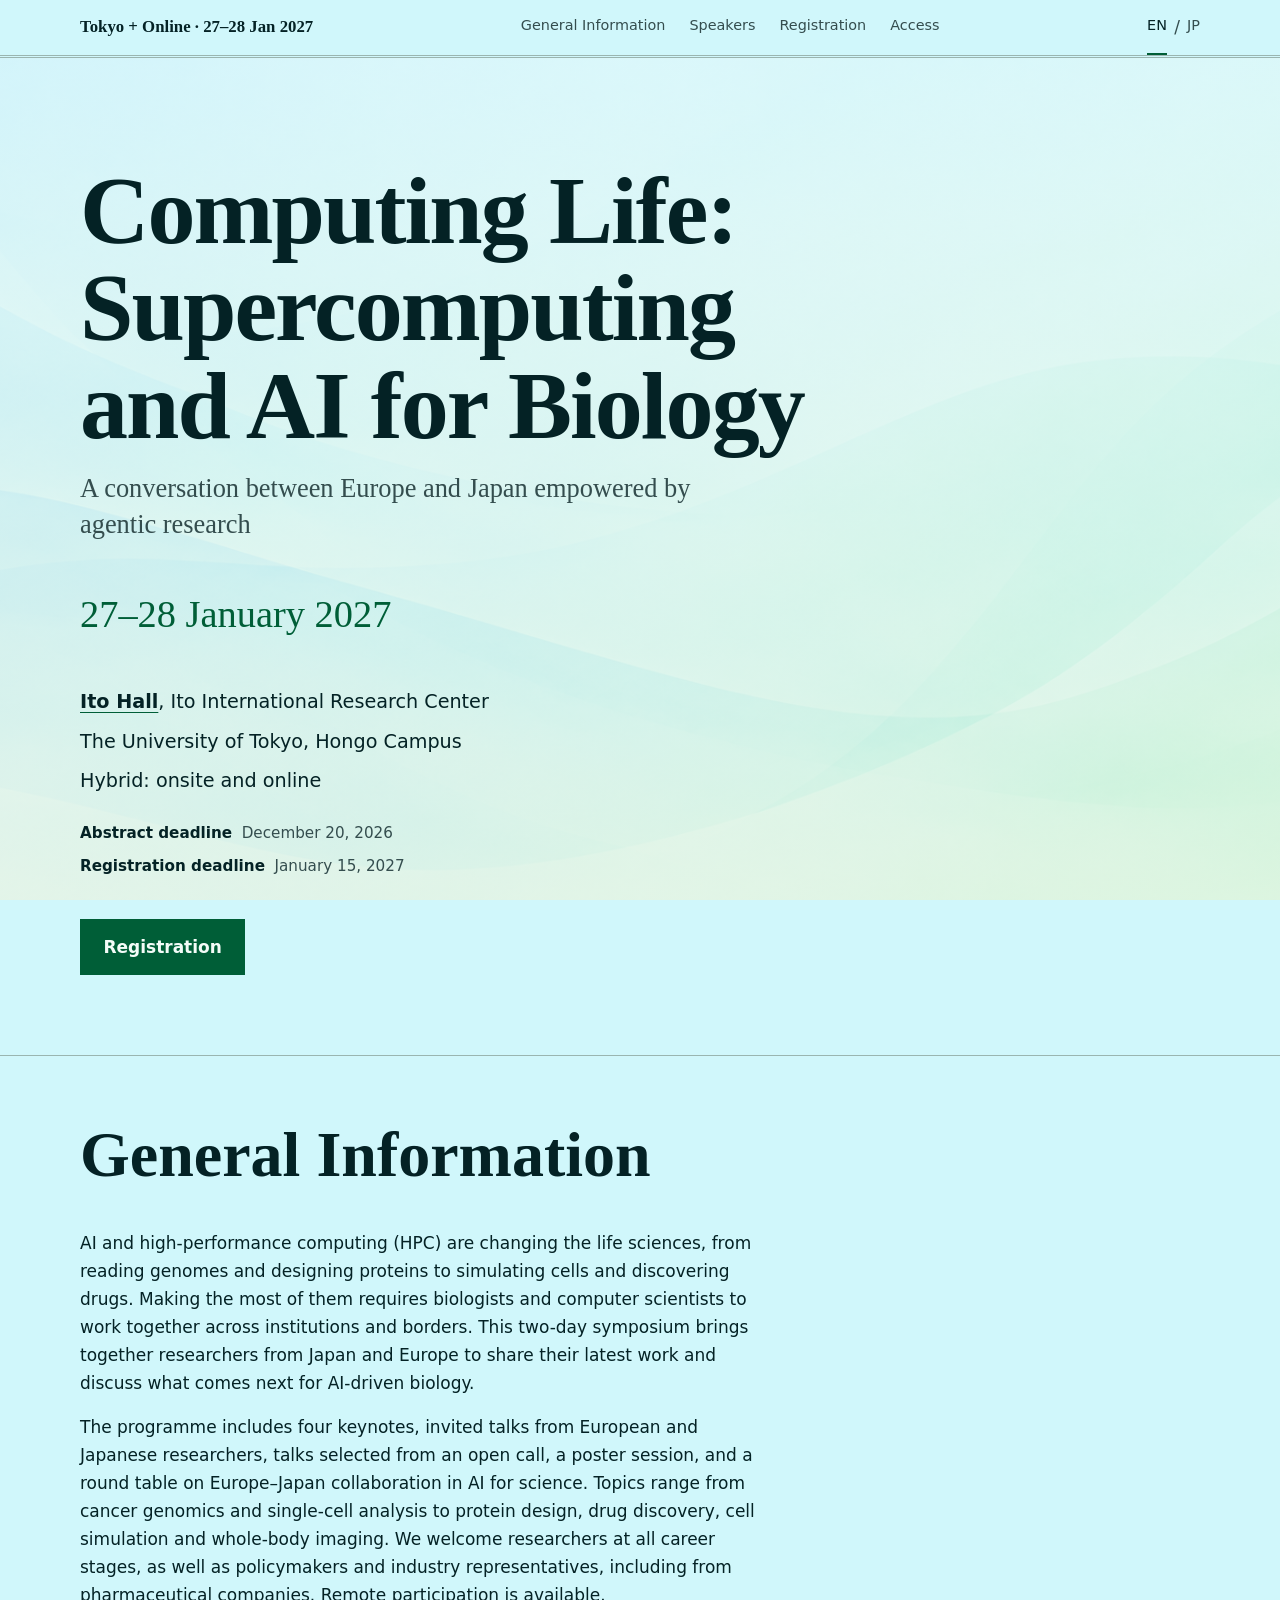
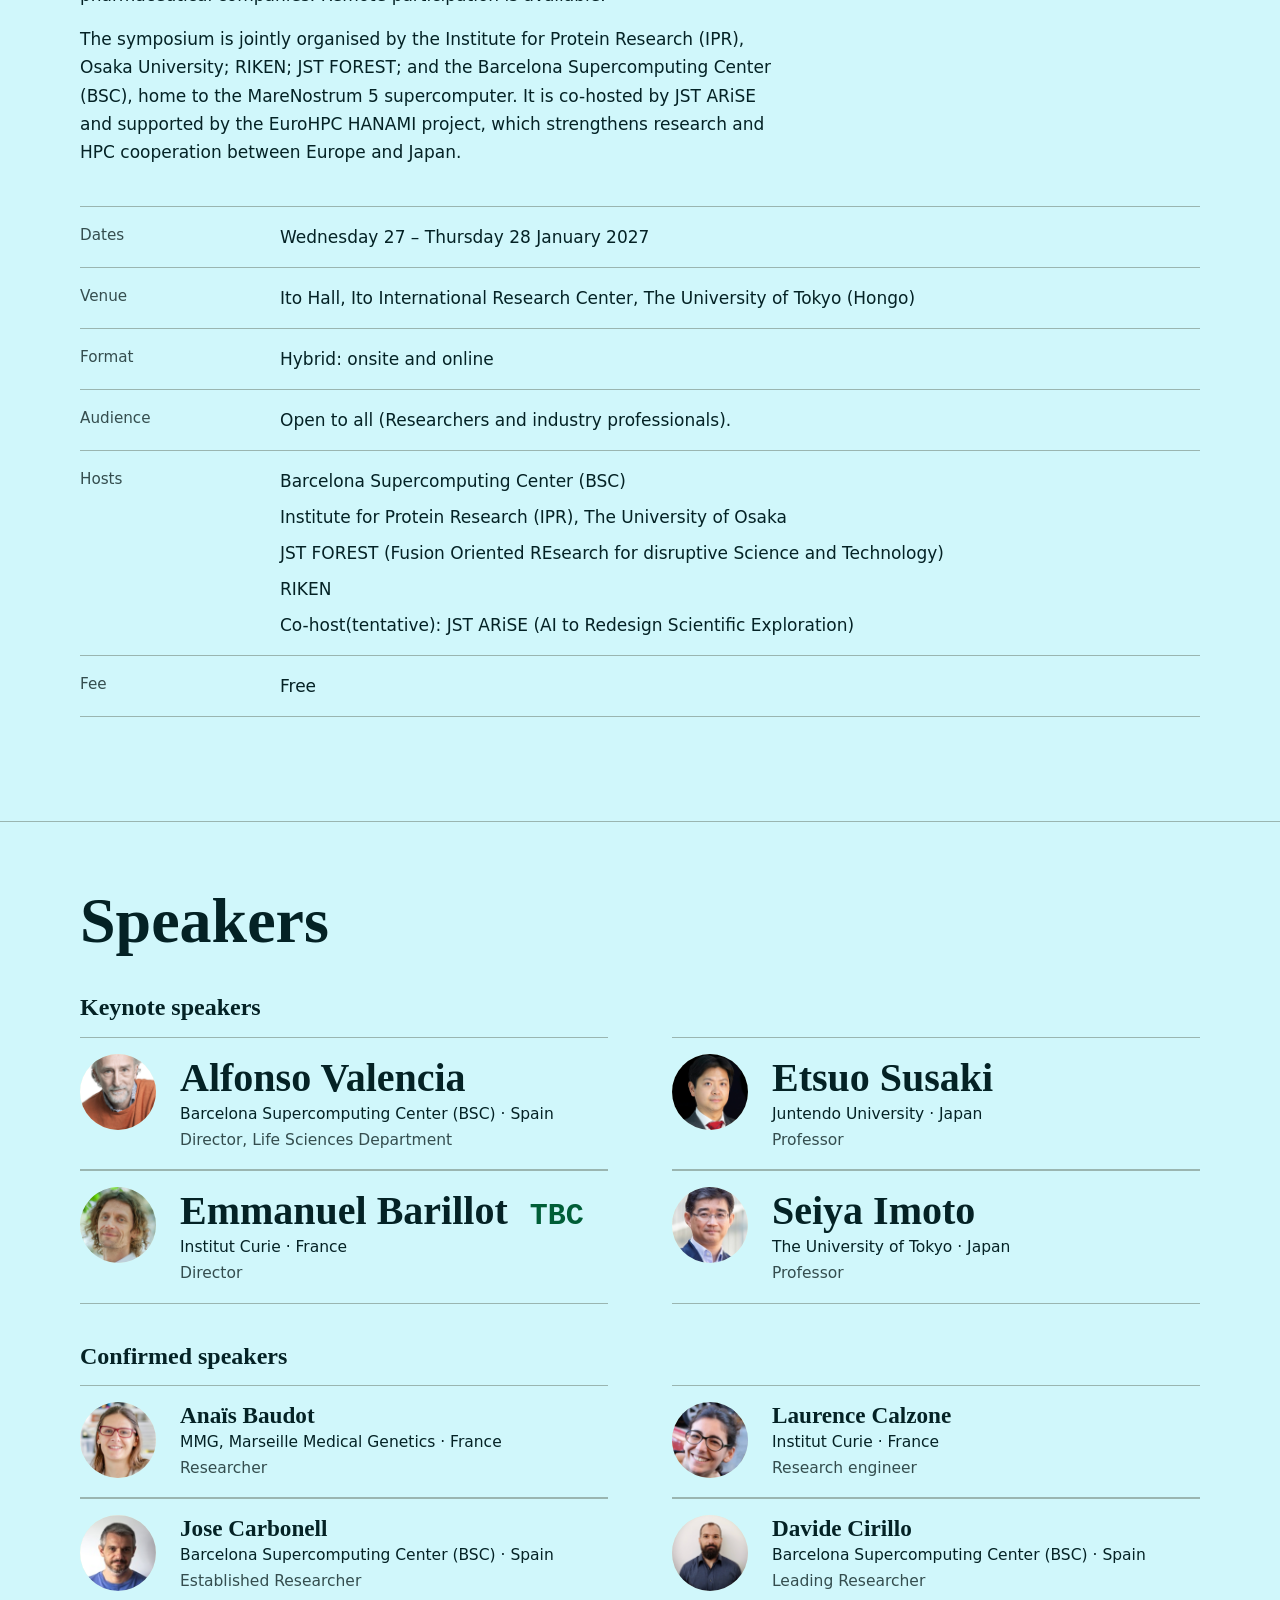
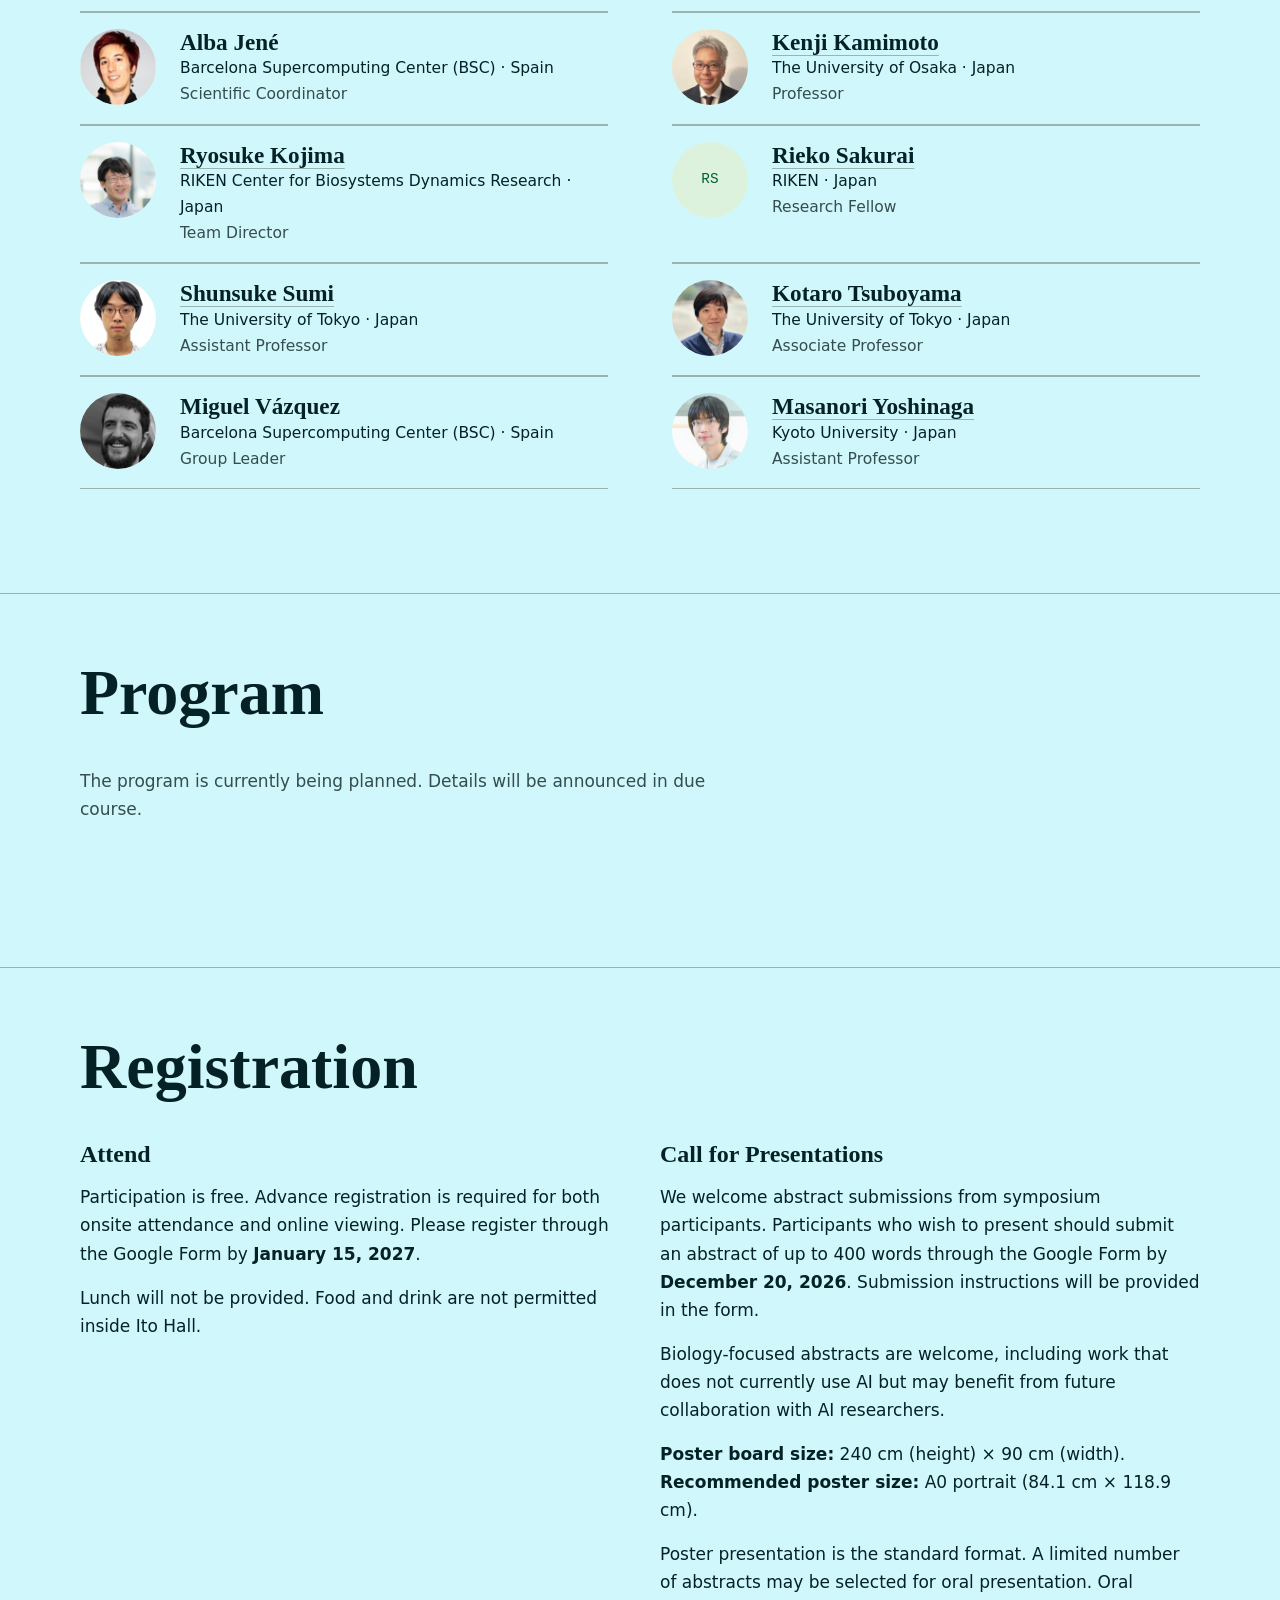
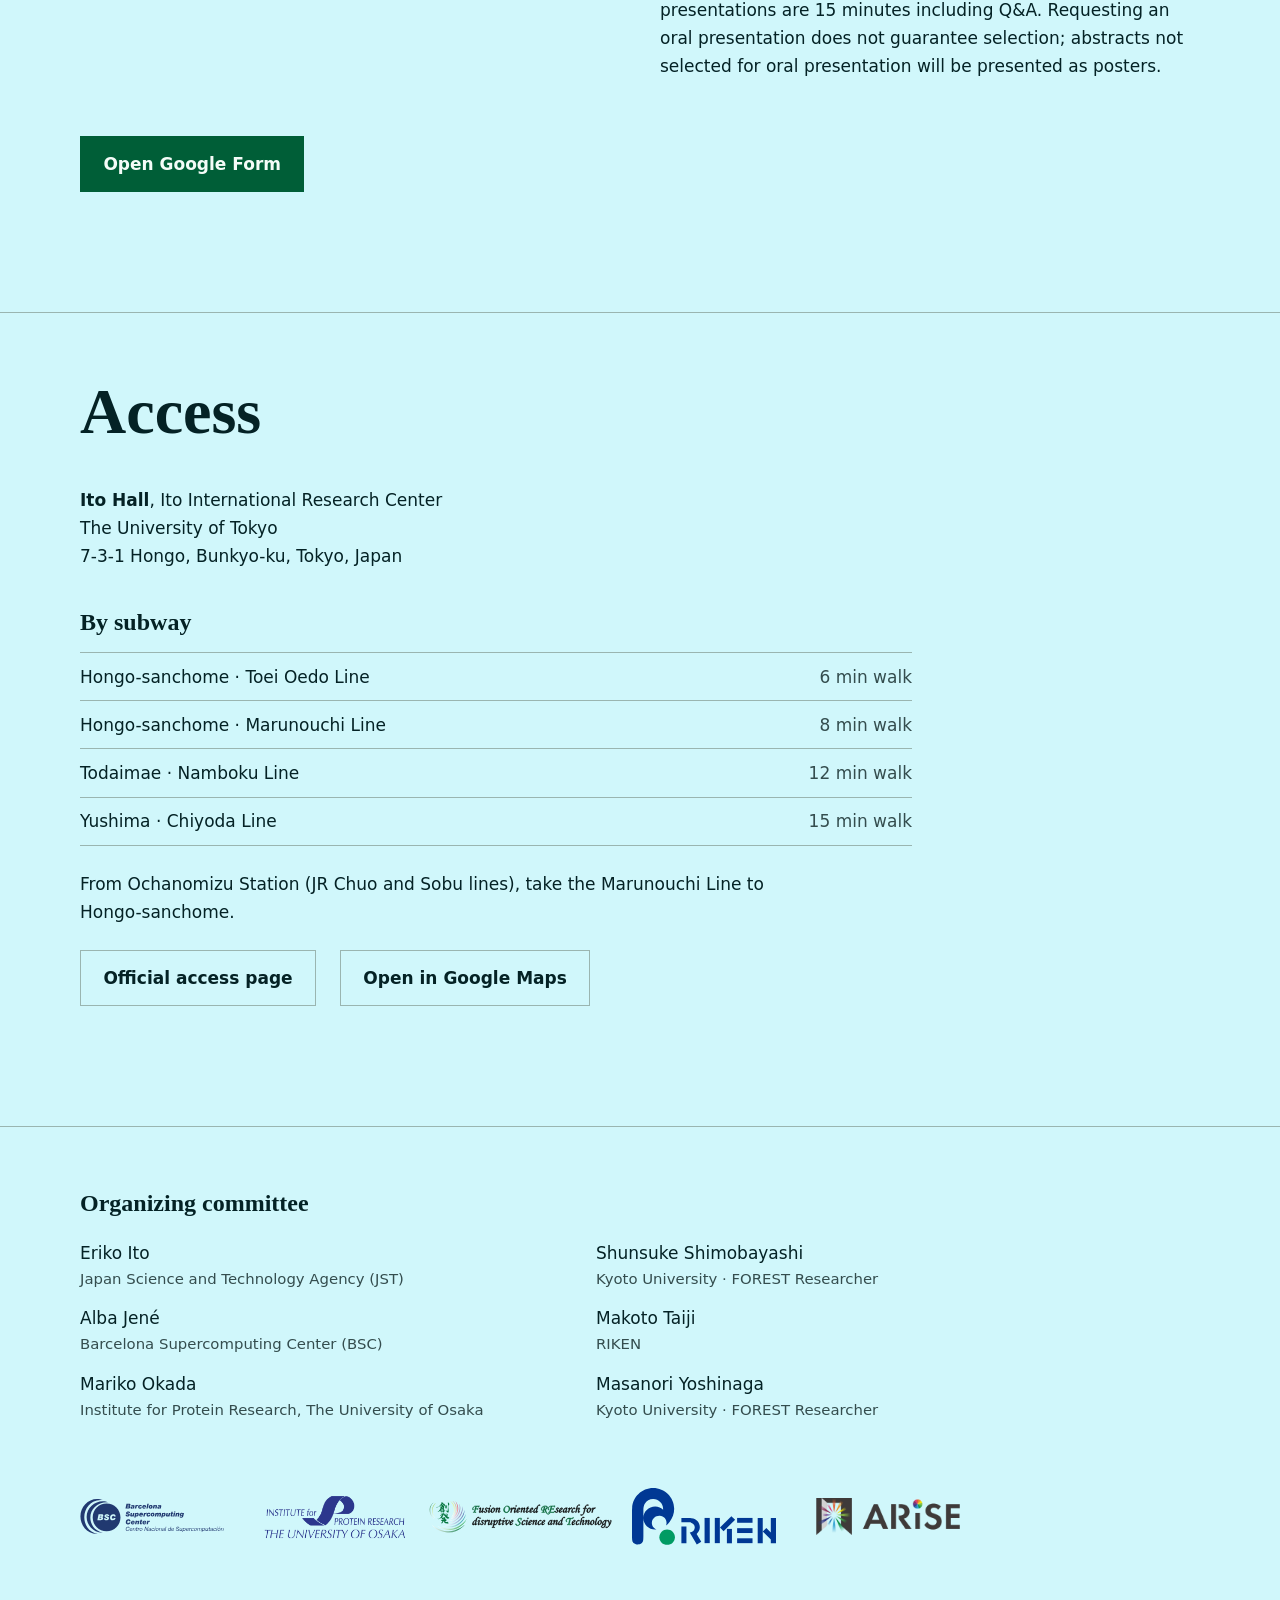
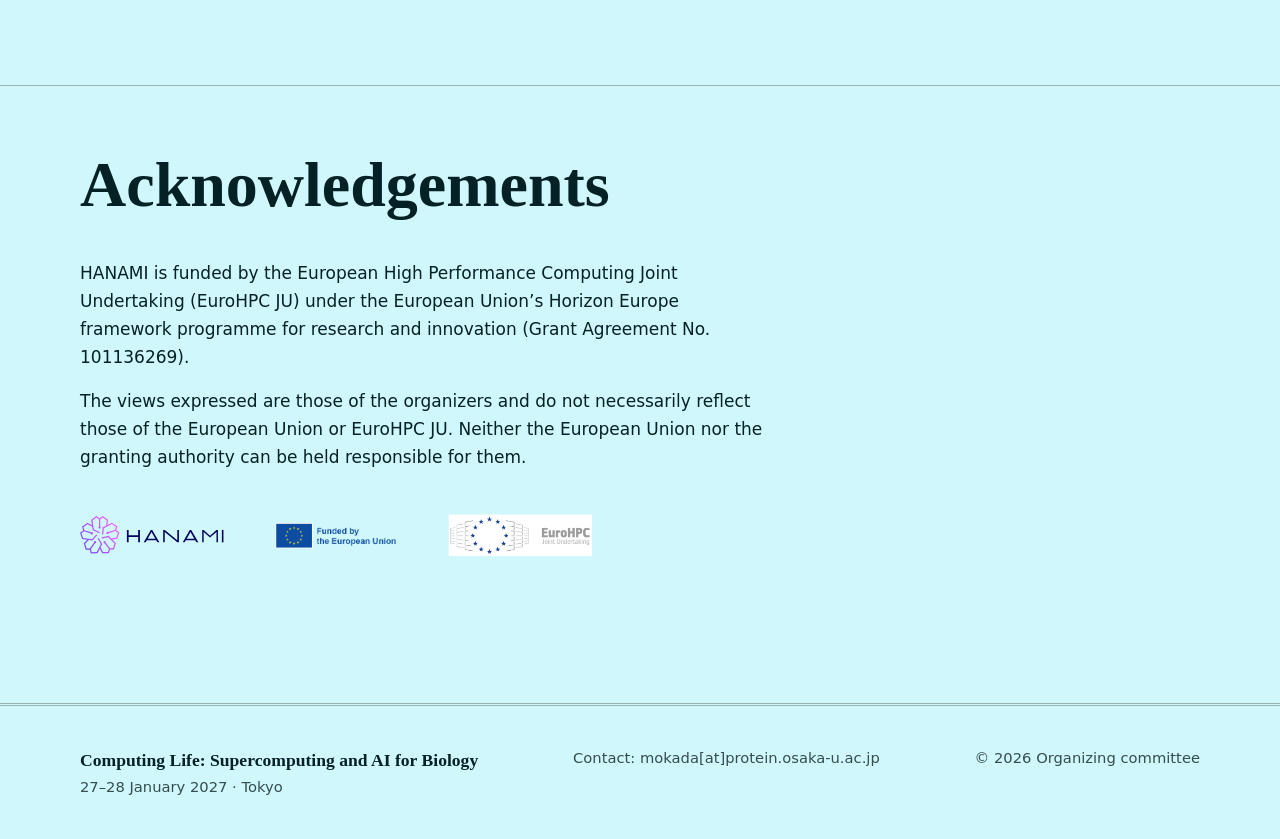
==== index.html @ 5da3d1f0 "Add website files" ====
<!DOCTYPE html>
<html lang="en">
<head>
  <meta charset="utf-8">
  <meta name="viewport" content="width=device-width, initial-scale=1">
  <meta http-equiv="Content-Security-Policy" content="default-src 'none'; style-src 'self'; script-src 'self'; img-src 'self' data:; base-uri 'none'; form-action 'none'">
  <title>Computing Life: Supercomputing and AI for Biology — 27–28 January 2027, Tokyo</title>
  <meta name="description" content="A conversation between Europe and Japan empowered by agentic research. 27–28 January 2027 at Ito Hall, The University of Tokyo.">
  <meta name="theme-color" content="#e8f4f1">
  <link rel="stylesheet" href="assets/css/style.css">
  <script src="assets/js/main.js" defer></script>
</head>
<body>
  <a class="skip" href="#general">Skip to content</a>

  <header class="masthead">
    <div class="wrap">
      <a class="masthead__mark" href="#top">Tokyo + Online · 27–28 Jan 2027</a>
      <nav aria-label="Sections and language">
        <ul>
          <li><a href="#general">General Information</a></li>
          <li><a href="#speakers">Speakers</a></li>
          <li><a href="#registration">Registration</a></li>
          <li><a href="#access">Access</a></li>
        </ul>
      </nav>
      <div class="language-switch" role="group" aria-label="Language">
        <a href="index.html" lang="en" aria-current="page">EN</a><span aria-hidden="true">/</span><a href="index-ja.html" lang="ja">JP</a>
      </div>
    </div>
  </header>

  <main id="top">
    <section class="hero" aria-labelledby="hero-title">
      <div class="wrap">
        <h1 class="hero__title" id="hero-title">Computing Life: Supercomputing and AI for Biology</h1>
        <p class="hero__subtitle">A conversation between Europe and Japan empowered by agentic research</p>
        <p class="hero__date">27–28 January 2027</p>
        <p class="hero__meta">
          <span><a href="#access"><strong>Ito Hall</strong></a>, Ito International Research Center</span>
          <span>The University of Tokyo, Hongo Campus</span>
          <span>Hybrid: onsite and online</span>
        </p>
        <p class="hero__deadlines">
          <span><strong>Abstract deadline</strong> December 20, 2026</span>
          <span><strong>Registration deadline</strong> January 15, 2027</span>
        </p>
        <p class="hero__cta">
          <a class="btn" href="#registration">Registration</a>
        </p>
      </div>
    </section>

    <section class="section" id="general" aria-labelledby="general-h">
      <div class="wrap">
        <h2 id="general-h">General Information</h2>
        <p>AI and high-performance computing (HPC) are changing the life sciences, from reading genomes and designing proteins to simulating cells and discovering drugs. Making the most of them requires biologists and computer scientists to work together across institutions and borders.
        This two-day symposium brings together researchers from Japan and Europe to share their latest work and discuss what comes next for AI-driven biology.</p>

        <p>The programme includes four keynotes, invited talks from European and Japanese researchers, talks selected from an open call, a poster session, and a round table on Europe–Japan collaboration in AI for science. Topics range from cancer genomics and single-cell analysis to protein design, drug discovery, cell simulation and whole-body imaging.
        We welcome researchers at all career stages, as well as policymakers and industry representatives, including from pharmaceutical companies. Remote participation is available.</p>

        <p>The symposium is jointly organised by the Institute for Protein Research (IPR), Osaka University; RIKEN; JST FOREST; and the Barcelona Supercomputing Center (BSC), home to the MareNostrum 5 supercomputer. It is co-hosted by JST ARiSE and supported by the EuroHPC HANAMI project, which strengthens research and HPC cooperation between Europe and Japan.</p>

        <dl class="facts">
          <div>
            <dt>Dates</dt>
            <dd>Wednesday 27 – Thursday 28 January 2027</dd>
          </div>
          <div>
            <dt>Venue</dt>
            <dd>Ito Hall, Ito International Research Center, The University of Tokyo (Hongo)</dd>
          </div>
          <div>
            <dt>Format</dt>
            <dd>Hybrid: onsite and online</dd>
          </div>
          <div>
            <dt>Audience</dt>
            <dd>Open to all (Researchers and industry professionals).</dd>
          </div>
          <div>
            <dt>Hosts</dt>
            <dd>
              <ul class="org-names">
                <li>Barcelona Supercomputing Center (BSC)</li>
                <li>Institute for Protein Research (IPR), The University of Osaka</li>
                <li>JST FOREST (Fusion Oriented REsearch for disruptive Science and Technology)</li>
                <li>RIKEN</li>
                <li>Co-host(tentative): JST ARiSE (AI to Redesign Scientific Exploration)</li>
              </ul>
            </dd>
          </div>
          <div>
            <dt>Fee</dt>
            <dd>Free</dd>
          </div>
        </dl>
      </div>
    </section>

    <section class="section" id="speakers" aria-labelledby="speakers-h">
      <div class="wrap">
        <h2 id="speakers-h">Speakers</h2>

        <h3>Keynote speakers</h3>
        <ul class="people people--key">
          <li class="person">
            <img class="person__photo" src="assets/images/speakers/portraits-final/alfonso-valencia.png" alt="Alfonso Valencia" width="320" height="320" loading="lazy" decoding="async">
            <div class="person__details"><span class="person__name">Alfonso Valencia</span><span class="person__role"><b>Barcelona Supercomputing Center (BSC) · Spain</b><br>Director, Life Sciences Department</span></div>
          </li>
          <li class="person">
            <img class="person__photo" src="assets/images/speakers/portraits-final/etsuo-susaki.png" alt="Etsuo Susaki" width="320" height="320" loading="lazy" decoding="async">
            <div class="person__details"><span class="person__name">Etsuo Susaki</span><span class="person__role"><b>Juntendo University · Japan</b><br>Professor</span></div>
          </li>
          <li class="person">
            <img class="person__photo" src="assets/images/speakers/portraits-final/emmanuel-barillot.png" alt="Emmanuel Barillot" width="320" height="320" loading="lazy" decoding="async">
            <div class="person__details"><span class="person__name">Emmanuel Barillot <span class="tbc">TBC</span></span><span class="person__role"><b>Institut Curie · France</b><br>Director</span></div>
          </li>
          <li class="person">
            <img class="person__photo" src="assets/images/speakers/portraits-final/seiya-imoto.png" alt="Seiya Imoto" width="320" height="320" loading="lazy" decoding="async">
            <div class="person__details"><span class="person__name">Seiya Imoto</span><span class="person__role"><b>The University of Tokyo · Japan</b><br>Professor</span></div>
          </li>
        </ul>

        <h3>Confirmed speakers</h3>
        <ul class="people">
          <li class="person">
            <img class="person__photo" src="assets/images/speakers/portraits-final/anais-baudot.png" alt="Anaïs Baudot" width="320" height="320" loading="lazy" decoding="async">
            <div class="person__details"><span class="person__name">Anaïs Baudot</span><span class="person__role"><b>MMG, Marseille Medical Genetics · France</b><br>Researcher</span></div>
          </li>
          <li class="person">
            <img class="person__photo" src="assets/images/speakers/portraits-final/laurence-calzone.png" alt="Laurence Calzone" width="320" height="320" loading="lazy" decoding="async">
            <div class="person__details"><span class="person__name">Laurence Calzone</span><span class="person__role"><b>Institut Curie · France</b><br>Research engineer</span></div>
          </li>
          <li class="person">
            <img class="person__photo" src="assets/images/speakers/portraits-final/jose-carbonell.png" alt="Jose Carbonell" width="320" height="320" loading="lazy" decoding="async">
            <div class="person__details"><span class="person__name">Jose Carbonell</span><span class="person__role"><b>Barcelona Supercomputing Center (BSC) · Spain</b><br>Established Researcher</span></div>
          </li>
          <li class="person">
            <img class="person__photo" src="assets/images/speakers/portraits-final/davide-cirillo.png" alt="Davide Cirillo" width="320" height="320" loading="lazy" decoding="async">
            <div class="person__details"><span class="person__name">Davide Cirillo</span><span class="person__role"><b>Barcelona Supercomputing Center (BSC) · Spain</b><br>Leading Researcher</span></div>
          </li>
          <li class="person">
            <img class="person__photo" src="assets/images/speakers/portraits-final/alba-jene.png" alt="Alba Jené" width="320" height="320" loading="lazy" decoding="async">
            <div class="person__details"><span class="person__name">Alba Jené</span><span class="person__role"><b>Barcelona Supercomputing Center (BSC) · Spain</b><br>Scientific Coordinator</span></div>
          </li>
           <li class="person">
            <img class="person__photo" src="assets/images/speakers/portraits-final/kenji-kamimoto.png" alt="Kenji Kamimoto" width="320" height="320" loading="lazy" decoding="async">
            <div class="person__details"><span class="person__name"><a href="https://kamimoto.digital" rel="noopener noreferrer">Kenji Kamimoto</a></span><span class="person__role"><b>The University of Osaka · Japan</b><br>Professor</span></div>
          </li>
          <li class="person">
            <img class="person__photo" src="assets/images/speakers/portraits-final/ryosuke-kojima.png" alt="Ryosuke Kojima" width="320" height="320" loading="lazy" decoding="async">
            <div class="person__details"><span class="person__name"><a href="https://www.bdr.riken.jp/en/research/labs/kojima-r/index.html" rel="noopener noreferrer">Ryosuke Kojima</a></span><span class="person__role"><b>RIKEN Center for Biosystems Dynamics Research · Japan</b><br>Team Director</span></div>
          </li>
           <li class="person">
            <span class="person__photo person__photo--fallback" aria-hidden="true">RS</span>
            <div class="person__details"><span class="person__name"><a href="https://researchmap.jp/re9h5tgus" rel="noopener noreferrer">Rieko Sakurai</a></span><span class="person__role"><b>RIKEN · Japan</b><br>Research Fellow</span></div>
          </li>
           <li class="person">
            <img class="person__photo" src="assets/images/speakers/portraits-final/shunsuke-sumi.png" alt="Shunsuke Sumi" width="320" height="320" loading="lazy" decoding="async">
            <div class="person__details"><span class="person__name"><a href="https://researchmap.jp/shunsukesumi" rel="noopener noreferrer">Shunsuke Sumi</a></span><span class="person__role"><b>The University of Tokyo · Japan</b><br>Assistant Professor</span></div>
          </li>
          <li class="person">
            <img class="person__photo" src="assets/images/speakers/portraits-final/kotaro-tsuboyama.png" alt="Kotaro Tsuboyama" width="320" height="320" loading="lazy" decoding="async">
            <div class="person__details"><span class="person__name"><a href="https://www.tsubolab.org" rel="noopener noreferrer">Kotaro Tsuboyama</a></span><span class="person__role"><b>The University of Tokyo · Japan</b><br>Associate Professor</span></div>
          </li>
          <li class="person">
            <img class="person__photo" src="assets/images/speakers/portraits-final/miguel-vazquez.png" alt="Miguel Vázquez" width="320" height="320" loading="lazy" decoding="async">
            <div class="person__details"><span class="person__name">Miguel Vázquez</span><span class="person__role"><b>Barcelona Supercomputing Center (BSC) · Spain</b><br>Group Leader</span></div>
          </li>
          <li class="person">
            <img class="person__photo" src="assets/images/speakers/portraits-final/masanori-yoshinaga.png" alt="Masanori Yoshinaga" width="320" height="320" loading="lazy" decoding="async">
            <div class="person__details"><span class="person__name"><a href="https://researchmap.jp/m_yoshi" rel="noopener noreferrer">Masanori Yoshinaga</a></span><span class="person__role"><b>Kyoto University · Japan</b><br>Assistant Professor</span></div>
          </li>
        </ul>
      </div>
    </section>

    <section class="section section--soft" id="program" aria-labelledby="program-h">
      <div class="wrap">
        <h2 id="program-h">Program</h2>
        <p class="notice">The program is currently being planned. Details will be announced in due course.</p>
      </div>
    </section>

    <section class="section section--soft" id="registration" aria-labelledby="registration-h">
      <div class="wrap">
        <h2 id="registration-h">Registration</h2>
        <div class="reg">
          <div>
            <h3>Attend</h3>
            <p>Participation is free. Advance registration is required for both onsite attendance and online viewing. Please register through the Google Form by <strong>January 15, 2027</strong>.</p>
            <p>Lunch will not be provided. Food and drink are not permitted inside Ito Hall.</p>
          </div>
          <div>
            <h3>Call for Presentations</h3>
            <p>We welcome abstract submissions from symposium participants. Participants who wish to present should submit an abstract of up to 400 words through the Google Form by <strong>December 20, 2026</strong>. Submission instructions will be provided in the form.</p>
            <p>Biology-focused abstracts are welcome, including work that does not currently use AI but may benefit from future collaboration with AI researchers.</p>
            <p><strong>Poster board size:</strong> 240 cm (height) × 90 cm (width).<br><strong>Recommended poster size:</strong> A0 portrait (84.1 cm × 118.9 cm).</p>
            <p>Poster presentation is the standard format. A limited number of abstracts may be selected for oral presentation. Oral presentations are 15 minutes including Q&amp;A. Requesting an oral presentation does not guarantee selection; abstracts not selected for oral presentation will be presented as posters.</p>
          </div>
          <div>
            <p><a class="btn" href="https://forms.gle/ckXwF1gBt7Aojx8a7" target="_blank" rel="noopener noreferrer">Open Google Form</a></p>
          </div>
        </div>
      </div>
    </section>

    <section class="section" id="access" aria-labelledby="access-h">
      <div class="wrap">
        <h2 id="access-h">Access</h2>
        <p><strong>Ito Hall</strong>, Ito International Research Center<br>The University of Tokyo<br>7-3-1 Hongo, Bunkyo-ku, Tokyo, Japan</p>

        <h3>By subway</h3>
        <ul class="stations">
          <li><span>Hongo-sanchome · Toei Oedo Line</span><span>6 min walk</span></li>
          <li><span>Hongo-sanchome · Marunouchi Line</span><span>8 min walk</span></li>
          <li><span>Todaimae · Namboku Line</span><span>12 min walk</span></li>
          <li><span>Yushima · Chiyoda Line</span><span>15 min walk</span></li>
        </ul>
        <p>From Ochanomizu Station (JR Chuo and Sobu lines), take the Marunouchi Line to Hongo-sanchome.</p>

        <p class="access-links">
          <a class="btn btn--quiet" href="https://www.u-tokyo.ac.jp/adm/iirc/en/access.html" rel="noopener noreferrer">Official access page</a>
          <a class="btn btn--quiet" href="https://www.google.com/maps/search/?api=1&amp;query=Ito+Hall+The+University+of+Tokyo" rel="noopener noreferrer">Open in Google Maps</a>
        </p>
      </div>
    </section>

    <section class="section section--soft" id="organizers" aria-labelledby="organizers-h">
      <div class="wrap">
        <h3 id="organizers-h">Organizing committee</h3>
        <ul class="committee">
          <li>Eriko Ito<span>Japan Science and Technology Agency (JST)</span></li>
          <li>Alba Jené<span>Barcelona Supercomputing Center (BSC)</span></li>
          <li>Mariko Okada<span>Institute for Protein Research, The University of Osaka</span></li>
          <li>Shunsuke Shimobayashi<span>Kyoto University · FOREST Researcher</span></li>
          <li>Makoto Taiji<span>RIKEN</span></li>
          <li>Masanori Yoshinaga<span>Kyoto University · FOREST Researcher</span></li>
        </ul>
        <ul class="org-logos" aria-label="Host and co-host organization logos">
          <li><a class="org-logo" href="https://www.bsc.es/" aria-label="Barcelona Supercomputing Center (BSC), host" rel="noopener noreferrer"><span class="org-logo__image"><img src="assets/images/logos/BSC-blue.svg" alt="Barcelona Supercomputing Center (BSC)"></span></a></li>
          <li><a class="org-logo" href="https://www.protein.osaka-u.ac.jp/en/" aria-label="Institute for Protein Research, The University of Osaka, host" rel="noopener noreferrer"><span class="org-logo__image"><img src="assets/images/logos/ipr-osaka-logo.png" alt="Institute for Protein Research, The University of Osaka"></span></a></li>
          <li><a class="org-logo" href="https://www.jst.go.jp/souhatsu/en/" aria-label="JST FOREST, host" rel="noopener noreferrer"><span class="org-logo__image org-logo__image--large"><img src="assets/images/logos/jst-forest-logo.svg" alt="JST FOREST"></span></a></li>
          <li><a class="org-logo" href="https://www.riken.jp/en/" aria-label="RIKEN, host" rel="noopener noreferrer"><span class="org-logo__image"><img src="assets/images/logos/riken-logo.svg" alt="RIKEN"></span></a></li>
          <li><a class="org-logo" href="https://www.jst.go.jp/program/arise/en/index.html" aria-label="JST ARiSE, co-host" rel="noopener noreferrer"><span class="org-logo__image"><img src="assets/images/logos/jst-arise-logo.png" alt="JST ARiSE"></span></a></li>
        </ul>
      </div>
    </section>

    <section class="section section--soft" id="acknowledgements" aria-labelledby="acknowledgements-h">
      <div class="wrap">
        <h2 id="acknowledgements-h">Acknowledgements</h2>
        <p>HANAMI is funded by the European High Performance Computing Joint Undertaking (EuroHPC JU) under the European Union’s Horizon Europe framework programme for research and innovation (Grant Agreement No. 101136269).</p>
        <p>The views expressed are those of the organizers and do not necessarily reflect those of the European Union or EuroHPC JU. Neither the European Union nor the granting authority can be held responsible for them.</p>
        <ul class="org-logos org-logos--acknowledgements" aria-label="Acknowledgement logos">
          <li><a class="org-logo" href="https://hanami-project.com/" aria-label="HANAMI project" rel="noopener noreferrer"><span class="org-logo__image"><img src="assets/images/logos/hanami-logo.svg" alt="HANAMI"></span></a></li>
          <li><span class="org-logo"><span class="org-logo__image"><img src="assets/images/logos/eu-funded-by-european-union.png" alt="Funded by the European Union"></span></span></li>
          <li><span class="org-logo"><span class="org-logo__image"><img src="assets/images/logos/eurohpc-joint-undertaking.png" alt="EuroHPC Joint Undertaking"></span></span></li>
        </ul>
      </div>
    </section>
  </main>

  <footer class="footer">
    <div class="wrap">
      <p><strong>Computing Life: Supercomputing and AI for Biology</strong><br>27–28 January 2027 · Tokyo</p>
      <p>Contact: mokada[at]protein.osaka-u.ac.jp</p>
      <p>&copy; <span id="year">2026</span> Organizing committee</p>
    </div>
  </footer>
</body>
</html>
---- assets/css/style.css ----
/* Hallmark · genre: editorial · macrostructure: Marquee Hero → Index-First lists · theme: custom (Meeting Currents, pale aqua + leaf green) · enrichment: none · nav: N6 masthead (sticky) · footer: Ft1 mast-headed
 * Hallmark · pre-emit critique: P4 H4 E4 S5 R4 V4 */

:root {
  --color-paper: oklch(0.95 0.04 205);
  --color-paper-2: oklch(0.94 0.035 145);
  --color-ink: oklch(0.23 0.035 205);
  --color-ink-muted: oklch(0.4 0.03 200);
  --color-rule: oklch(0.75 0.03 185);
  --color-accent: oklch(0.42 0.11 160);
  --color-accent-ink: oklch(0.985 0.01 165);
  --color-focus: oklch(0.4 0.1 215);
  --color-logo-ink: oklch(0.23 0.035 205);

  --font-display: "Iowan Old Style", "Palatino Linotype", Palatino, "Hiragino Mincho ProN", "Yu Mincho", "Noto Serif JP", Georgia, serif;
  --font-body: system-ui, -apple-system, "Segoe UI", "Hiragino Sans", "Yu Gothic UI", "Noto Sans JP", sans-serif;
  --font-mono: ui-monospace, "SF Mono", "Cascadia Mono", Consolas, monospace;

  --space-xs: 0.5rem;
  --space-s: 1rem;
  --space-m: 1.5rem;
  --space-l: 2.5rem;
  --space-xl: 4rem;
  --space-2xl: 6.5rem;

  --measure: 64ch;
  --page-pad: clamp(1.25rem, 5vw, 4rem);
  --ease-out: cubic-bezier(0.16, 1, 0.3, 1);
  --nav-h: 3.25rem;
}

*, *::before, *::after { box-sizing: border-box; }

html {
  overflow-x: clip;
  scroll-padding-top: calc(var(--nav-h) + 1rem);
  -webkit-text-size-adjust: 100%;
}

body {
  margin: 0;
  overflow-x: clip;
  background-color: var(--color-paper);
  background-image: linear-gradient(
    color-mix(in oklch, var(--color-paper) 65%, transparent),
    color-mix(in oklch, var(--color-paper-2) 65%, transparent)
  ), url("../images/background.png");
  background-position: center;
  background-size: cover;
  background-repeat: no-repeat;
  background-attachment: fixed;
  color: var(--color-ink);
  font-family: var(--font-body);
  font-size: 1.0625rem;
  line-height: 1.65;
}

h1, h2, h3, h4 {
  font-family: var(--font-display);
  font-style: normal;
  font-weight: 600;
  line-height: 1.08;
  margin: 0;
  overflow-wrap: anywhere;
  min-width: 0;
  text-wrap: balance;
}

p { margin: 0 0 var(--space-s); max-width: var(--measure); }
a { color: inherit; text-decoration-color: var(--color-accent); text-underline-offset: 0.2em; text-decoration-thickness: 1px; }
a:hover { color: var(--color-accent); }
:focus-visible { outline: 2px solid var(--color-focus); outline-offset: 3px; }

.skip { position: absolute; left: var(--space-s); top: -4rem; background: var(--color-accent); color: var(--color-accent-ink); padding: var(--space-xs) var(--space-s); z-index: 20; }
.skip:focus { top: var(--space-s); }

.wrap { padding-inline: var(--page-pad); max-width: 78rem; margin-inline: auto; }

.tbd { color: var(--color-ink-muted); border-bottom: 1px dashed var(--color-rule); }

/* Masthead */
.masthead {
  position: sticky; top: 0; z-index: 10;
  background: var(--color-paper);
  border-bottom: 3px double var(--color-rule);
}
.masthead .wrap { display: flex; align-items: center; justify-content: space-between; gap: var(--space-m); min-height: var(--nav-h); }
.masthead__mark { font-family: var(--font-display); font-weight: 600; font-size: 1.05rem; text-decoration: none; white-space: nowrap; }
.masthead__mark:hover { color: var(--color-ink); }
.masthead nav { position: relative; min-width: 0; overflow-x: auto; scrollbar-width: none; }
.masthead nav::-webkit-scrollbar { display: none; }
.masthead ul { display: flex; gap: var(--space-m); list-style: none; margin: 0; padding: 0; }
.masthead .language-switch { display: flex; flex: 0 0 auto; align-items: center; gap: 0.45rem; white-space: nowrap; }
.masthead .language-switch > span { color: var(--color-ink-muted); }
.masthead .language-switch a { display: block; padding-block: 0.9rem; border-bottom: 2px solid transparent; color: var(--color-ink-muted); font-size: 0.9rem; text-decoration: none; }
.masthead .language-switch a:hover { color: var(--color-ink); }
.masthead .language-switch a[aria-current="page"] { border-bottom-color: var(--color-accent); color: var(--color-ink); }
.masthead nav a {
  display: block; white-space: nowrap; text-decoration: none;
  font-size: 0.9rem; color: var(--color-ink-muted);
  padding-block: 0.9rem; border-bottom: 2px solid transparent;
}
.masthead nav a:hover { color: var(--color-ink); }
.masthead nav a[aria-current="true"] { color: var(--color-ink); border-bottom-color: var(--color-accent); }

/* Hero */
.hero { padding-block: var(--space-2xl) var(--space-xl); }
.hero__title { font-size: clamp(2.7rem, 7.5vw, 6.5rem); letter-spacing: -0.02em; line-height: 1.02; margin-bottom: var(--space-s); }
.hero__subtitle { max-width: 52ch; margin: 0 0 var(--space-l); color: var(--color-ink-muted); font-family: var(--font-display); font-size: clamp(1.2rem, 2.4vw, 1.65rem); line-height: 1.35; }
.hero__date {
  font-family: var(--font-display);
  font-size: clamp(1.5rem, 3.5vw, 2.4rem);
  font-weight: 500;
  color: var(--color-accent);
  font-variant-numeric: lining-nums;
  margin: 0;
}
.hero__meta { display: grid; grid-template-columns: minmax(0, 1fr); gap: var(--space-xs); margin-top: var(--space-l); font-size: 1.2rem; }
.hero__meta strong { font-weight: 600; }
.hero__deadlines { display: flex; flex-wrap: wrap; gap: var(--space-xs) var(--space-l); margin-top: var(--space-m); color: var(--color-ink-muted); font-size: 0.95rem; }
.hero__deadlines strong { margin-right: 0.3rem; color: var(--color-ink); font-weight: 600; }
.hero__cta { margin-top: var(--space-l); display: flex; flex-wrap: wrap; gap: var(--space-m); align-items: baseline; }

.hero > .wrap > * { animation: rise 0.7s var(--ease-out) both; }
.hero > .wrap > :nth-child(2) { animation-delay: 0.08s; }
.hero > .wrap > :nth-child(3) { animation-delay: 0.16s; }
.hero > .wrap > :nth-child(4) { animation-delay: 0.24s; }
@keyframes rise { from { opacity: 0; transform: translateY(12px); } }

/* Buttons / links */
.btn {
  display: inline-block; white-space: nowrap; text-decoration: none;
  font-weight: 600; padding: 0.8rem 1.4rem;
  background: var(--color-accent); color: var(--color-accent-ink);
  border: 1px solid var(--color-accent);
  transition: background 0.18s var(--ease-out), color 0.18s var(--ease-out);
}
.btn:hover { background: var(--color-ink); border-color: var(--color-ink); color: var(--color-accent-ink); }
.btn:active { transform: translateY(1px); }
.btn[aria-disabled="true"] {
  background: transparent; color: var(--color-ink-muted);
  border: 1px dashed var(--color-rule); cursor: not-allowed;
}
.btn--quiet { background: transparent; color: var(--color-ink); border-color: var(--color-rule); }
.btn--quiet:hover { background: transparent; border-color: var(--color-accent); color: var(--color-accent); }

/* Sections */
.section { border-top: 1px solid var(--color-rule); padding-block: var(--space-xl) var(--space-2xl); }
.section > .wrap > h2 { font-size: clamp(2.2rem, 5.5vw, 4rem); margin-bottom: var(--space-l); }
.section--soft { background: transparent; }
h3 { font-size: 1.5rem; margin: var(--space-l) 0 var(--space-s); }

/* Facts list */
.facts { display: grid; grid-template-columns: minmax(0, 1fr); margin: var(--space-l) 0 0; max-width: none; }
.facts > div { display: grid; grid-template-columns: minmax(0, 11rem) minmax(0, 1fr); gap: var(--space-m); padding-block: var(--space-s); border-top: 1px solid var(--color-rule); }
.facts > div:last-child { border-bottom: 1px solid var(--color-rule); }
.facts dt { color: var(--color-ink-muted); font-size: 0.95rem; }
.facts dd { margin: 0; }
.facts ul { list-style: none; margin: 0; padding: 0; }
.facts li + li { margin-top: 0.25rem; }
.facts small { color: var(--color-ink-muted); }
.org-names { display: grid; gap: 0.25rem; margin: 0; padding-left: 1.2rem; }
.org-logos { display: flex; flex-wrap: wrap; align-items: center; gap: var(--space-l); max-width: none; margin: var(--space-s) 0; padding: 0; list-style: none; }
.org-logos li { flex: 0 0 9rem; width: 9rem; min-width: 0; }
.org-logo { display: grid; width: 9rem; height: 6rem; place-items: center; padding: 0; color: var(--color-logo-ink); text-align: center; text-decoration: none; }
.org-logo:hover { color: var(--color-logo-ink); }
.org-logo__image { display: grid; width: 100%; height: 100%; place-items: center; }
.org-logo__image--large { transform: scale(1.3); }
.org-logo img { display: block; width: 100%; height: 100%; object-fit: contain; }

/* Program */
.program-page-title { font-size: clamp(2.2rem, 5.5vw, 4rem); margin-bottom: var(--space-l); }
.notice { color: var(--color-ink-muted); margin-bottom: var(--space-l); }
.day { margin-bottom: var(--space-xl); }
.day > h3 { margin-top: 0; font-size: clamp(1.5rem, 3vw, 2rem); }
.slots { list-style: none; margin: 0; padding: 0; }
.slot { display: grid; grid-template-columns: minmax(0, 14rem) minmax(0, 1fr); gap: var(--space-m); padding-block: 0.95rem; border-top: 1px solid var(--color-rule); }
.slot:last-child { border-bottom: 1px solid var(--color-rule); }
.slot time { display: block; font-family: var(--font-mono); font-size: 1rem; font-variant-numeric: tabular-nums; color: var(--color-ink); padding-top: 0.2rem; }
.slot__title { font-weight: 600; }
.slot__who { color: var(--color-ink-muted); }
.slot__who .tbc { color: var(--color-accent); }
.slot--key .slot__title { font-family: var(--font-display); font-size: 1.4rem; font-weight: 600; }
.slot--key { background: transparent; padding-inline: var(--space-s); margin-inline: calc(-1 * var(--space-s)); border-top-color: var(--color-accent); }
.slot--break .slot__title { font-weight: 400; color: var(--color-ink-muted); }

/* Speakers */
.people { display: grid; grid-template-columns: minmax(0, 1fr); column-gap: var(--space-xl); list-style: none; margin: 0; padding: 0; max-width: none; }
.person { display: grid; grid-template-columns: minmax(3.75rem, 4.75rem) minmax(0, 1fr); gap: var(--space-m); padding-block: var(--space-s); border-top: 1px solid var(--color-rule); border-bottom: 1px solid var(--color-rule); align-items: start; }
.person__photo { display: block; width: 100%; height: auto; aspect-ratio: 1 / 1; object-fit: cover; object-position: center; border-radius: 50%; background: var(--color-paper-2); }
.person__photo--fallback { display: grid; place-items: center; color: var(--color-accent); font-family: var(--font-mono); font-size: 0.9rem; }
.person__details { min-width: 0; text-align: left; }
.person__name { font-family: var(--font-display); font-size: 1.45rem; font-weight: 600; line-height: 1.2; }
.person__details > .person__name { display: block; text-align: left; }
.person__name a { text-decoration-color: var(--color-rule); }
.person__name a:hover { text-decoration-color: var(--color-accent); }
.person__role { color: var(--color-ink-muted); font-size: 0.97rem; }
.person__details > .person__role { display: block; }
.person__role b { color: var(--color-ink); font-weight: 500; }
.person__talk-title { margin: var(--space-xs) 0 0; color: var(--color-ink); font-size: 0.98rem; font-weight: 600; }
.person__talk-title:empty { display: none; }
.people--key .person__name { font-size: clamp(1.8rem, 3.4vw, 2.5rem); }
.tbc { color: var(--color-accent); font-family: var(--font-mono); font-size: 0.75em; margin-left: 0.4em; white-space: nowrap; }

@media (min-width: 1000px) {
  .people { grid-template-columns: repeat(2, minmax(0, 1fr)); }
}

/* Registration */
.reg { display: grid; grid-template-columns: repeat(2, minmax(0, 1fr)); gap: var(--space-l); max-width: none; }
.reg > div:last-child { grid-column: 1 / -1; }
.reg h3 { margin-top: 0; }

/* Access */
.stations { list-style: none; padding: 0; margin: 0 0 var(--space-m); max-width: 52rem; }
.stations li { display: flex; justify-content: space-between; gap: var(--space-m); padding-block: 0.6rem; border-top: 1px solid var(--color-rule); }
.stations li:last-child { border-bottom: 1px solid var(--color-rule); }
.stations span:last-child { color: var(--color-ink-muted); font-variant-numeric: tabular-nums; white-space: nowrap; }
.access-links { display: flex; flex-wrap: wrap; gap: var(--space-m); margin-top: var(--space-m); }

/* Committee */
.committee { columns: 2 16rem; column-gap: var(--space-l); list-style: none; padding: 0; margin: 0 0 var(--space-l); max-width: 62rem; }
.committee li { break-inside: avoid; padding-block: 0.4rem; }
.committee span { display: block; color: var(--color-ink-muted); font-size: 0.93rem; }

#organizers h3 { margin-top: 0; }

/* Footer */
.footer { border-top: 3px double var(--color-rule); padding-block: var(--space-l); color: var(--color-ink-muted); font-size: 0.92rem; }
.footer .wrap { display: flex; flex-wrap: wrap; gap: var(--space-s) var(--space-l); justify-content: space-between; }
.footer strong { font-family: var(--font-display); color: var(--color-ink); font-size: 1.1rem; font-weight: 600; }
.footer p { margin: 0; }

@media (max-width: 640px) {
  body { font-size: 1rem; }
  .slot { grid-template-columns: minmax(0, 1fr); gap: 0.15rem; }
  .person { grid-template-columns: minmax(3.5rem, 3.75rem) minmax(0, 1fr); gap: var(--space-s); }
  .facts > div { grid-template-columns: minmax(0, 1fr); gap: 0.1rem; }
  .hero { padding-block: var(--space-xl) var(--space-l); }
  .section { padding-block: var(--space-l) var(--space-xl); }
  .masthead__mark { display: none; }
  .masthead nav { flex: 1 1 auto; overflow: visible; }
  .masthead ul { flex-wrap: wrap; gap: 0 0.75rem; }
  .masthead nav a { padding-block: 0.55rem; }
  .masthead .wrap { gap: var(--space-s); }
}

@media (max-width: 400px) {
  .hero__title { font-size: clamp(1.8rem, 9.5vw, 2.7rem); letter-spacing: 0; overflow-wrap: normal; }
}

@media (max-width: 850px) {
  .reg { grid-template-columns: minmax(0, 1fr); }
  .reg > div:last-child { grid-column: auto; }
}

@media (prefers-reduced-motion: reduce) {
  .hero > .wrap > * { animation: none; }
  .btn { transition: none; }
}
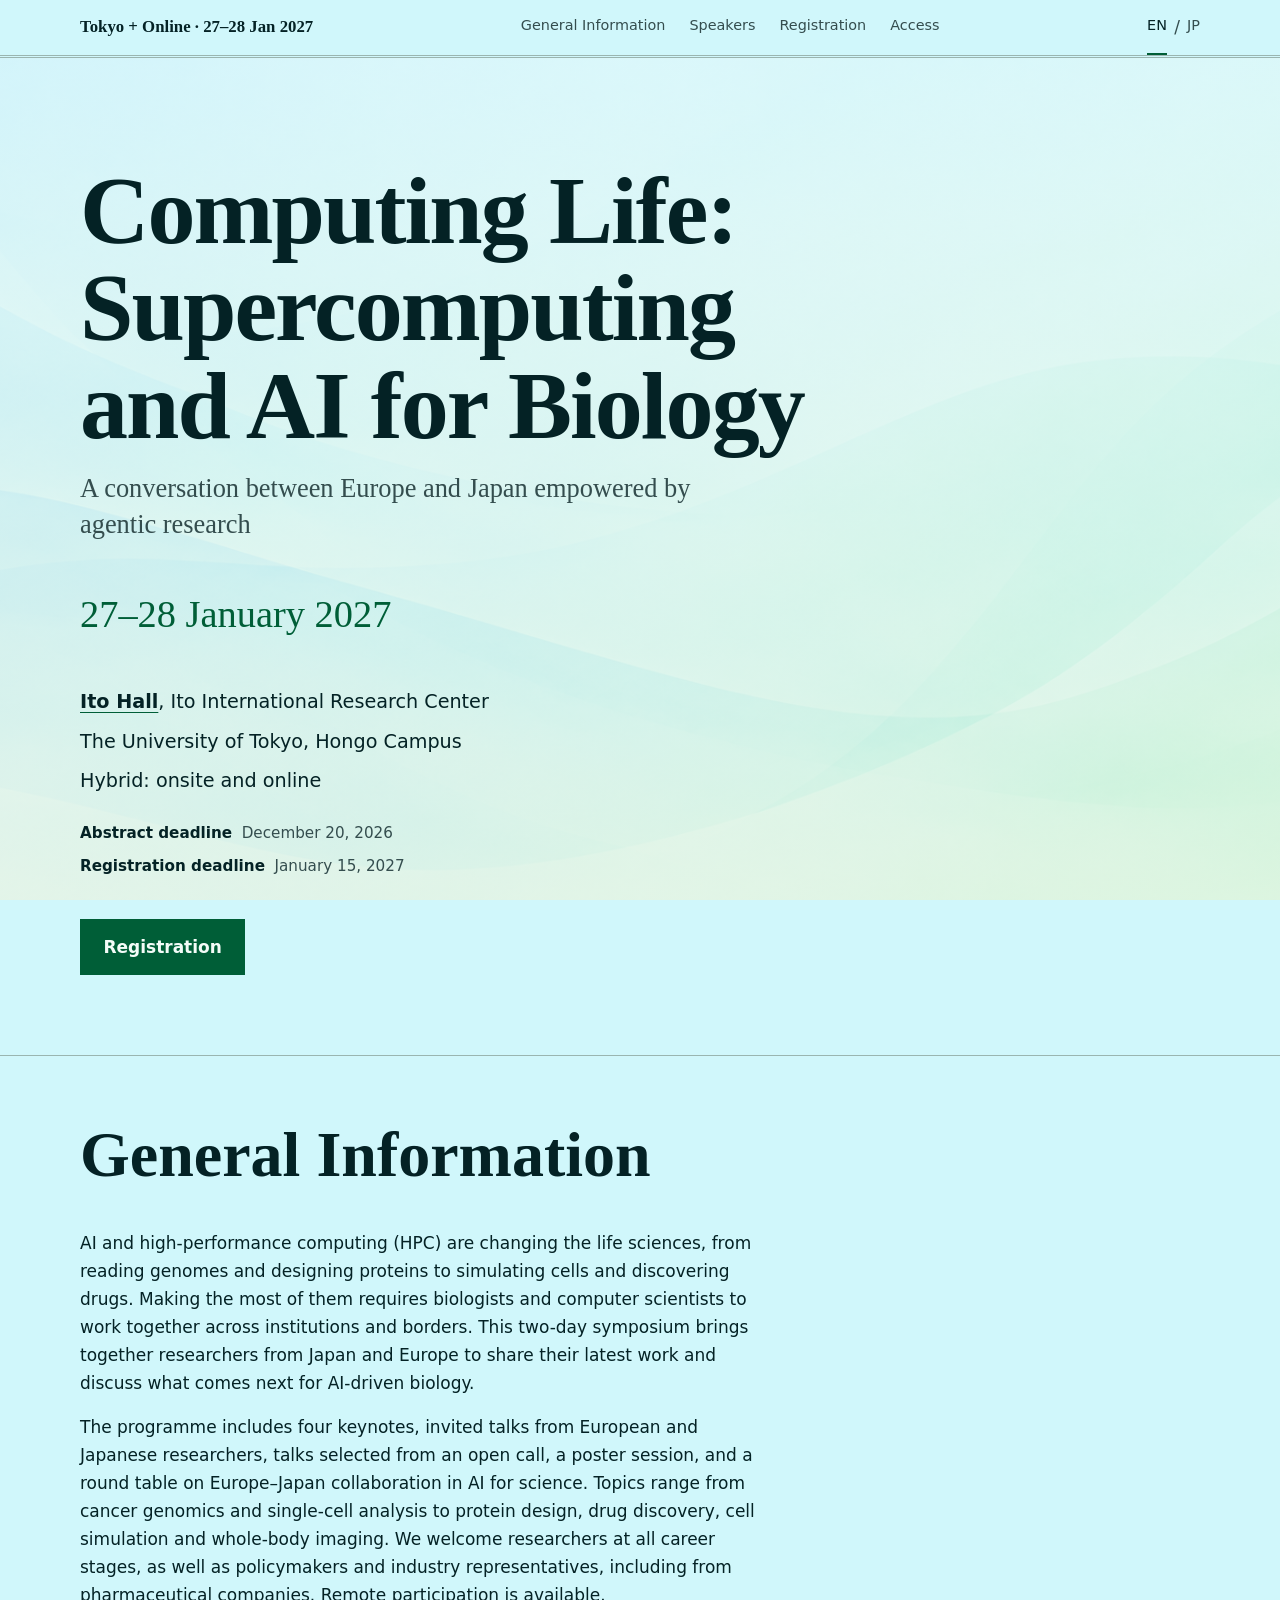
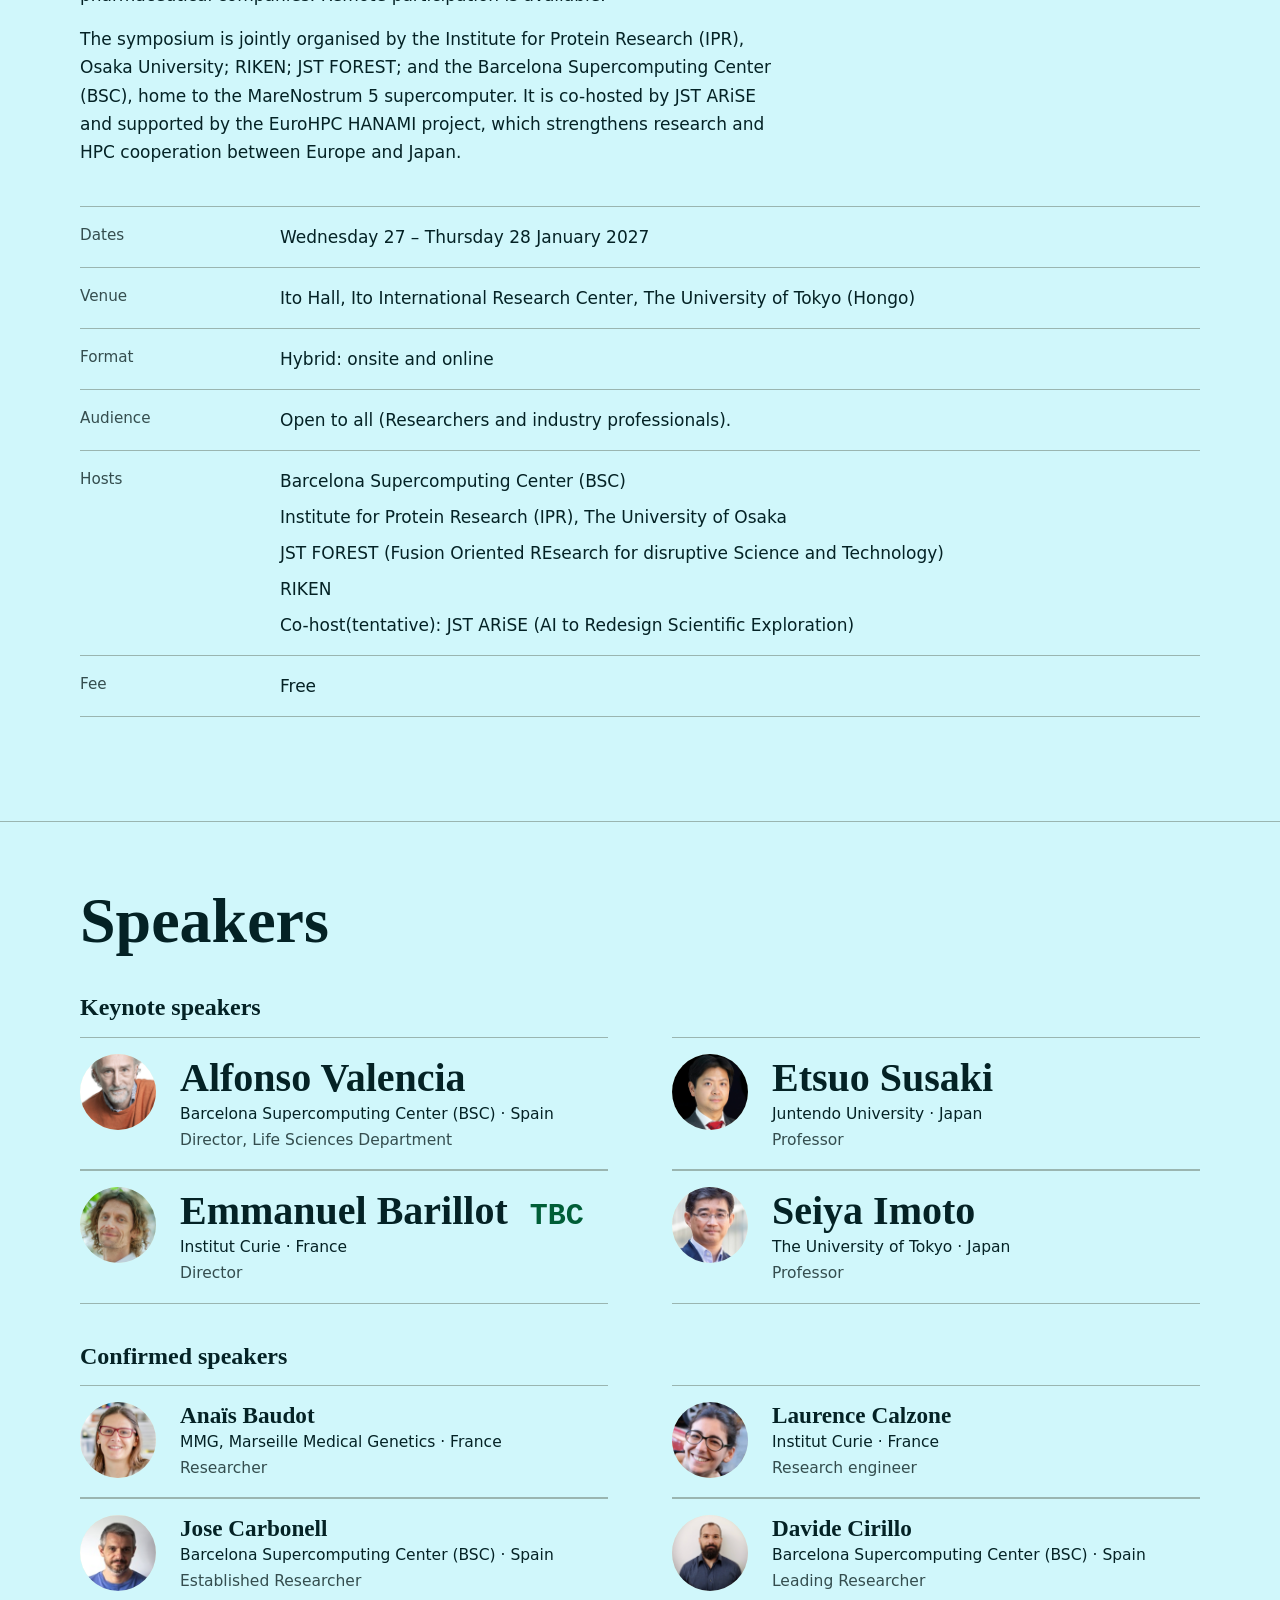
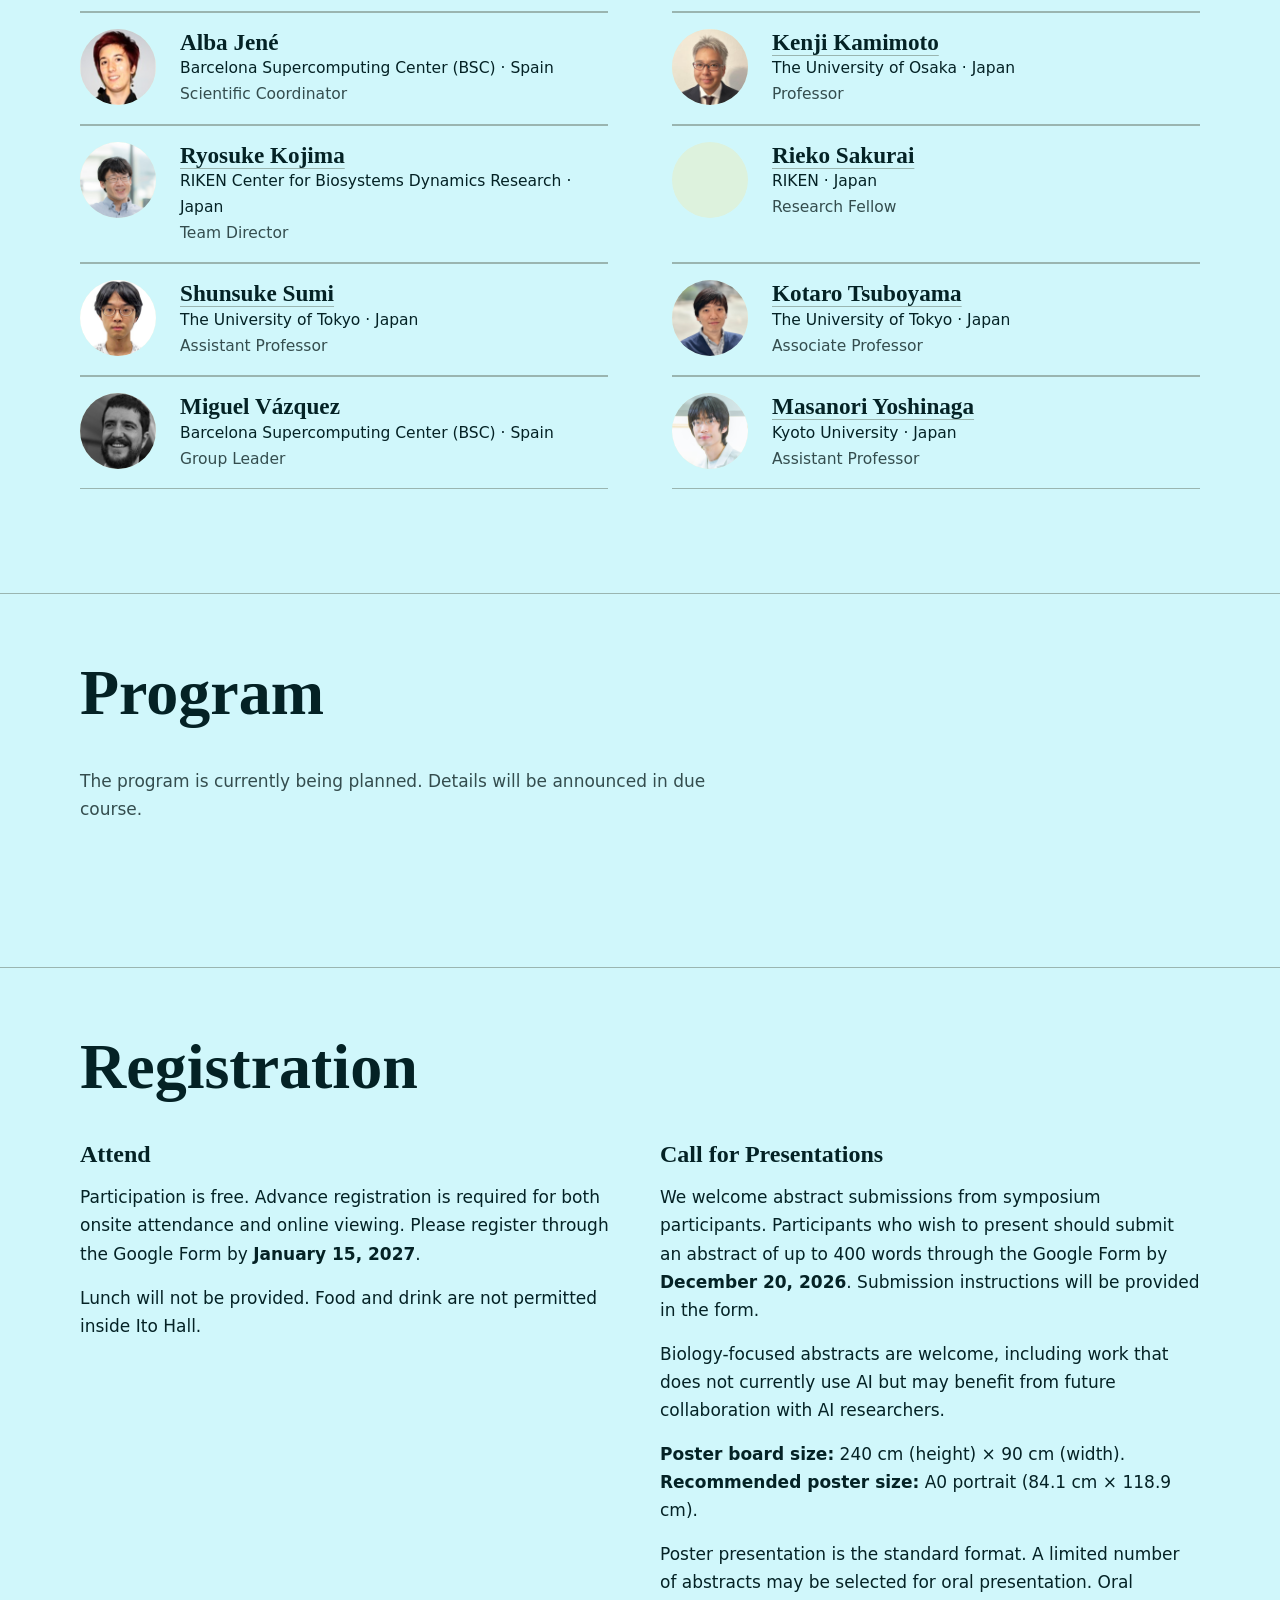
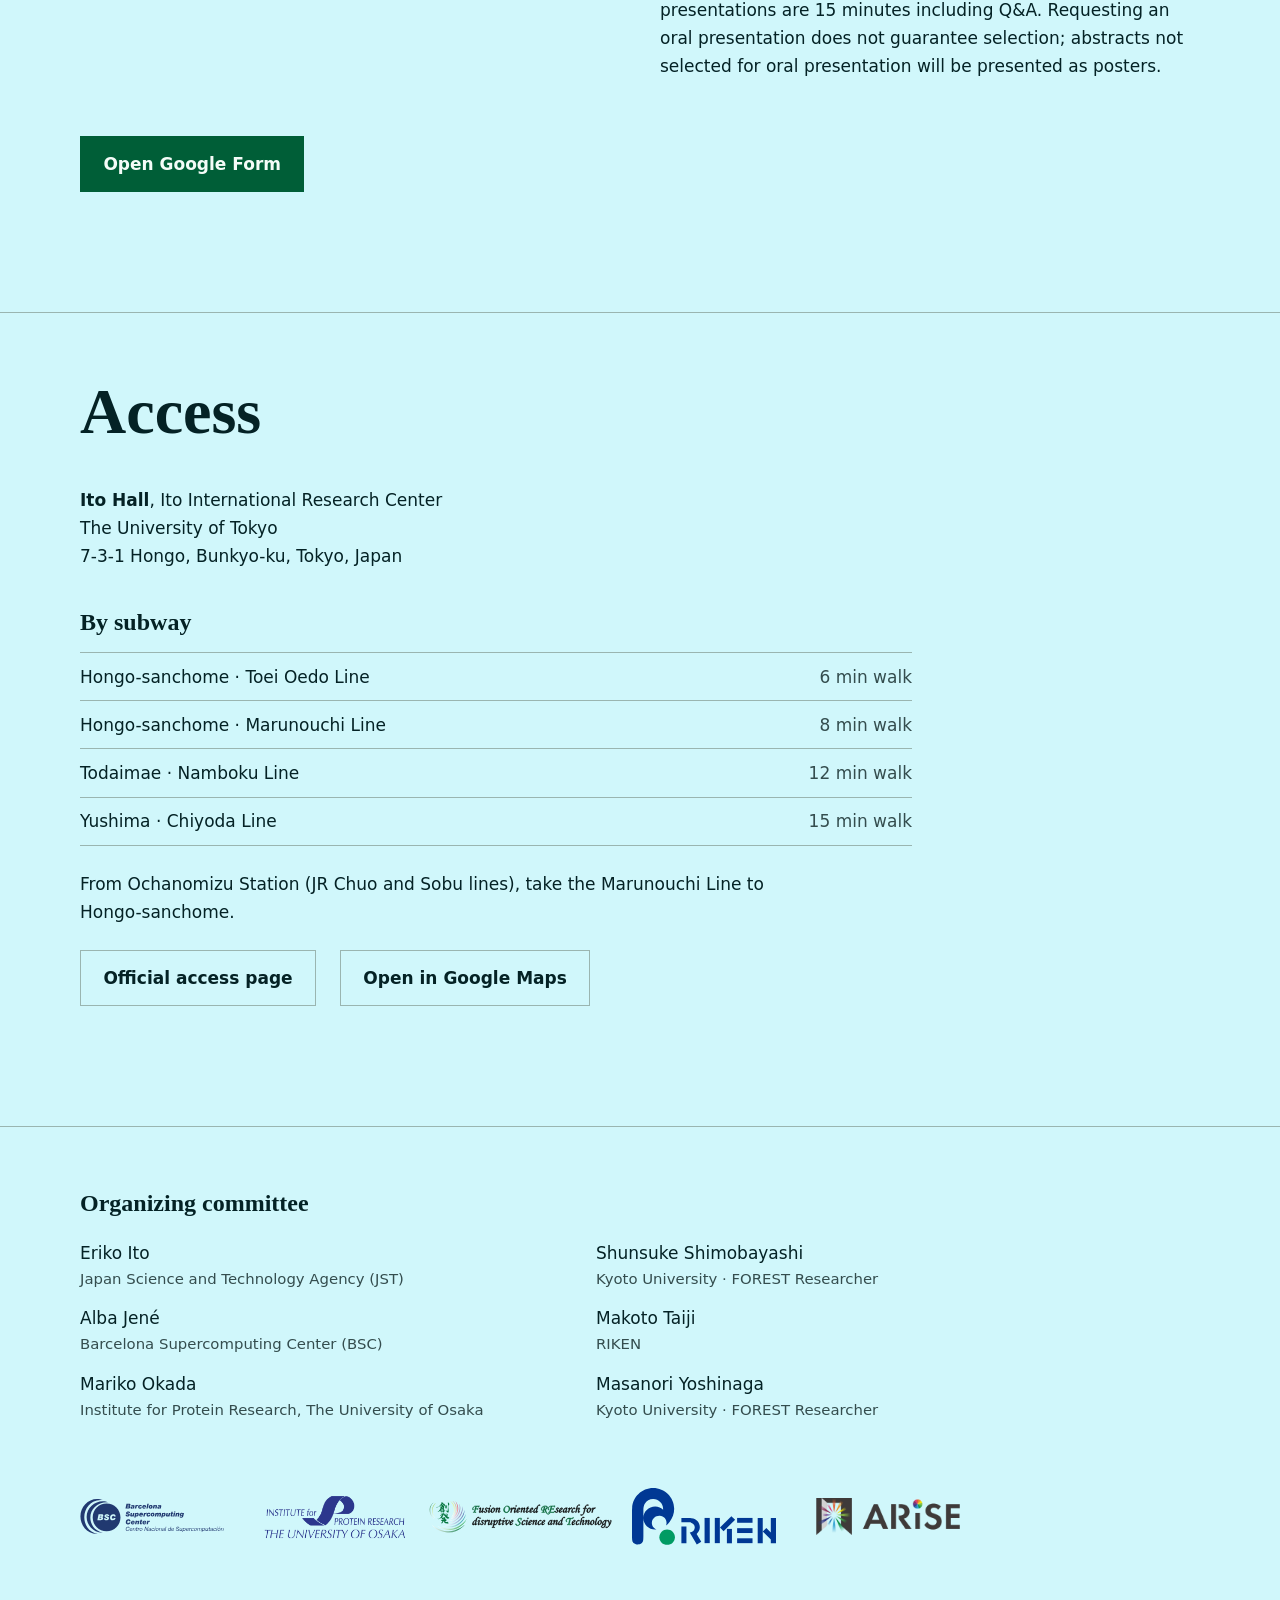
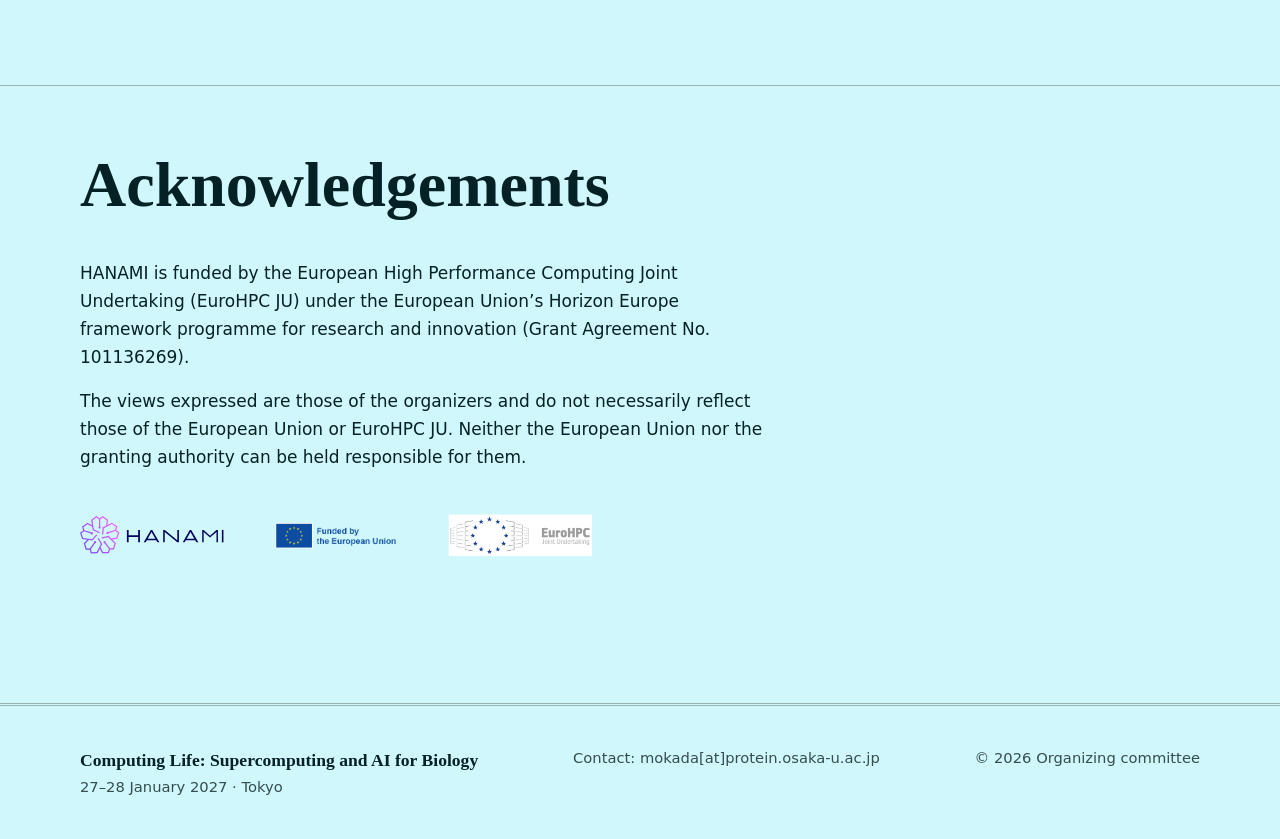
==== commit edddc35e: "Update Rieko Sakurai's profile" ====
--- a/index.html
+++ b/index.html
@@ -154,7 +154,7 @@
             <div class="person__details"><span class="person__name"><a href="https://www.bdr.riken.jp/en/research/labs/kojima-r/index.html" rel="noopener noreferrer">Ryosuke Kojima</a></span><span class="person__role"><b>RIKEN Center for Biosystems Dynamics Research · Japan</b><br>Team Director</span></div>
           </li>
            <li class="person">
-            <span class="person__photo person__photo--fallback" aria-hidden="true">RS</span>
+            <img class="person__photo" src="assets/images/speakers/portraits-final/rieko-sakurai.png" alt="Rieko Sakurai" width="320" height="320" loading="lazy" decoding="async">
             <div class="person__details"><span class="person__name"><a href="https://researchmap.jp/re9h5tgus" rel="noopener noreferrer">Rieko Sakurai</a></span><span class="person__role"><b>RIKEN · Japan</b><br>Research Fellow</span></div>
           </li>
            <li class="person">
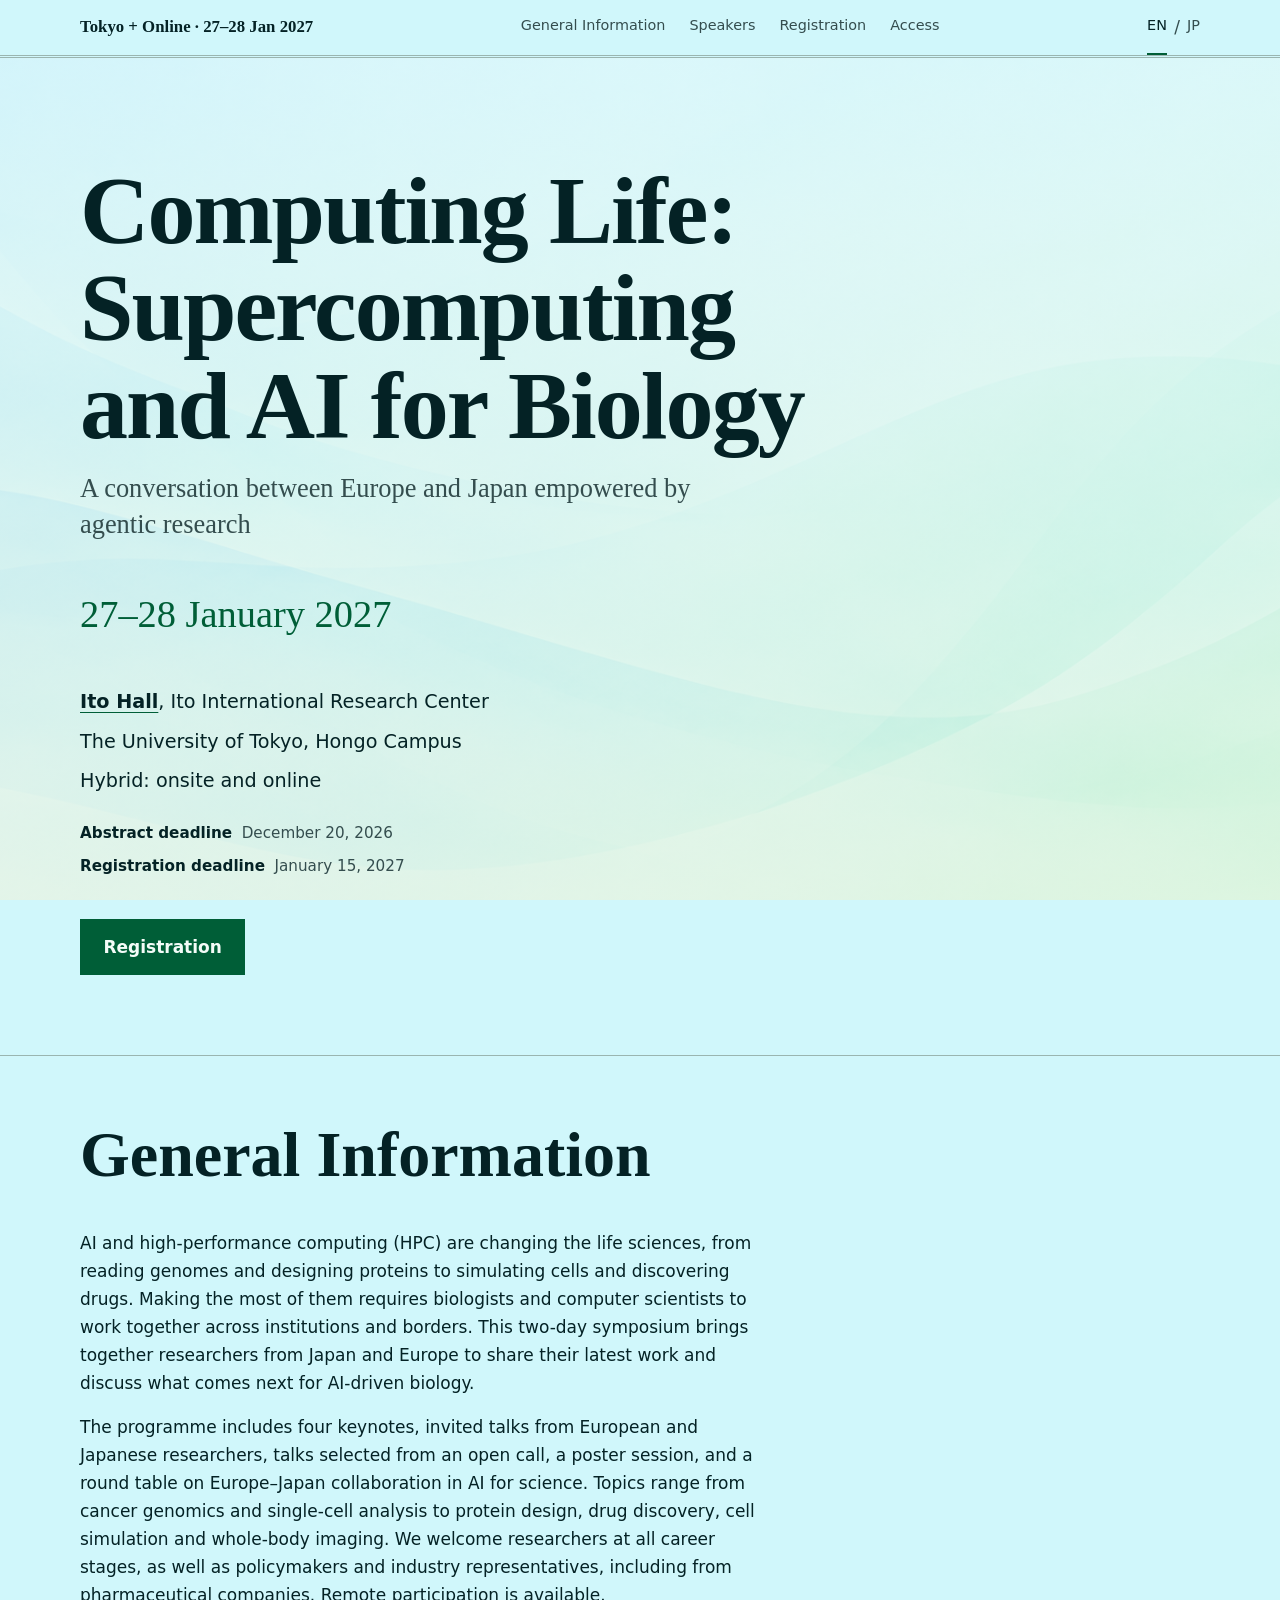
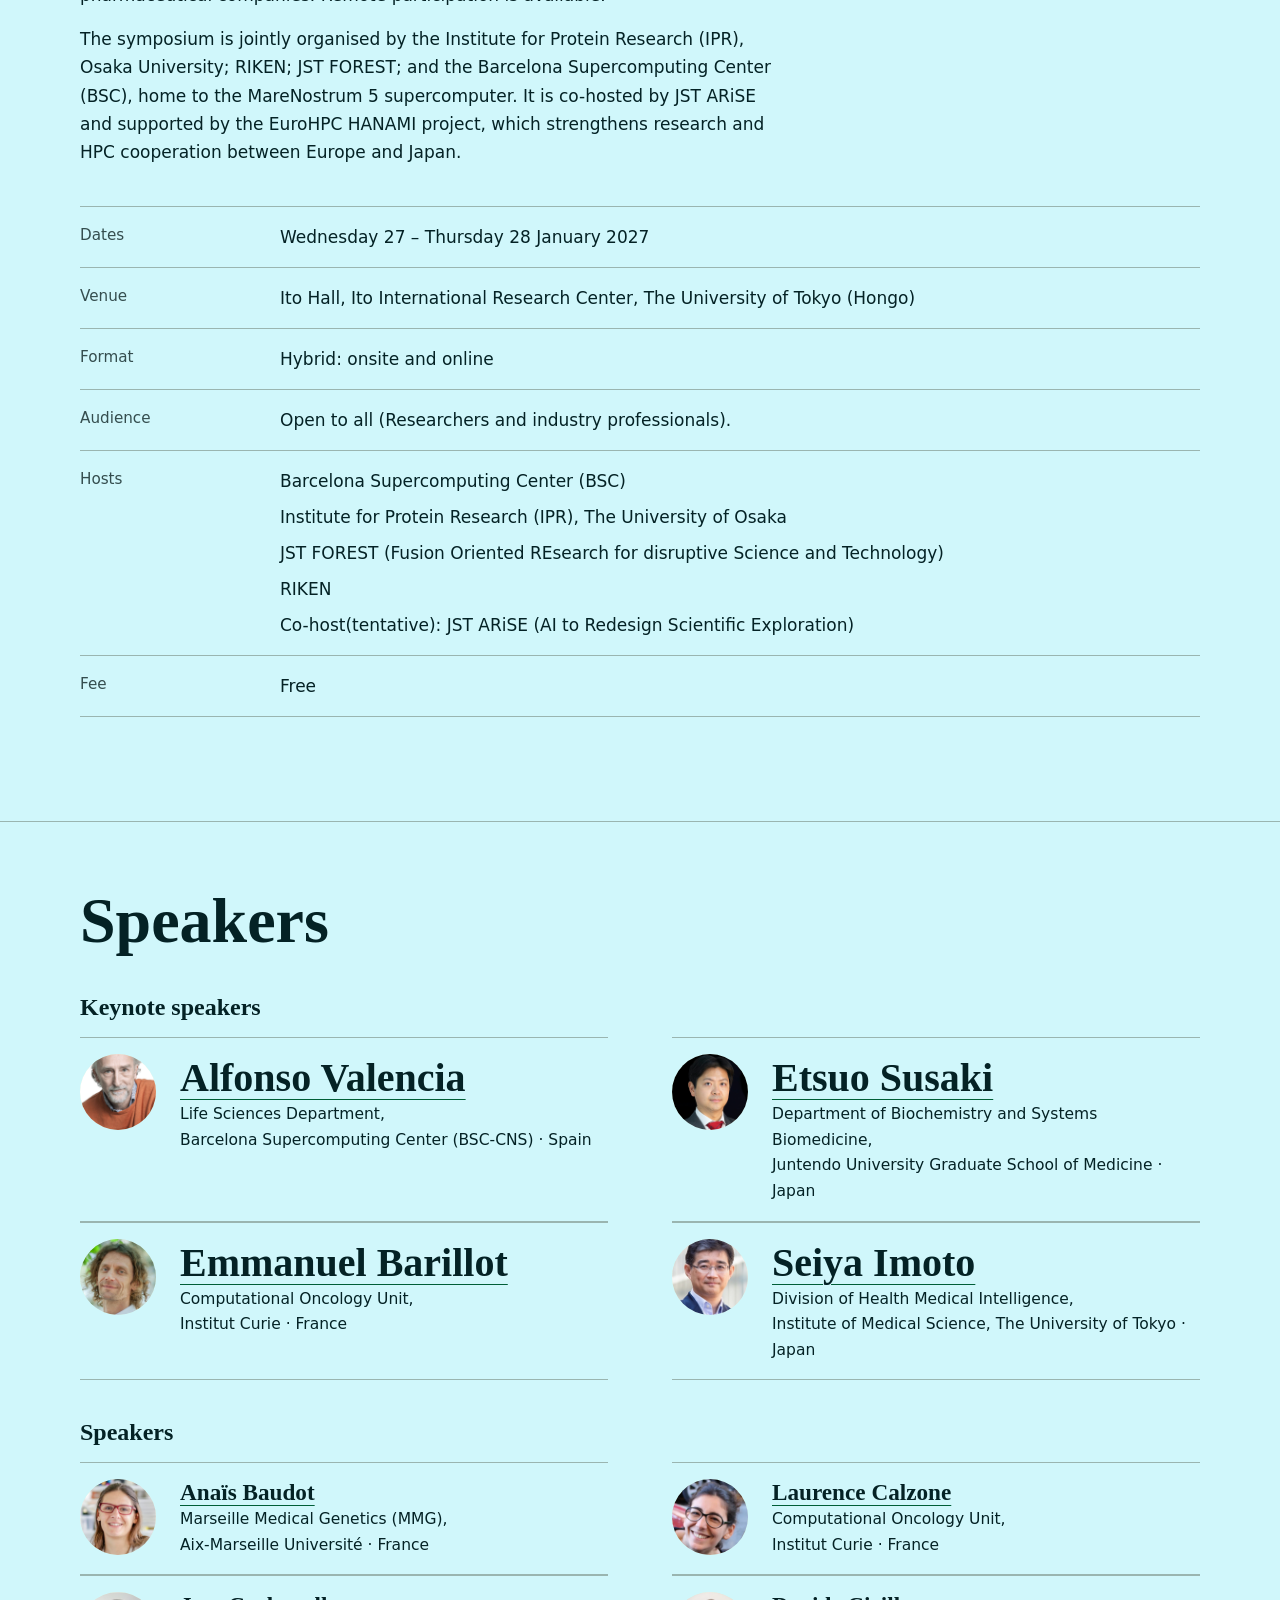
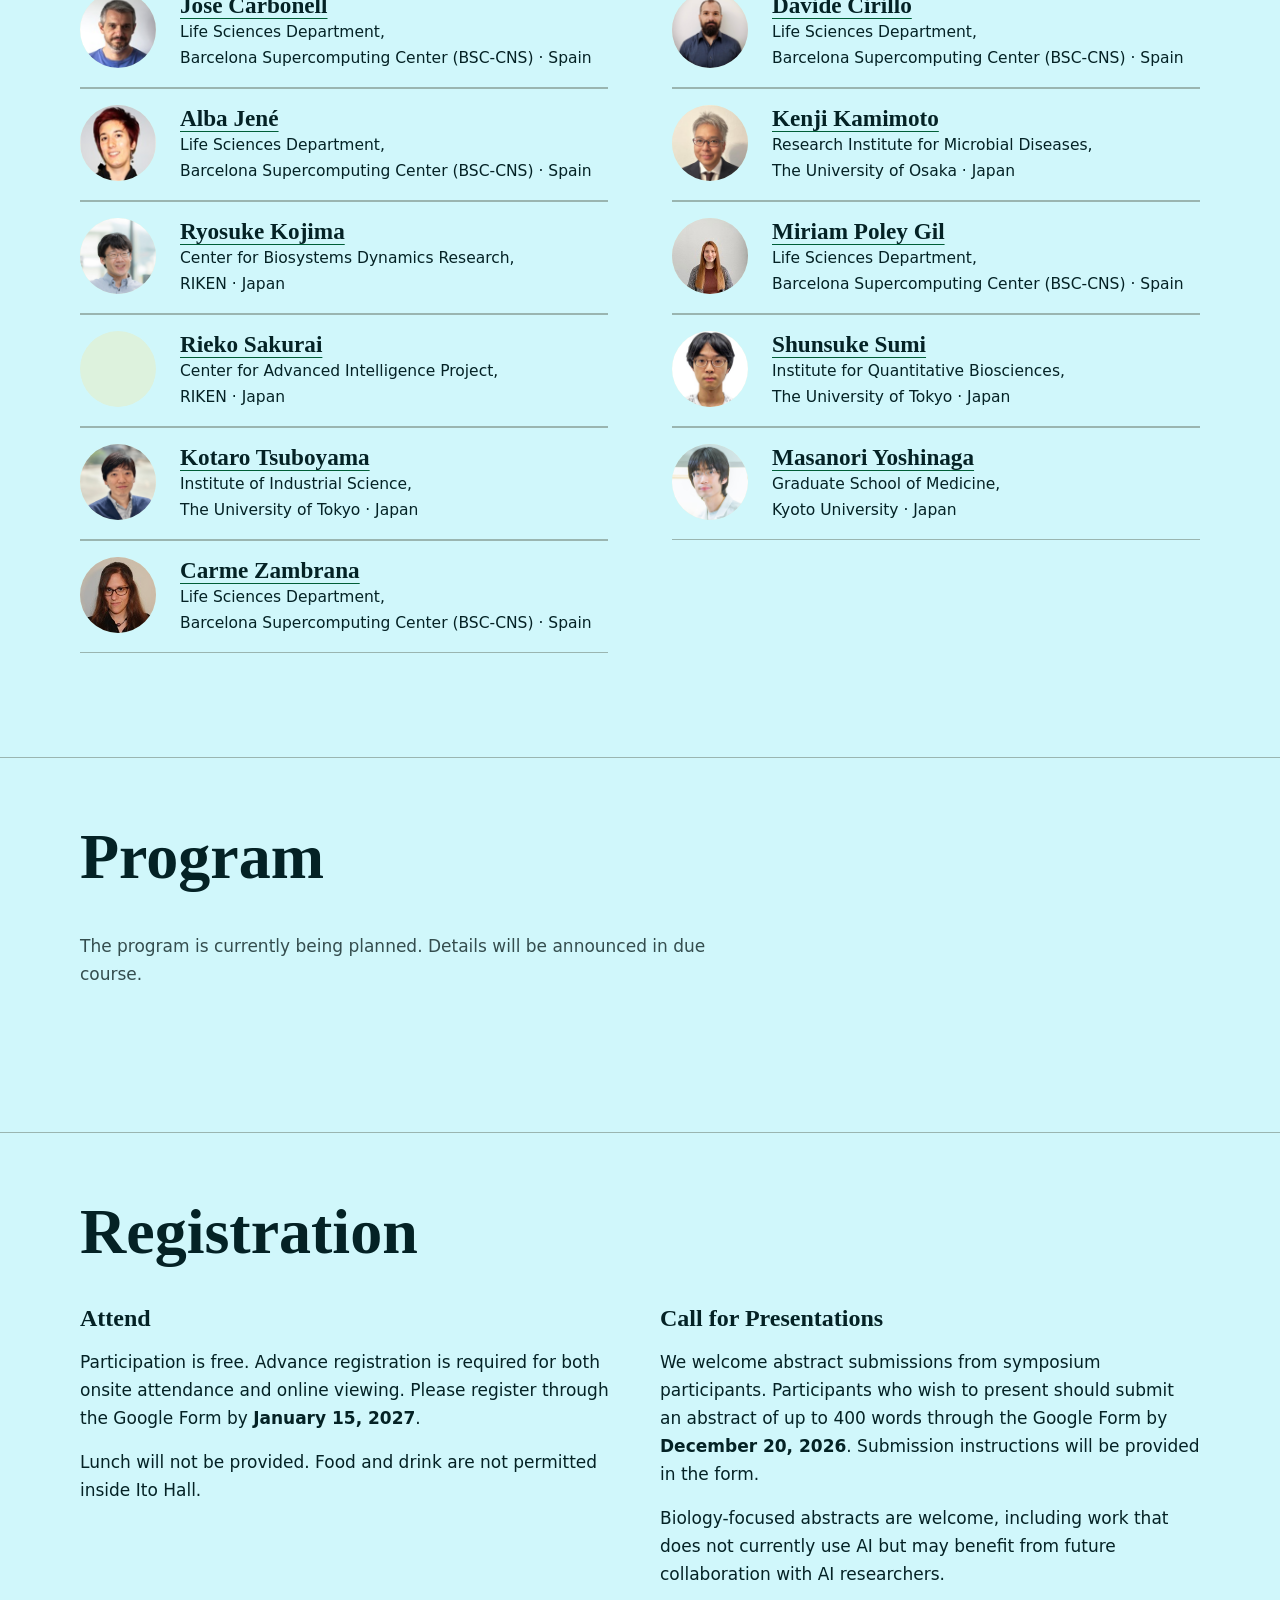
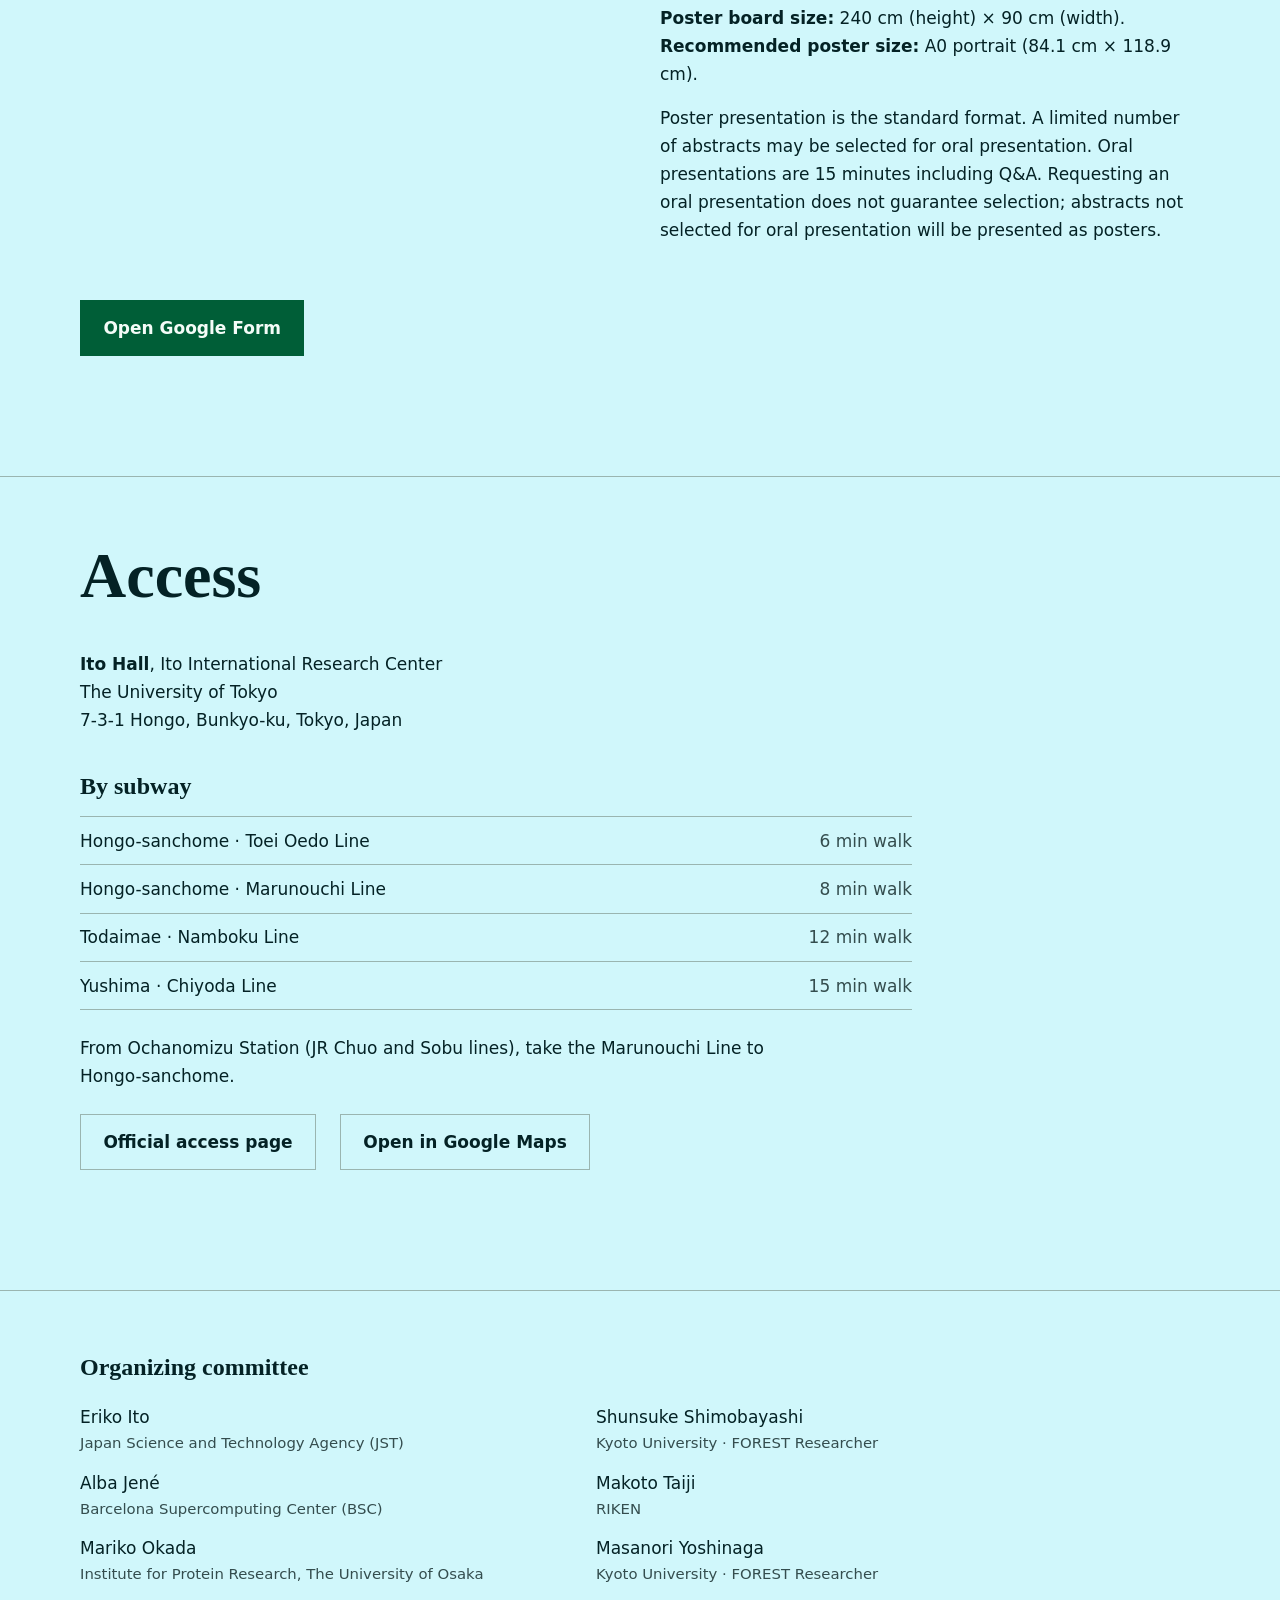
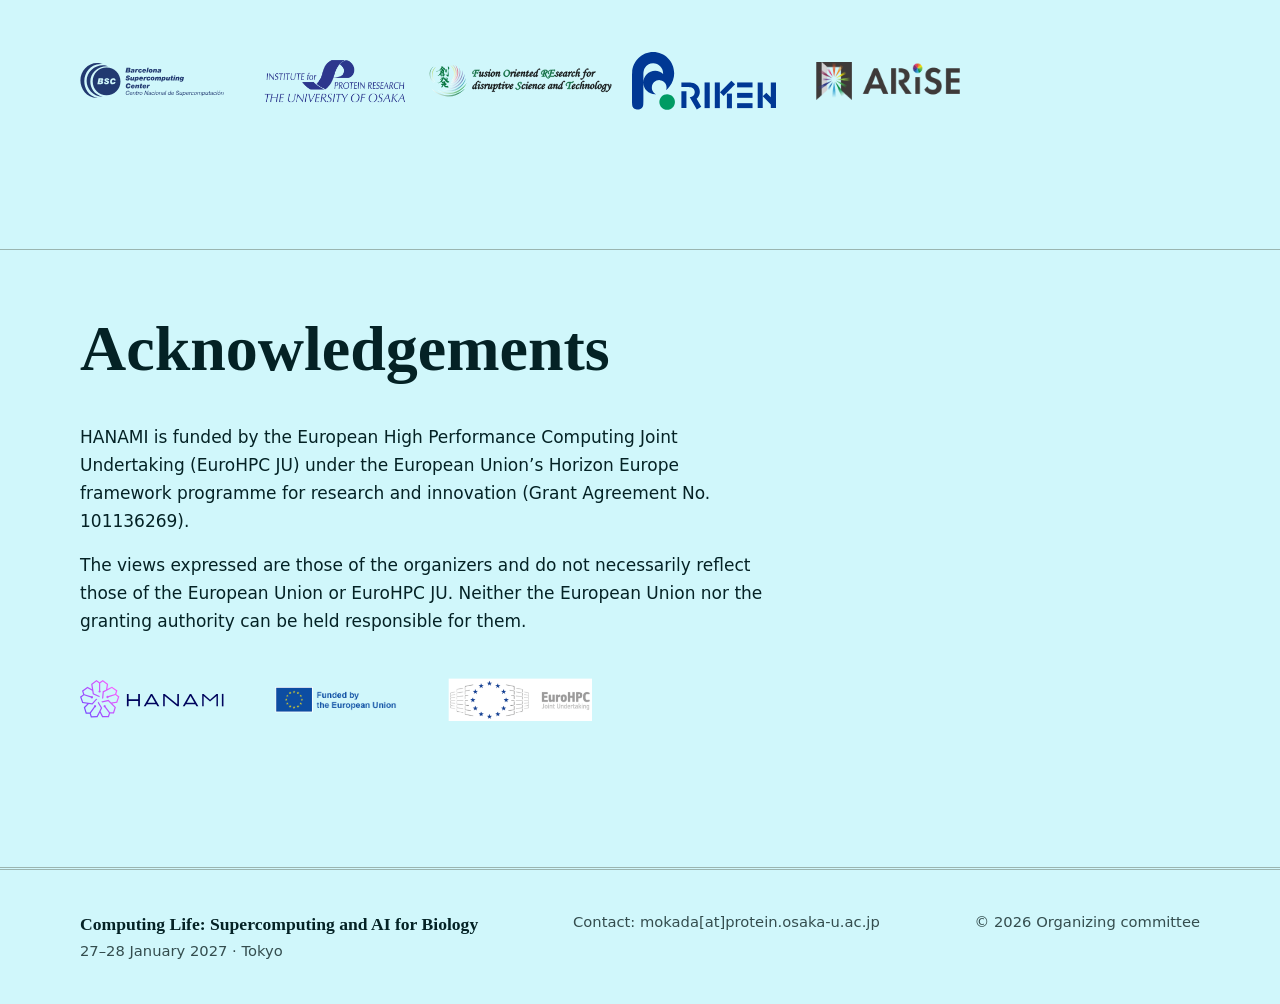
==== commit e8459f8c: "Update statements" ====
--- a/index.html
+++ b/index.html
@@ -107,75 +107,80 @@
         <ul class="people people--key">
           <li class="person">
             <img class="person__photo" src="assets/images/speakers/portraits-final/alfonso-valencia.png" alt="Alfonso Valencia" width="320" height="320" loading="lazy" decoding="async">
-            <div class="person__details"><span class="person__name">Alfonso Valencia</span><span class="person__role"><b>Barcelona Supercomputing Center (BSC) · Spain</b><br>Director, Life Sciences Department</span></div>
+            <div class="person__details"><a class="person__name" href="https://www.bsc.es/valencia-alfonso" target="_blank" rel="noopener">Alfonso Valencia</a><span class="person__role"><b>Life Sciences Department,<br>Barcelona Supercomputing Center (BSC-CNS) · Spain</b></span></div>
           </li>
           <li class="person">
             <img class="person__photo" src="assets/images/speakers/portraits-final/etsuo-susaki.png" alt="Etsuo Susaki" width="320" height="320" loading="lazy" decoding="async">
-            <div class="person__details"><span class="person__name">Etsuo Susaki</span><span class="person__role"><b>Juntendo University · Japan</b><br>Professor</span></div>
+            <div class="person__details"><a class="person__name" href="https://www.dbsb.science" target="_blank" rel="noopener">Etsuo Susaki</a><span class="person__role"><b>Department of Biochemistry and Systems Biomedicine,<br>Juntendo University Graduate School of Medicine · Japan</b></span></div>
           </li>
           <li class="person">
             <img class="person__photo" src="assets/images/speakers/portraits-final/emmanuel-barillot.png" alt="Emmanuel Barillot" width="320" height="320" loading="lazy" decoding="async">
-            <div class="person__details"><span class="person__name">Emmanuel Barillot <span class="tbc">TBC</span></span><span class="person__role"><b>Institut Curie · France</b><br>Director</span></div>
+            <div class="person__details"><a class="person__name" href="https://institut-curie.org/person/emmanuel-barillot" target="_blank" rel="noopener">Emmanuel Barillot</a><span class="person__role"><b>Computational Oncology Unit,<br>Institut Curie · France</b></span></div>
           </li>
           <li class="person">
             <img class="person__photo" src="assets/images/speakers/portraits-final/seiya-imoto.png" alt="Seiya Imoto" width="320" height="320" loading="lazy" decoding="async">
-            <div class="person__details"><span class="person__name">Seiya Imoto</span><span class="person__role"><b>The University of Tokyo · Japan</b><br>Professor</span></div>
-          </li>
-        </ul>
-
-        <h3>Confirmed speakers</h3>
+            <div class="person__details"><a class="person__name" href="https://hmi-genome-seq.com" target="_blank" rel="noopener">Seiya Imoto</a><span class="person__role"><b>Division of Health Medical Intelligence,<br>Institute of Medical Science, The University of Tokyo · Japan</b></span></div>
+          </li>
+        </ul>
+
+        <h3>Speakers</h3>
         <ul class="people">
           <li class="person">
             <img class="person__photo" src="assets/images/speakers/portraits-final/anais-baudot.png" alt="Anaïs Baudot" width="320" height="320" loading="lazy" decoding="async">
-            <div class="person__details"><span class="person__name">Anaïs Baudot</span><span class="person__role"><b>MMG, Marseille Medical Genetics · France</b><br>Researcher</span></div>
+            <div class="person__details"><a class="person__name" href="https://mmg.univ-amu.fr/en/teams/baudot-anais" target="_blank" rel="noopener">Anaïs Baudot</a><span class="person__role"><b>Marseille Medical Genetics (MMG),<br>Aix-Marseille Université · France</b></span></div>
           </li>
           <li class="person">
             <img class="person__photo" src="assets/images/speakers/portraits-final/laurence-calzone.png" alt="Laurence Calzone" width="320" height="320" loading="lazy" decoding="async">
-            <div class="person__details"><span class="person__name">Laurence Calzone</span><span class="person__role"><b>Institut Curie · France</b><br>Research engineer</span></div>
+            <div class="person__details"><a class="person__name" href="https://institut-curie.org/person/laurence-calzone" target="_blank" rel="noopener">Laurence Calzone</a><span class="person__role"><b>Computational Oncology Unit,<br>Institut Curie · France</b></span></div>
           </li>
           <li class="person">
             <img class="person__photo" src="assets/images/speakers/portraits-final/jose-carbonell.png" alt="Jose Carbonell" width="320" height="320" loading="lazy" decoding="async">
-            <div class="person__details"><span class="person__name">Jose Carbonell</span><span class="person__role"><b>Barcelona Supercomputing Center (BSC) · Spain</b><br>Established Researcher</span></div>
+            <div class="person__details"><a class="person__name" href="https://www.bsc.es/carbonell-caballero-jose" target="_blank" rel="noopener">Jose Carbonell</a><span class="person__role"><b>Life Sciences Department,<br>Barcelona Supercomputing Center (BSC-CNS) · Spain</b></span></div>
           </li>
           <li class="person">
             <img class="person__photo" src="assets/images/speakers/portraits-final/davide-cirillo.png" alt="Davide Cirillo" width="320" height="320" loading="lazy" decoding="async">
-            <div class="person__details"><span class="person__name">Davide Cirillo</span><span class="person__role"><b>Barcelona Supercomputing Center (BSC) · Spain</b><br>Leading Researcher</span></div>
+            <div class="person__details"><a class="person__name" href="https://www.bsc.es/cirillo-davide" target="_blank" rel="noopener">Davide Cirillo</a><span class="person__role"><b>Life Sciences Department,<br>Barcelona Supercomputing Center (BSC-CNS) · Spain</b></span></div>
           </li>
           <li class="person">
             <img class="person__photo" src="assets/images/speakers/portraits-final/alba-jene.png" alt="Alba Jené" width="320" height="320" loading="lazy" decoding="async">
-            <div class="person__details"><span class="person__name">Alba Jené</span><span class="person__role"><b>Barcelona Supercomputing Center (BSC) · Spain</b><br>Scientific Coordinator</span></div>
-          </li>
-           <li class="person">
+            <div class="person__details"><a class="person__name" href="https://www.bsc.es/jene-alba" target="_blank" rel="noopener">Alba Jené</a><span class="person__role"><b>Life Sciences Department,<br>Barcelona Supercomputing Center (BSC-CNS) · Spain</b></span></div>
+          </li>
+          <li class="person">
             <img class="person__photo" src="assets/images/speakers/portraits-final/kenji-kamimoto.png" alt="Kenji Kamimoto" width="320" height="320" loading="lazy" decoding="async">
-            <div class="person__details"><span class="person__name"><a href="https://kamimoto.digital" rel="noopener noreferrer">Kenji Kamimoto</a></span><span class="person__role"><b>The University of Osaka · Japan</b><br>Professor</span></div>
+            <div class="person__details"><a class="person__name" href="https://kamimoto.digital" target="_blank" rel="noopener">Kenji Kamimoto</a><span class="person__role"><b>Research Institute for Microbial Diseases,<br>The University of Osaka · Japan</b></span></div>
           </li>
           <li class="person">
             <img class="person__photo" src="assets/images/speakers/portraits-final/ryosuke-kojima.png" alt="Ryosuke Kojima" width="320" height="320" loading="lazy" decoding="async">
-            <div class="person__details"><span class="person__name"><a href="https://www.bdr.riken.jp/en/research/labs/kojima-r/index.html" rel="noopener noreferrer">Ryosuke Kojima</a></span><span class="person__role"><b>RIKEN Center for Biosystems Dynamics Research · Japan</b><br>Team Director</span></div>
-          </li>
-           <li class="person">
+            <div class="person__details"><a class="person__name" href="https://www.bdr.riken.jp/en/research/labs/kojima-r/index.html" target="_blank" rel="noopener">Ryosuke Kojima</a><span class="person__role"><b>Center for Biosystems Dynamics Research,<br>RIKEN · Japan</b></span></div>
+          </li>
+          <li class="person">
+            <img class="person__photo" src="assets/images/speakers/portraits-final/mpoley.jpeg" alt="Miriam Poley Gil" width="320" height="320" loading="lazy" decoding="async">
+            <div class="person__details"><a class="person__name" href="https://www.bsc.es/poley-gil-miriam" target="_blank" rel="noopener">Miriam Poley Gil</a><span class="person__role"><b>Life Sciences Department,<br>Barcelona Supercomputing Center (BSC-CNS) · Spain</b></span></div>
+          </li>
+          <li class="person">
             <img class="person__photo" src="assets/images/speakers/portraits-final/rieko-sakurai.png" alt="Rieko Sakurai" width="320" height="320" loading="lazy" decoding="async">
-            <div class="person__details"><span class="person__name"><a href="https://researchmap.jp/re9h5tgus" rel="noopener noreferrer">Rieko Sakurai</a></span><span class="person__role"><b>RIKEN · Japan</b><br>Research Fellow</span></div>
-          </li>
-           <li class="person">
+            <div class="person__details"><a class="person__name" href="https://researchmap.jp/re9h5tgus" target="_blank" rel="noopener">Rieko Sakurai</a><span class="person__role"><b>Center for Advanced Intelligence Project,<br>RIKEN · Japan</b></span></div>
+          </li>
+          <li class="person">
             <img class="person__photo" src="assets/images/speakers/portraits-final/shunsuke-sumi.png" alt="Shunsuke Sumi" width="320" height="320" loading="lazy" decoding="async">
-            <div class="person__details"><span class="person__name"><a href="https://researchmap.jp/shunsukesumi" rel="noopener noreferrer">Shunsuke Sumi</a></span><span class="person__role"><b>The University of Tokyo · Japan</b><br>Assistant Professor</span></div>
+            <div class="person__details"><a class="person__name" href="https://researchmap.jp/shunsukesumi" target="_blank" rel="noopener">Shunsuke Sumi</a><span class="person__role"><b>Institute for Quantitative Biosciences,<br>The University of Tokyo · Japan</b></span></div>
           </li>
           <li class="person">
             <img class="person__photo" src="assets/images/speakers/portraits-final/kotaro-tsuboyama.png" alt="Kotaro Tsuboyama" width="320" height="320" loading="lazy" decoding="async">
-            <div class="person__details"><span class="person__name"><a href="https://www.tsubolab.org" rel="noopener noreferrer">Kotaro Tsuboyama</a></span><span class="person__role"><b>The University of Tokyo · Japan</b><br>Associate Professor</span></div>
-          </li>
-          <li class="person">
-            <img class="person__photo" src="assets/images/speakers/portraits-final/miguel-vazquez.png" alt="Miguel Vázquez" width="320" height="320" loading="lazy" decoding="async">
-            <div class="person__details"><span class="person__name">Miguel Vázquez</span><span class="person__role"><b>Barcelona Supercomputing Center (BSC) · Spain</b><br>Group Leader</span></div>
+            <div class="person__details"><a class="person__name" href="https://www.tsubolab.org" target="_blank" rel="noopener">Kotaro Tsuboyama</a><span class="person__role"><b>Institute of Industrial Science,<br>The University of Tokyo · Japan</b></span></div>
           </li>
           <li class="person">
             <img class="person__photo" src="assets/images/speakers/portraits-final/masanori-yoshinaga.png" alt="Masanori Yoshinaga" width="320" height="320" loading="lazy" decoding="async">
-            <div class="person__details"><span class="person__name"><a href="https://researchmap.jp/m_yoshi" rel="noopener noreferrer">Masanori Yoshinaga</a></span><span class="person__role"><b>Kyoto University · Japan</b><br>Assistant Professor</span></div>
-          </li>
-        </ul>
-      </div>
-    </section>
+            <div class="person__details"><a class="person__name" href="https://researchmap.jp/m_yoshi" target="_blank" rel="noopener">Masanori Yoshinaga</a><span class="person__role"><b>Graduate School of Medicine,<br>Kyoto University · Japan</b></span></div>
+          </li>
+          <li class="person">
+            <img class="person__photo" src="assets/images/speakers/portraits-final/carme-zambrana.jpeg" alt="Carme Zambrana" width="320" height="320" loading="lazy" decoding="async">
+            <div class="person__details"><a class="person__name" href="https://www.bsc.es/zambrana-carme" target="_blank" rel="noopener">Carme Zambrana</a><span class="person__role"><b>Life Sciences Department,<br>Barcelona Supercomputing Center (BSC-CNS) · Spain</b></span></div>
+          </li>
+        </ul>
+      </div>
+    </section>
+
 
     <section class="section section--soft" id="program" aria-labelledby="program-h">
       <div class="wrap">
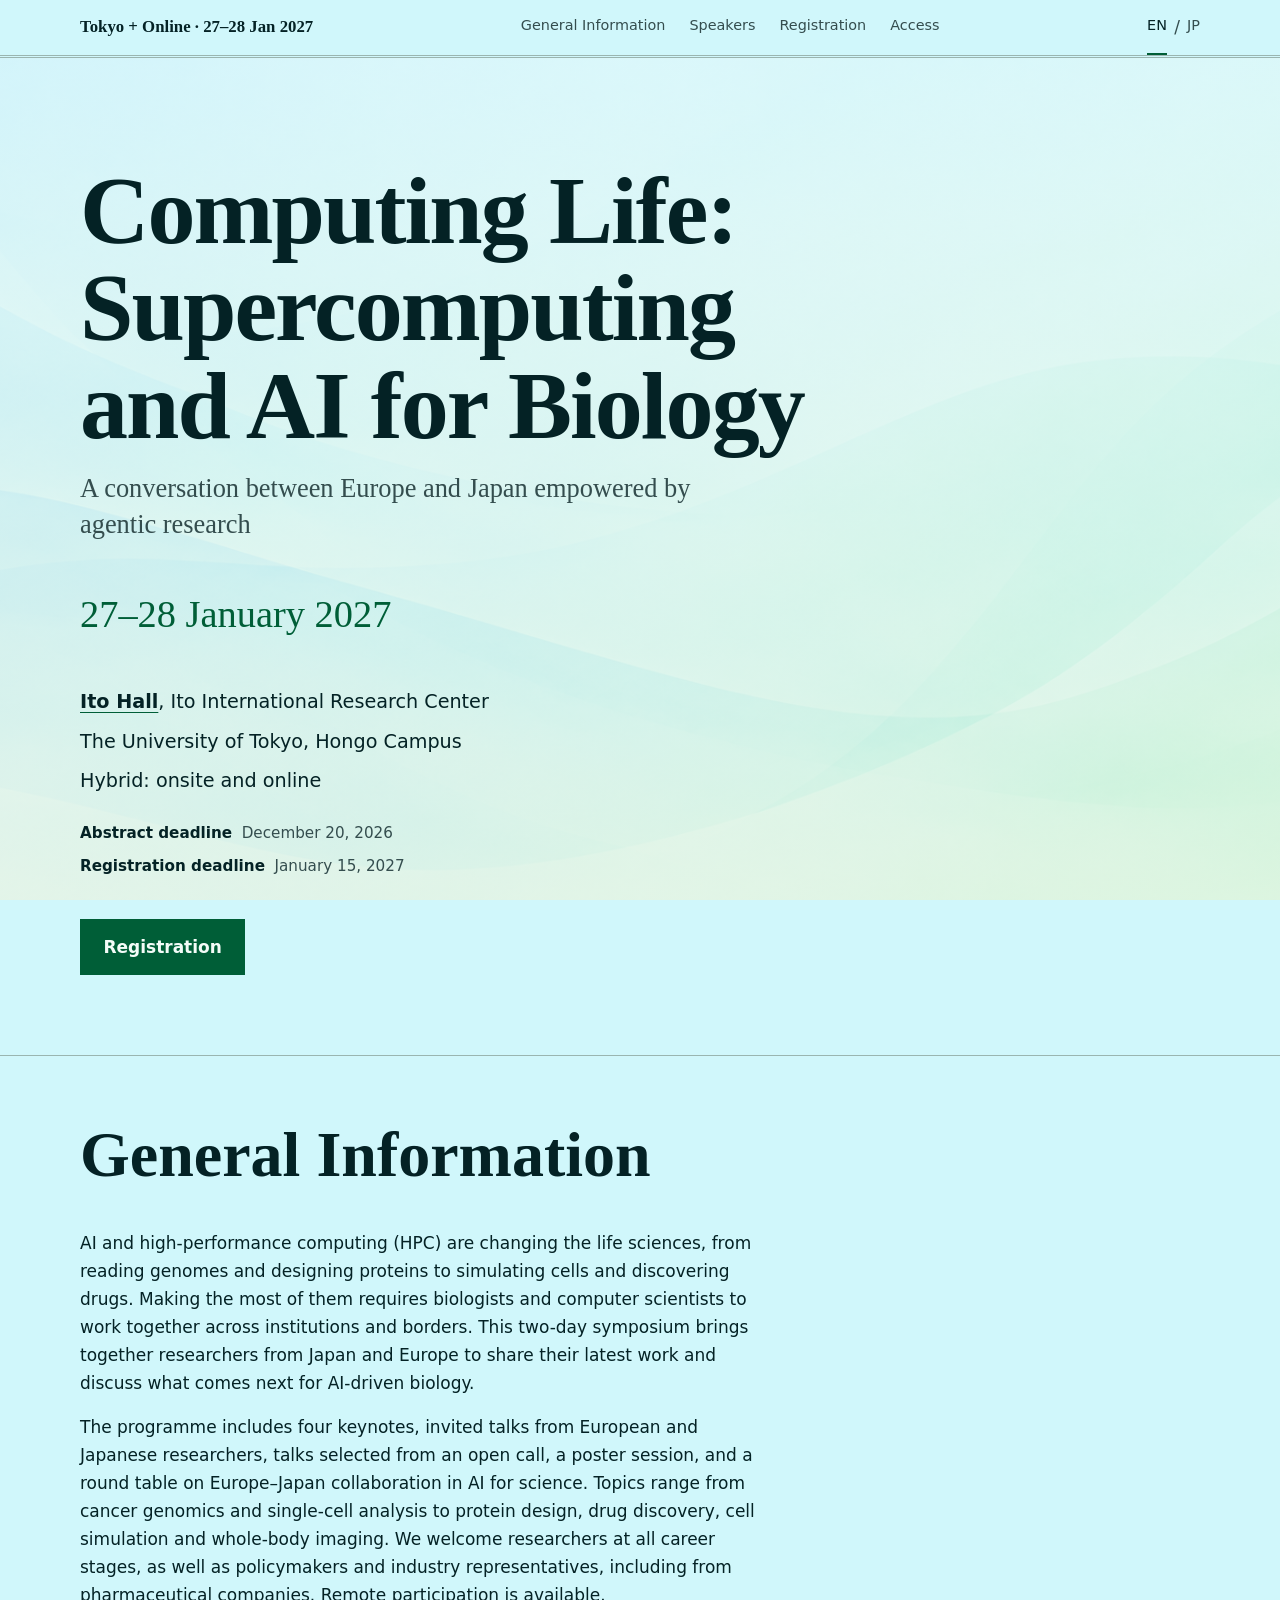
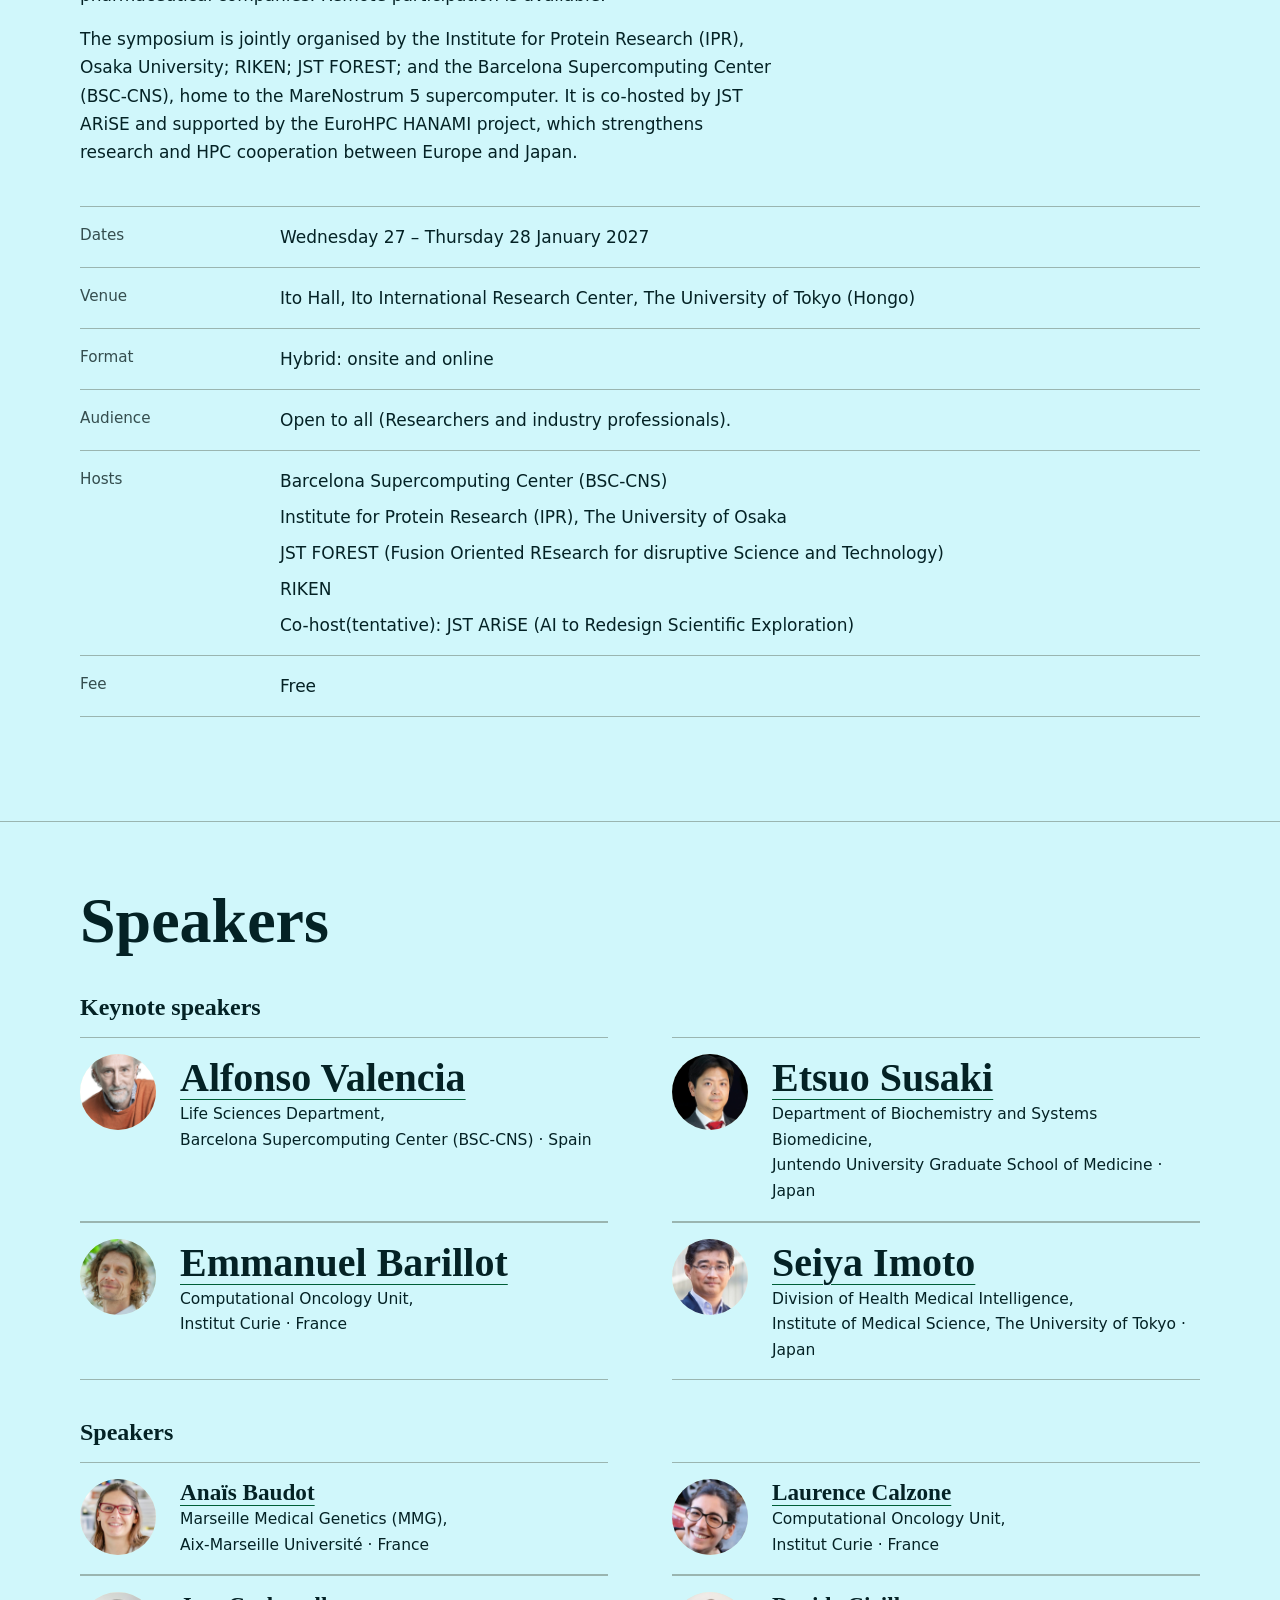
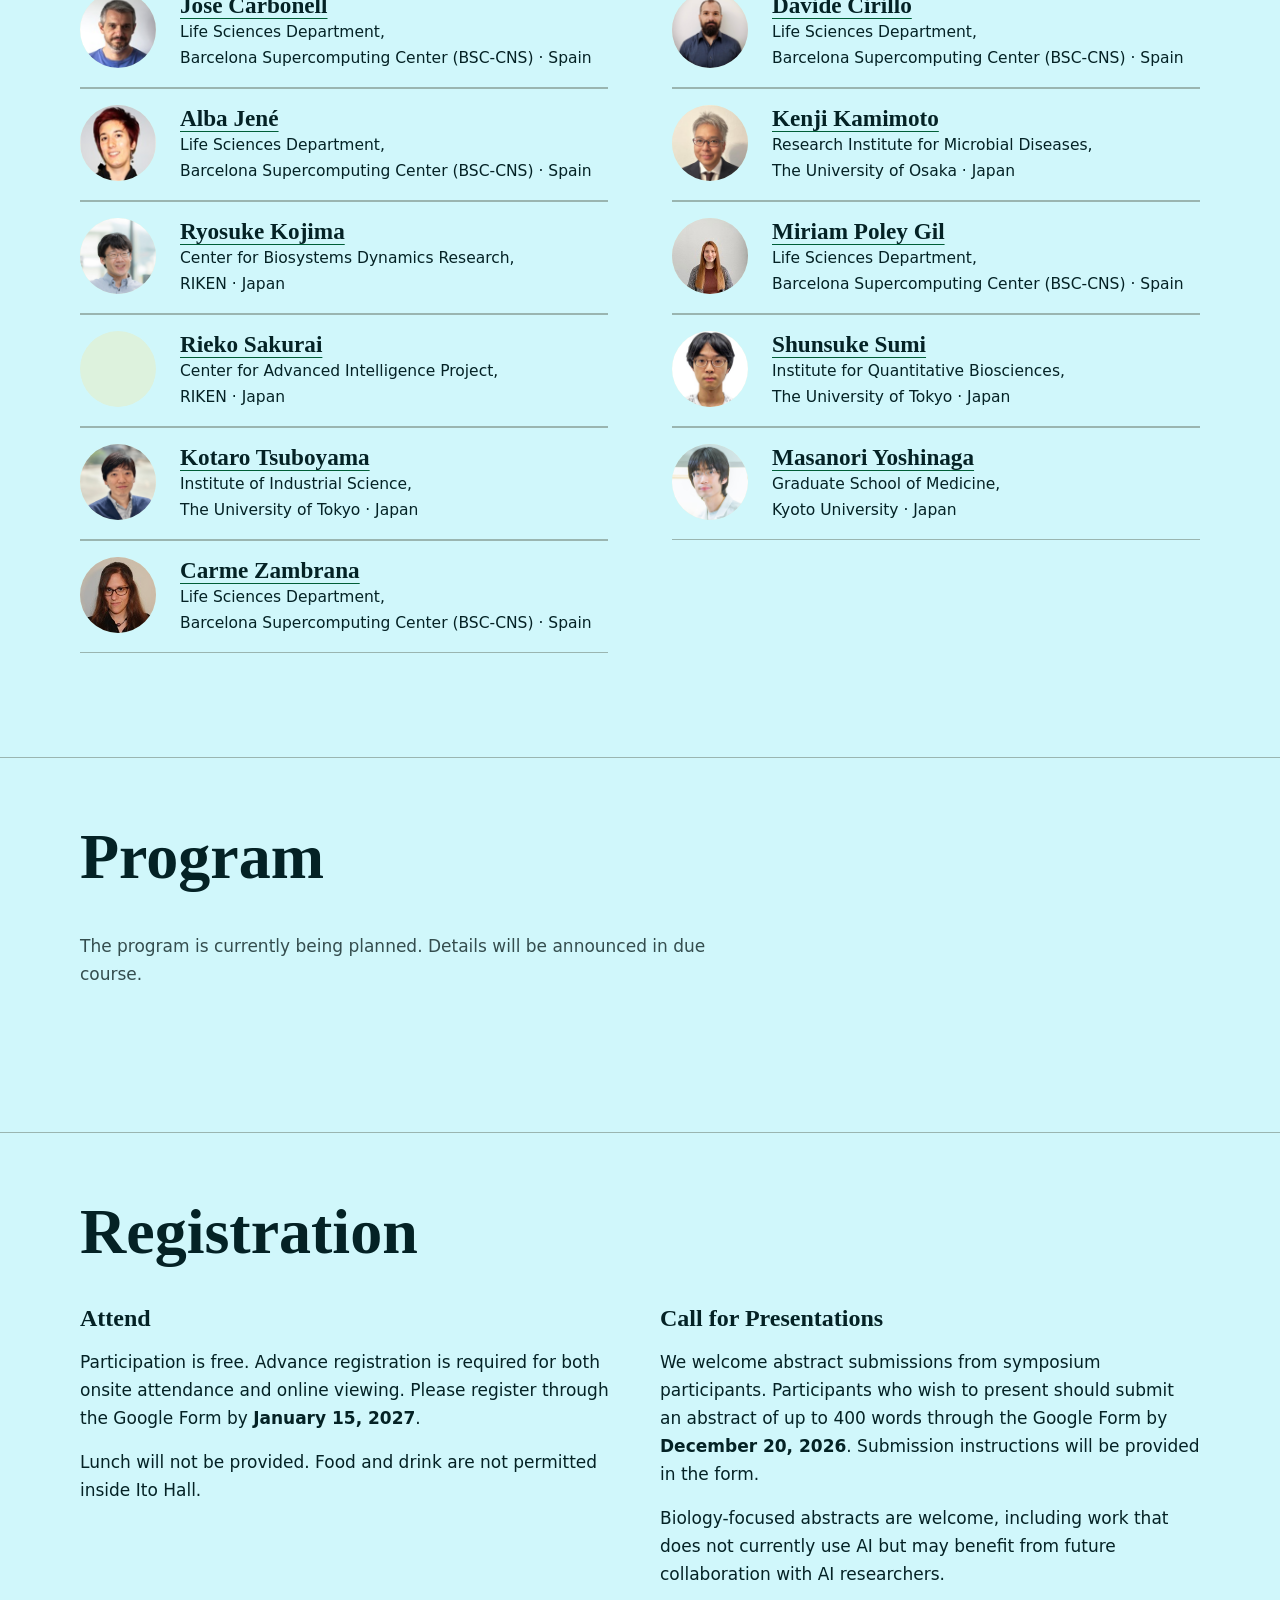
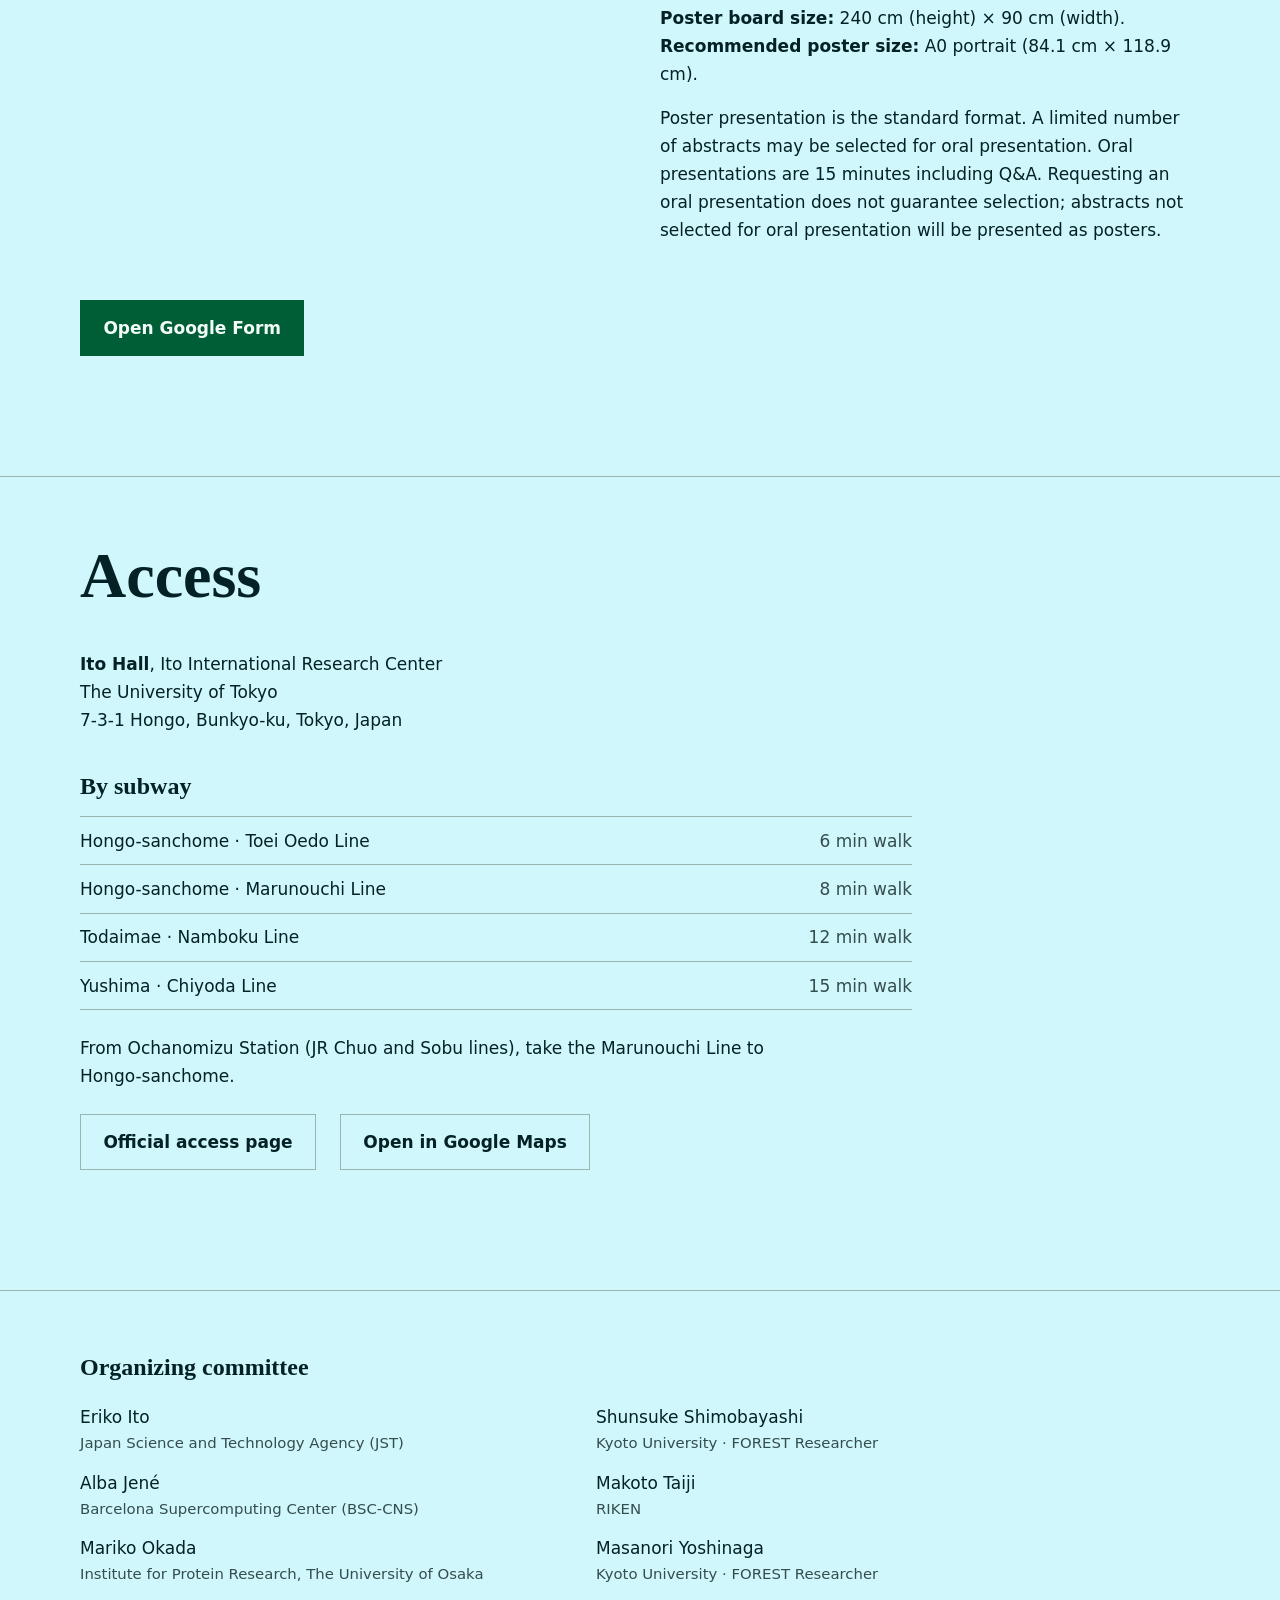
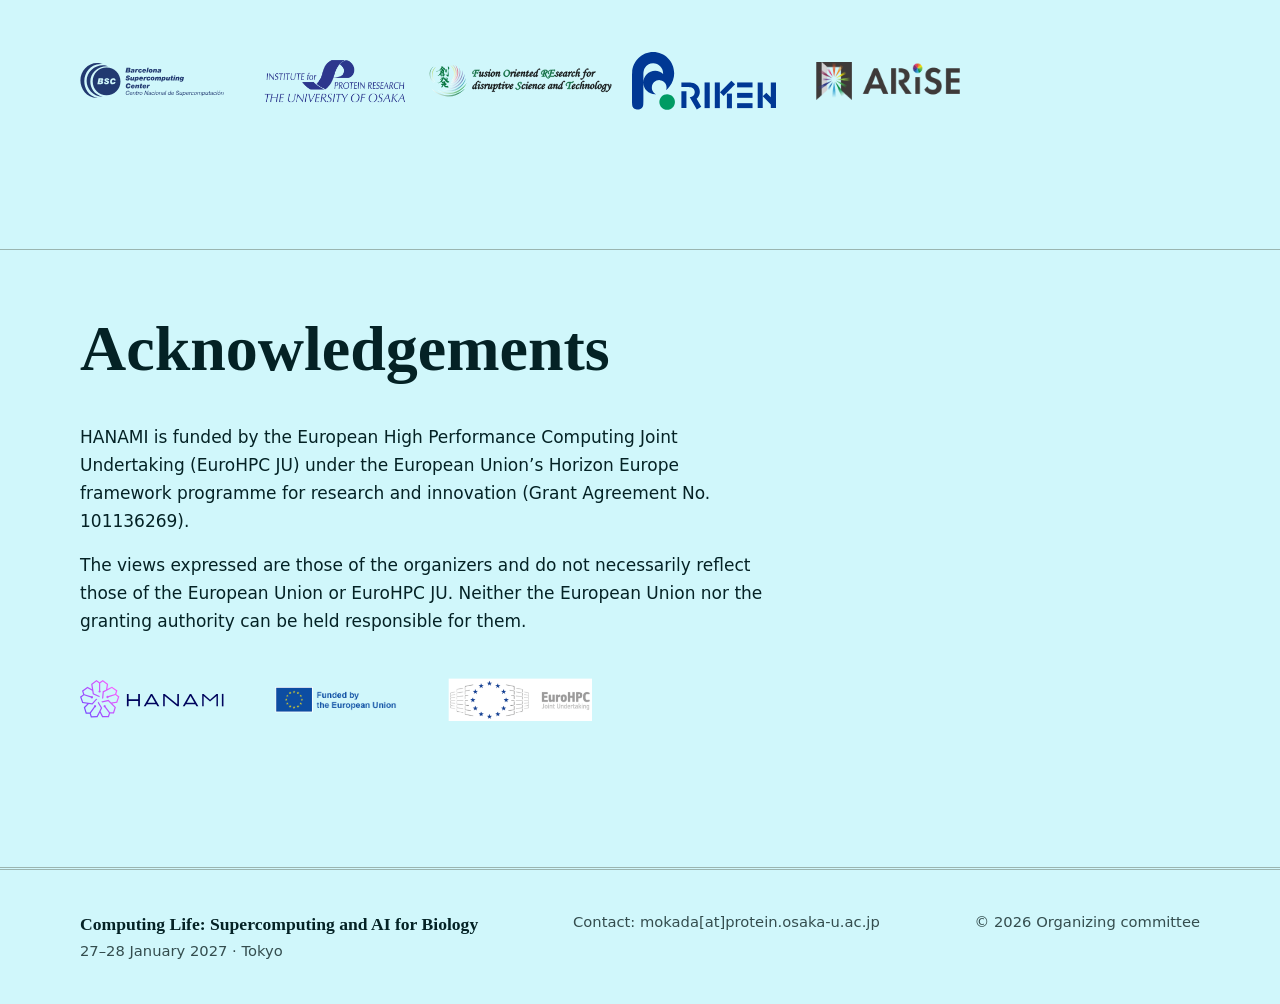
==== commit 210664ee: "Update statements" ====
--- a/index.html
+++ b/index.html
@@ -60,7 +60,7 @@
         <p>The programme includes four keynotes, invited talks from European and Japanese researchers, talks selected from an open call, a poster session, and a round table on Europe–Japan collaboration in AI for science. Topics range from cancer genomics and single-cell analysis to protein design, drug discovery, cell simulation and whole-body imaging.
         We welcome researchers at all career stages, as well as policymakers and industry representatives, including from pharmaceutical companies. Remote participation is available.</p>
 
-        <p>The symposium is jointly organised by the Institute for Protein Research (IPR), Osaka University; RIKEN; JST FOREST; and the Barcelona Supercomputing Center (BSC), home to the MareNostrum 5 supercomputer. It is co-hosted by JST ARiSE and supported by the EuroHPC HANAMI project, which strengthens research and HPC cooperation between Europe and Japan.</p>
+        <p>The symposium is jointly organised by the Institute for Protein Research (IPR), Osaka University; RIKEN; JST FOREST; and the Barcelona Supercomputing Center (BSC-CNS), home to the MareNostrum 5 supercomputer. It is co-hosted by JST ARiSE and supported by the EuroHPC HANAMI project, which strengthens research and HPC cooperation between Europe and Japan.</p>
 
         <dl class="facts">
           <div>
@@ -83,7 +83,7 @@
             <dt>Hosts</dt>
             <dd>
               <ul class="org-names">
-                <li>Barcelona Supercomputing Center (BSC)</li>
+                <li>Barcelona Supercomputing Center (BSC-CNS)</li>
                 <li>Institute for Protein Research (IPR), The University of Osaka</li>
                 <li>JST FOREST (Fusion Oriented REsearch for disruptive Science and Technology)</li>
                 <li>RIKEN</li>
@@ -238,14 +238,14 @@
         <h3 id="organizers-h">Organizing committee</h3>
         <ul class="committee">
           <li>Eriko Ito<span>Japan Science and Technology Agency (JST)</span></li>
-          <li>Alba Jené<span>Barcelona Supercomputing Center (BSC)</span></li>
+          <li>Alba Jené<span>Barcelona Supercomputing Center (BSC-CNS)</span></li>
           <li>Mariko Okada<span>Institute for Protein Research, The University of Osaka</span></li>
           <li>Shunsuke Shimobayashi<span>Kyoto University · FOREST Researcher</span></li>
           <li>Makoto Taiji<span>RIKEN</span></li>
           <li>Masanori Yoshinaga<span>Kyoto University · FOREST Researcher</span></li>
         </ul>
         <ul class="org-logos" aria-label="Host and co-host organization logos">
-          <li><a class="org-logo" href="https://www.bsc.es/" aria-label="Barcelona Supercomputing Center (BSC), host" rel="noopener noreferrer"><span class="org-logo__image"><img src="assets/images/logos/BSC-blue.svg" alt="Barcelona Supercomputing Center (BSC)"></span></a></li>
+          <li><a class="org-logo" href="https://www.bsc.es/" aria-label="Barcelona Supercomputing Center (BSC-CNS), host" rel="noopener noreferrer"><span class="org-logo__image"><img src="assets/images/logos/BSC-blue.svg" alt="Barcelona Supercomputing Center (BSC-CNS)"></span></a></li>
           <li><a class="org-logo" href="https://www.protein.osaka-u.ac.jp/en/" aria-label="Institute for Protein Research, The University of Osaka, host" rel="noopener noreferrer"><span class="org-logo__image"><img src="assets/images/logos/ipr-osaka-logo.png" alt="Institute for Protein Research, The University of Osaka"></span></a></li>
           <li><a class="org-logo" href="https://www.jst.go.jp/souhatsu/en/" aria-label="JST FOREST, host" rel="noopener noreferrer"><span class="org-logo__image org-logo__image--large"><img src="assets/images/logos/jst-forest-logo.svg" alt="JST FOREST"></span></a></li>
           <li><a class="org-logo" href="https://www.riken.jp/en/" aria-label="RIKEN, host" rel="noopener noreferrer"><span class="org-logo__image"><img src="assets/images/logos/riken-logo.svg" alt="RIKEN"></span></a></li>
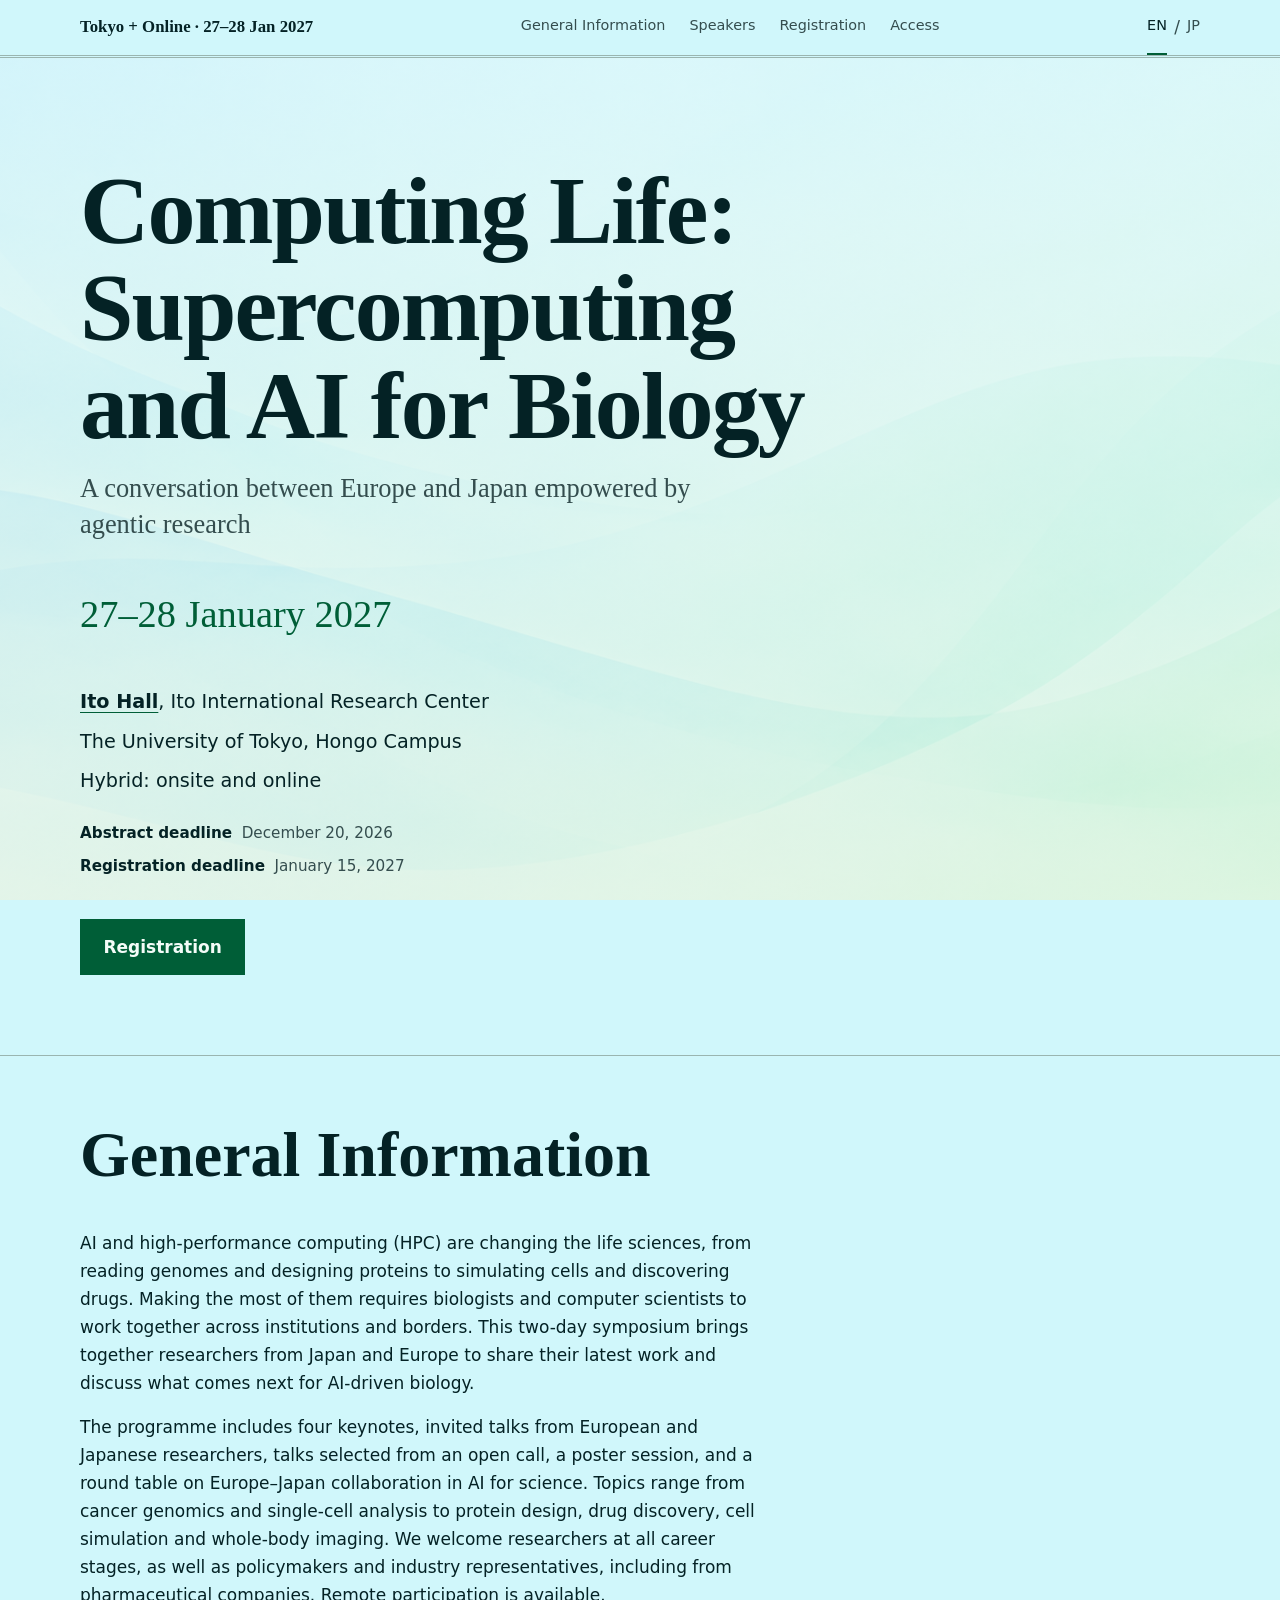
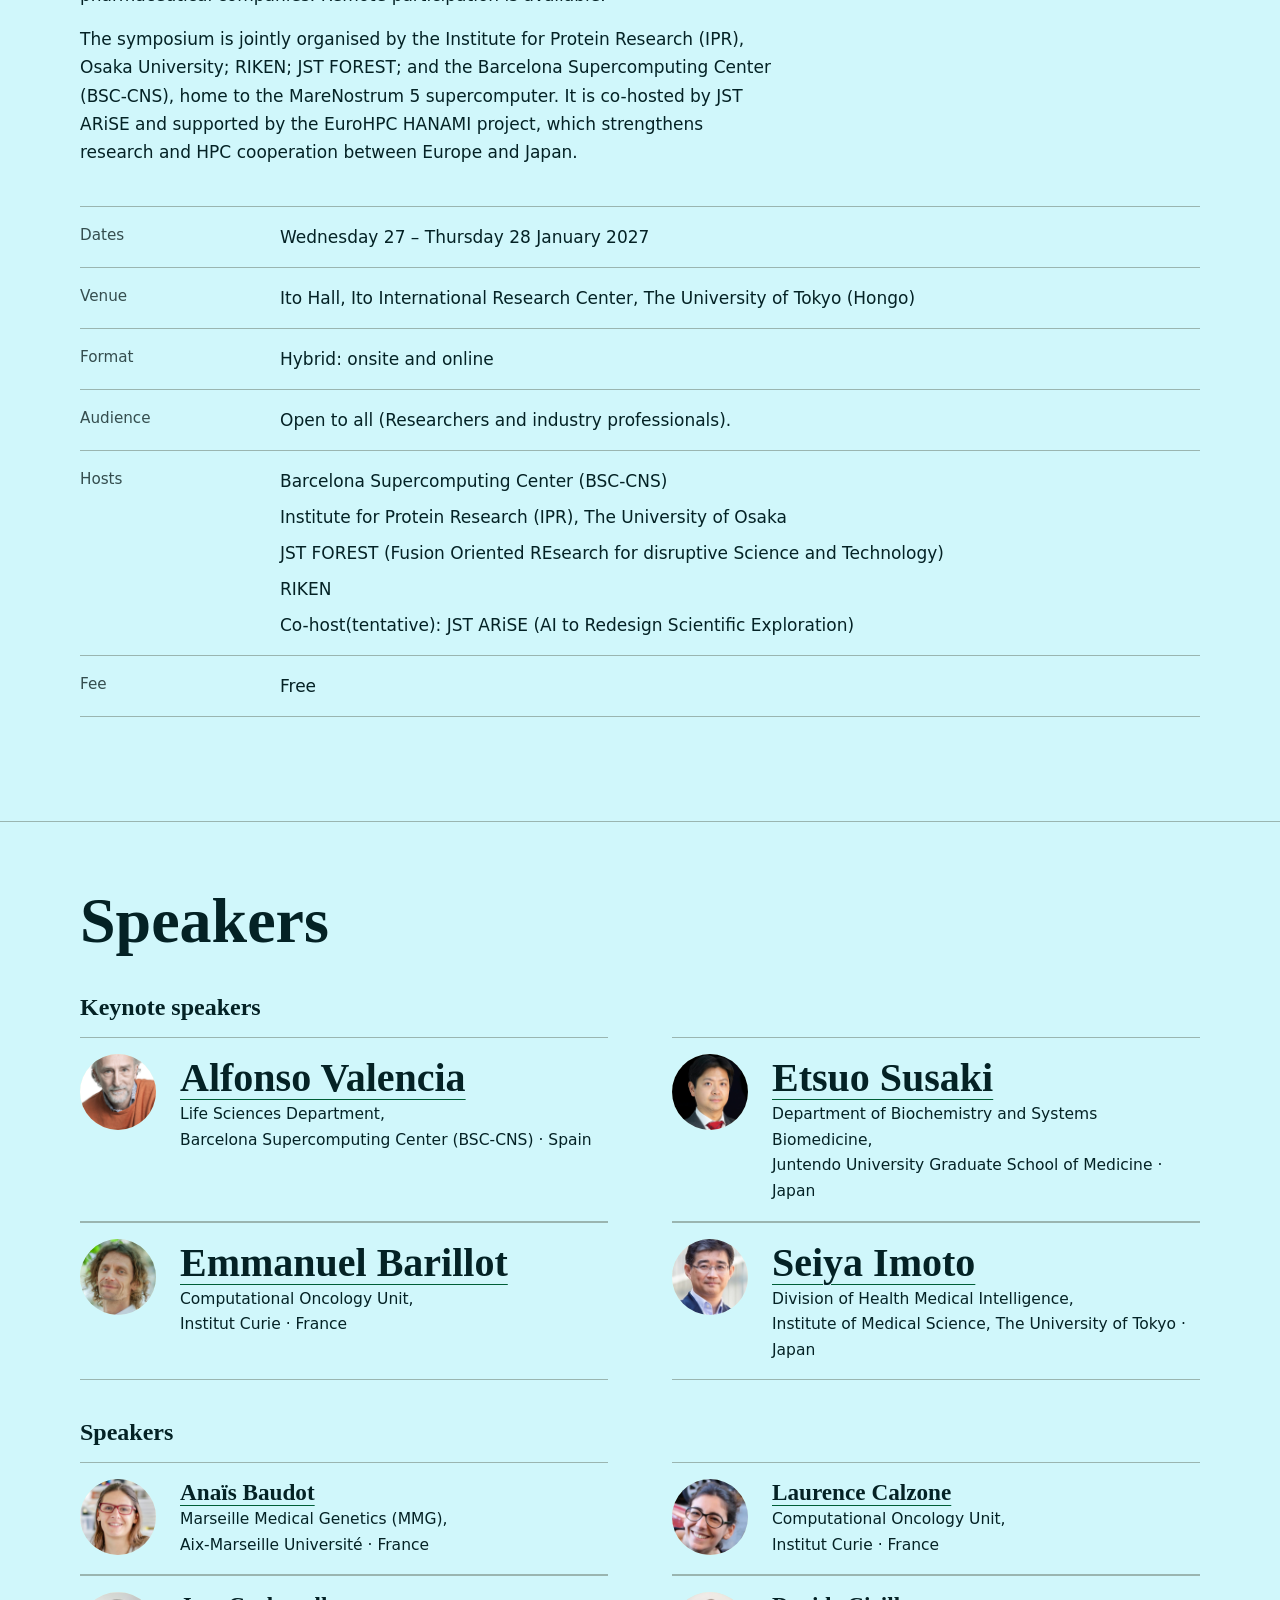
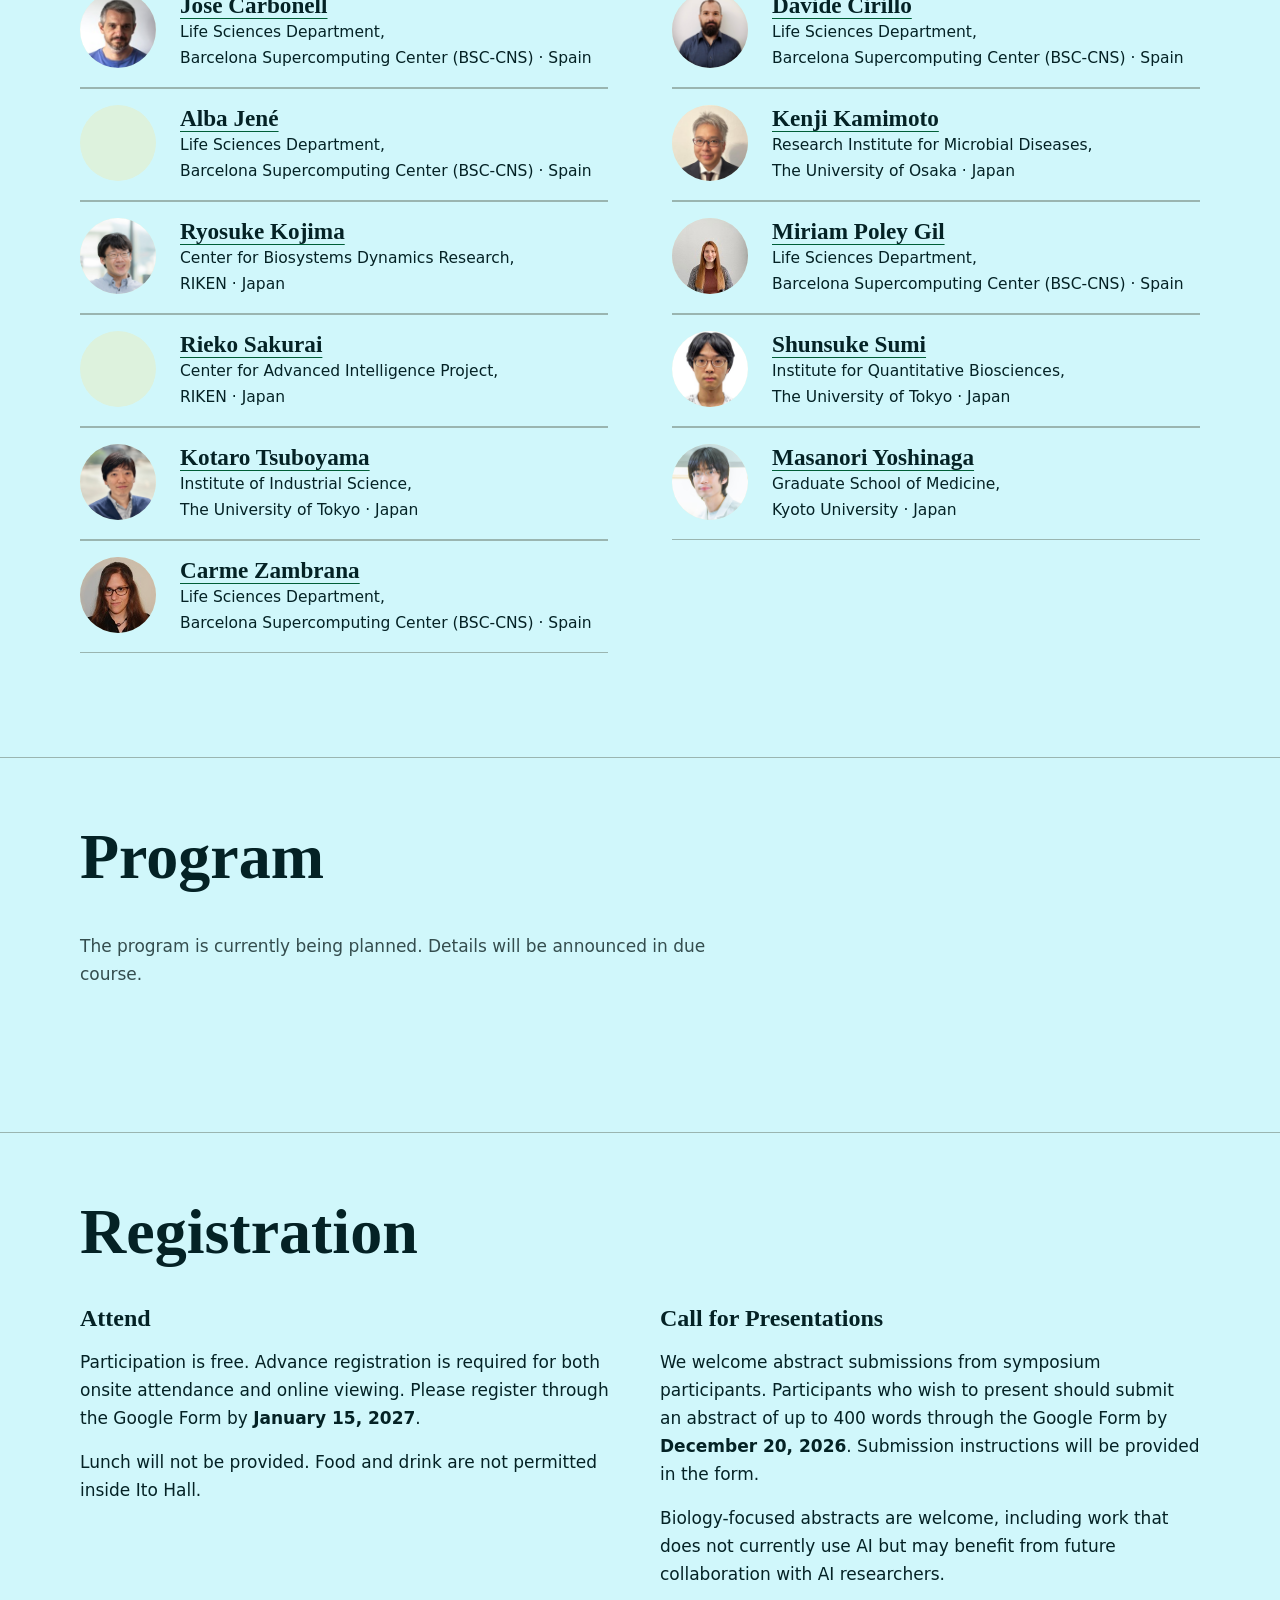
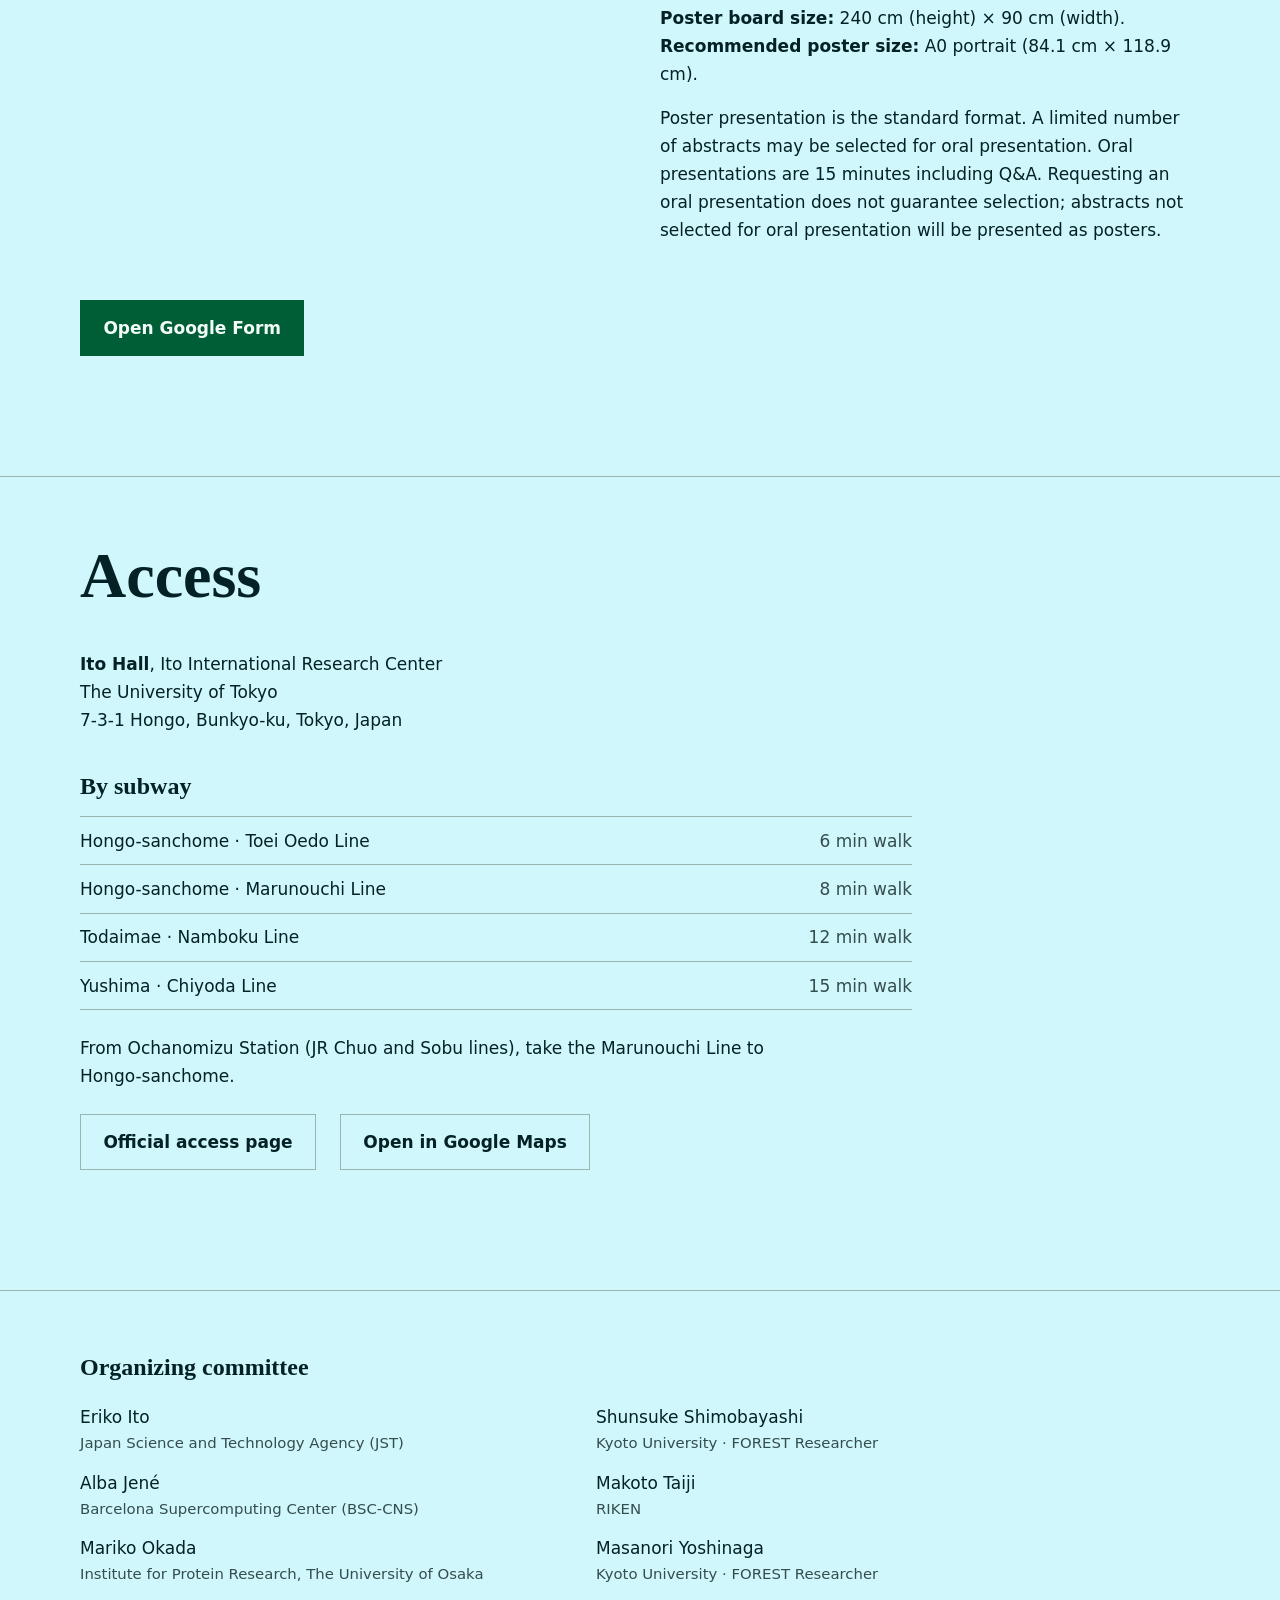
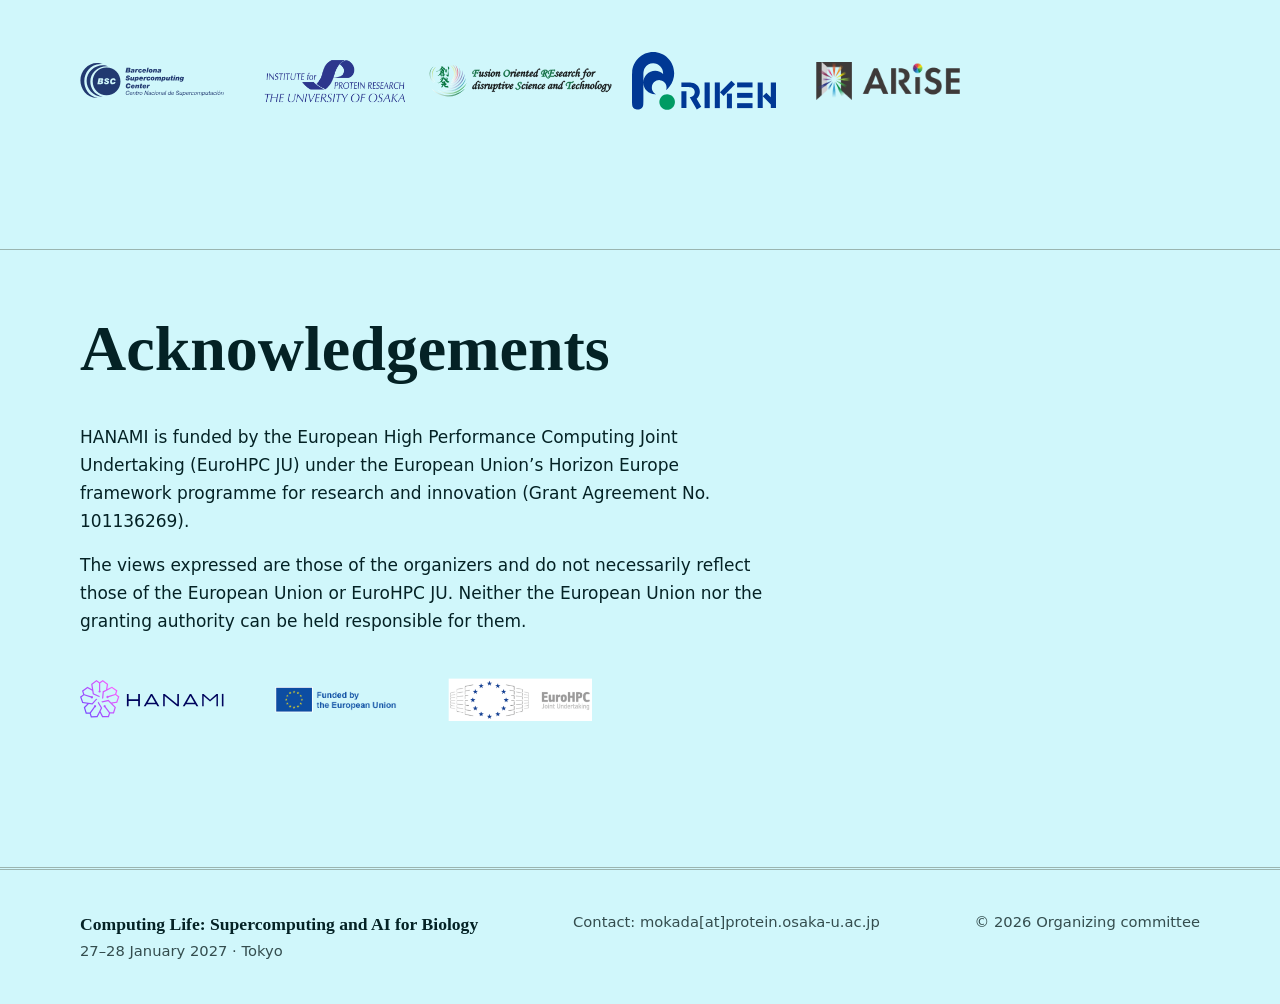
==== commit df177b4f: "Update photo" ====
--- a/index.html
+++ b/index.html
@@ -142,7 +142,7 @@
             <div class="person__details"><a class="person__name" href="https://www.bsc.es/cirillo-davide" target="_blank" rel="noopener">Davide Cirillo</a><span class="person__role"><b>Life Sciences Department,<br>Barcelona Supercomputing Center (BSC-CNS) · Spain</b></span></div>
           </li>
           <li class="person">
-            <img class="person__photo" src="assets/images/speakers/portraits-final/alba-jene.png" alt="Alba Jené" width="320" height="320" loading="lazy" decoding="async">
+            <img class="person__photo" src="assets/images/speakers/portraits-final/alba-jene.jpg" alt="Alba Jené" width="320" height="320" loading="lazy" decoding="async">
             <div class="person__details"><a class="person__name" href="https://www.bsc.es/jene-alba" target="_blank" rel="noopener">Alba Jené</a><span class="person__role"><b>Life Sciences Department,<br>Barcelona Supercomputing Center (BSC-CNS) · Spain</b></span></div>
           </li>
           <li class="person">
@@ -159,11 +159,11 @@
           </li>
           <li class="person">
             <img class="person__photo" src="assets/images/speakers/portraits-final/rieko-sakurai.png" alt="Rieko Sakurai" width="320" height="320" loading="lazy" decoding="async">
-            <div class="person__details"><a class="person__name" href="https://researchmap.jp/re9h5tgus" target="_blank" rel="noopener">Rieko Sakurai</a><span class="person__role"><b>Center for Advanced Intelligence Project,<br>RIKEN · Japan</b></span></div>
+            <div class="person__details"><a class="person__name" href="https://researchmap.jp/re9h5tgus?lang=en" target="_blank" rel="noopener">Rieko Sakurai</a><span class="person__role"><b>Center for Advanced Intelligence Project,<br>RIKEN · Japan</b></span></div>
           </li>
           <li class="person">
             <img class="person__photo" src="assets/images/speakers/portraits-final/shunsuke-sumi.png" alt="Shunsuke Sumi" width="320" height="320" loading="lazy" decoding="async">
-            <div class="person__details"><a class="person__name" href="https://researchmap.jp/shunsukesumi" target="_blank" rel="noopener">Shunsuke Sumi</a><span class="person__role"><b>Institute for Quantitative Biosciences,<br>The University of Tokyo · Japan</b></span></div>
+            <div class="person__details"><a class="person__name" href="https://researchmap.jp/shunsukesumi?lang=en" target="_blank" rel="noopener">Shunsuke Sumi</a><span class="person__role"><b>Institute for Quantitative Biosciences,<br>The University of Tokyo · Japan</b></span></div>
           </li>
           <li class="person">
             <img class="person__photo" src="assets/images/speakers/portraits-final/kotaro-tsuboyama.png" alt="Kotaro Tsuboyama" width="320" height="320" loading="lazy" decoding="async">
@@ -171,7 +171,7 @@
           </li>
           <li class="person">
             <img class="person__photo" src="assets/images/speakers/portraits-final/masanori-yoshinaga.png" alt="Masanori Yoshinaga" width="320" height="320" loading="lazy" decoding="async">
-            <div class="person__details"><a class="person__name" href="https://researchmap.jp/m_yoshi" target="_blank" rel="noopener">Masanori Yoshinaga</a><span class="person__role"><b>Graduate School of Medicine,<br>Kyoto University · Japan</b></span></div>
+            <div class="person__details"><a class="person__name" href="https://researchmap.jp/m_yoshi?lang=en" target="_blank" rel="noopener">Masanori Yoshinaga</a><span class="person__role"><b>Graduate School of Medicine,<br>Kyoto University · Japan</b></span></div>
           </li>
           <li class="person">
             <img class="person__photo" src="assets/images/speakers/portraits-final/carme-zambrana.jpeg" alt="Carme Zambrana" width="320" height="320" loading="lazy" decoding="async">
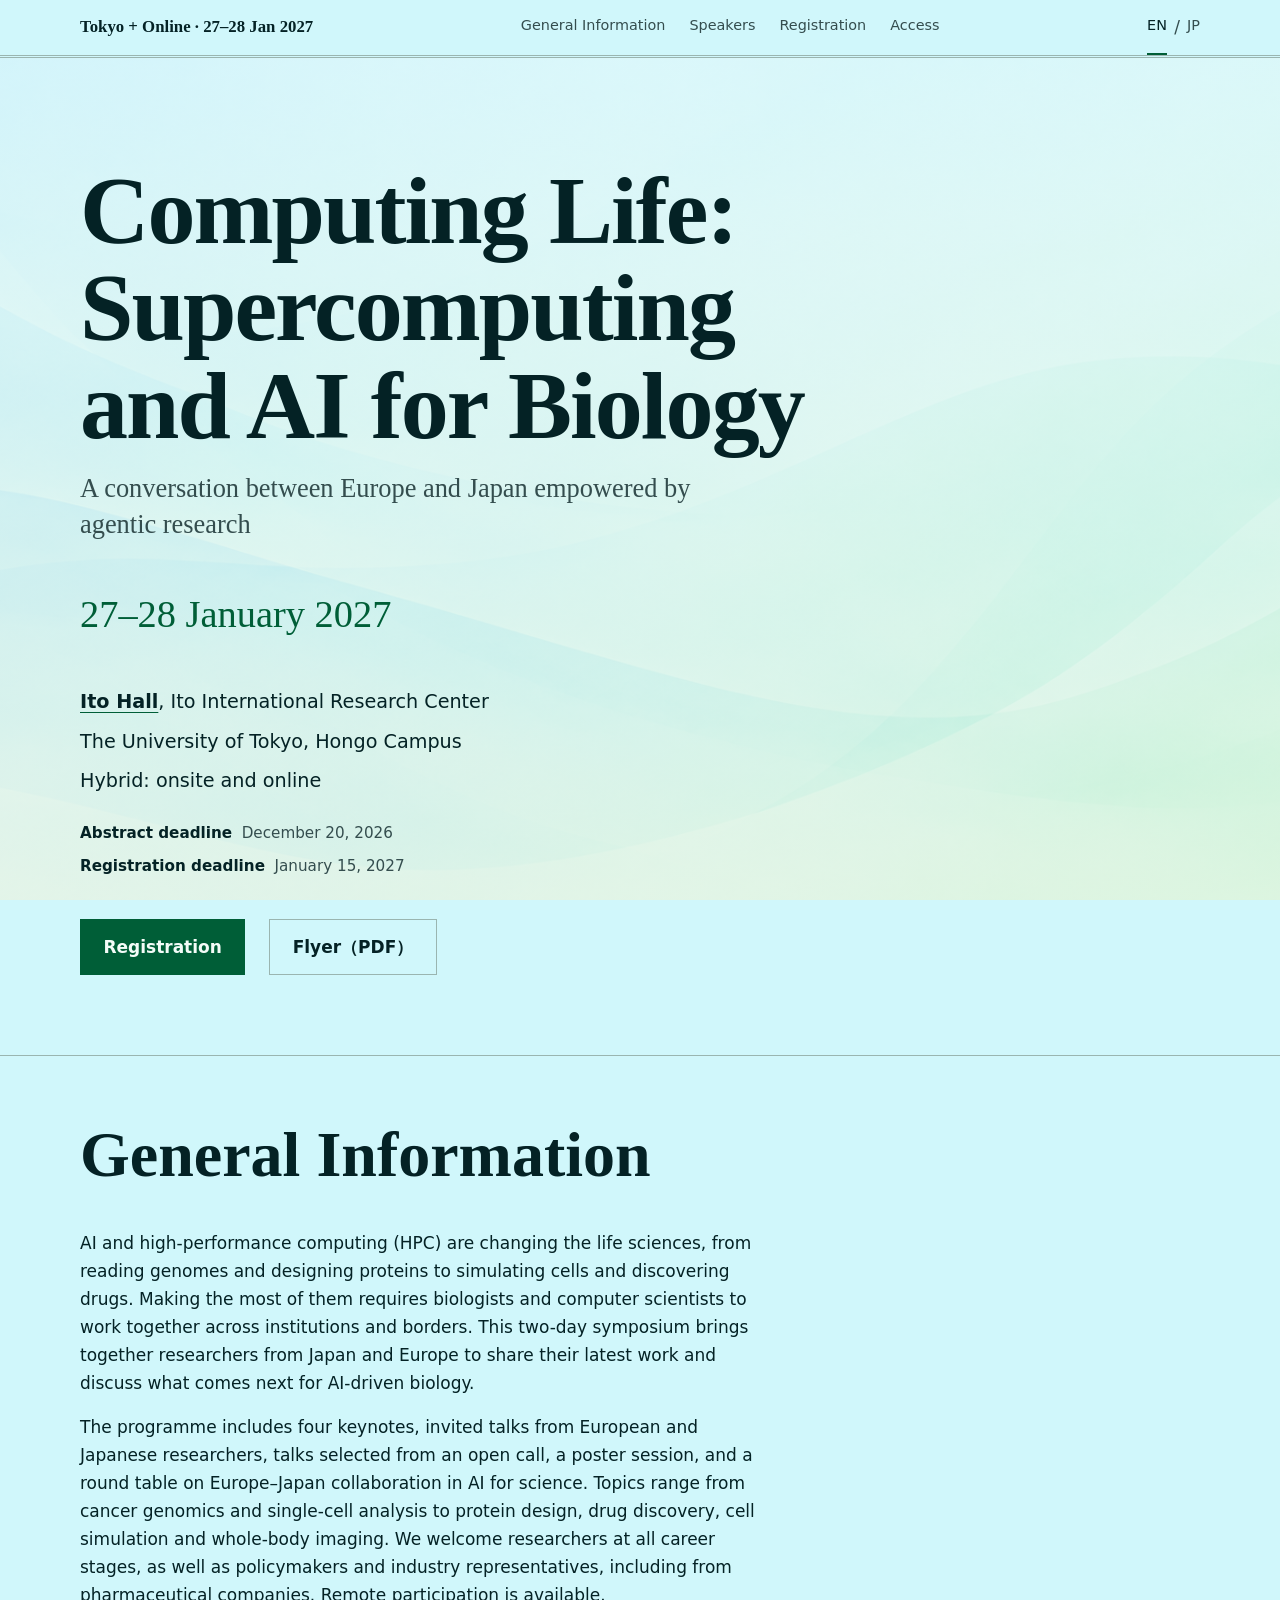
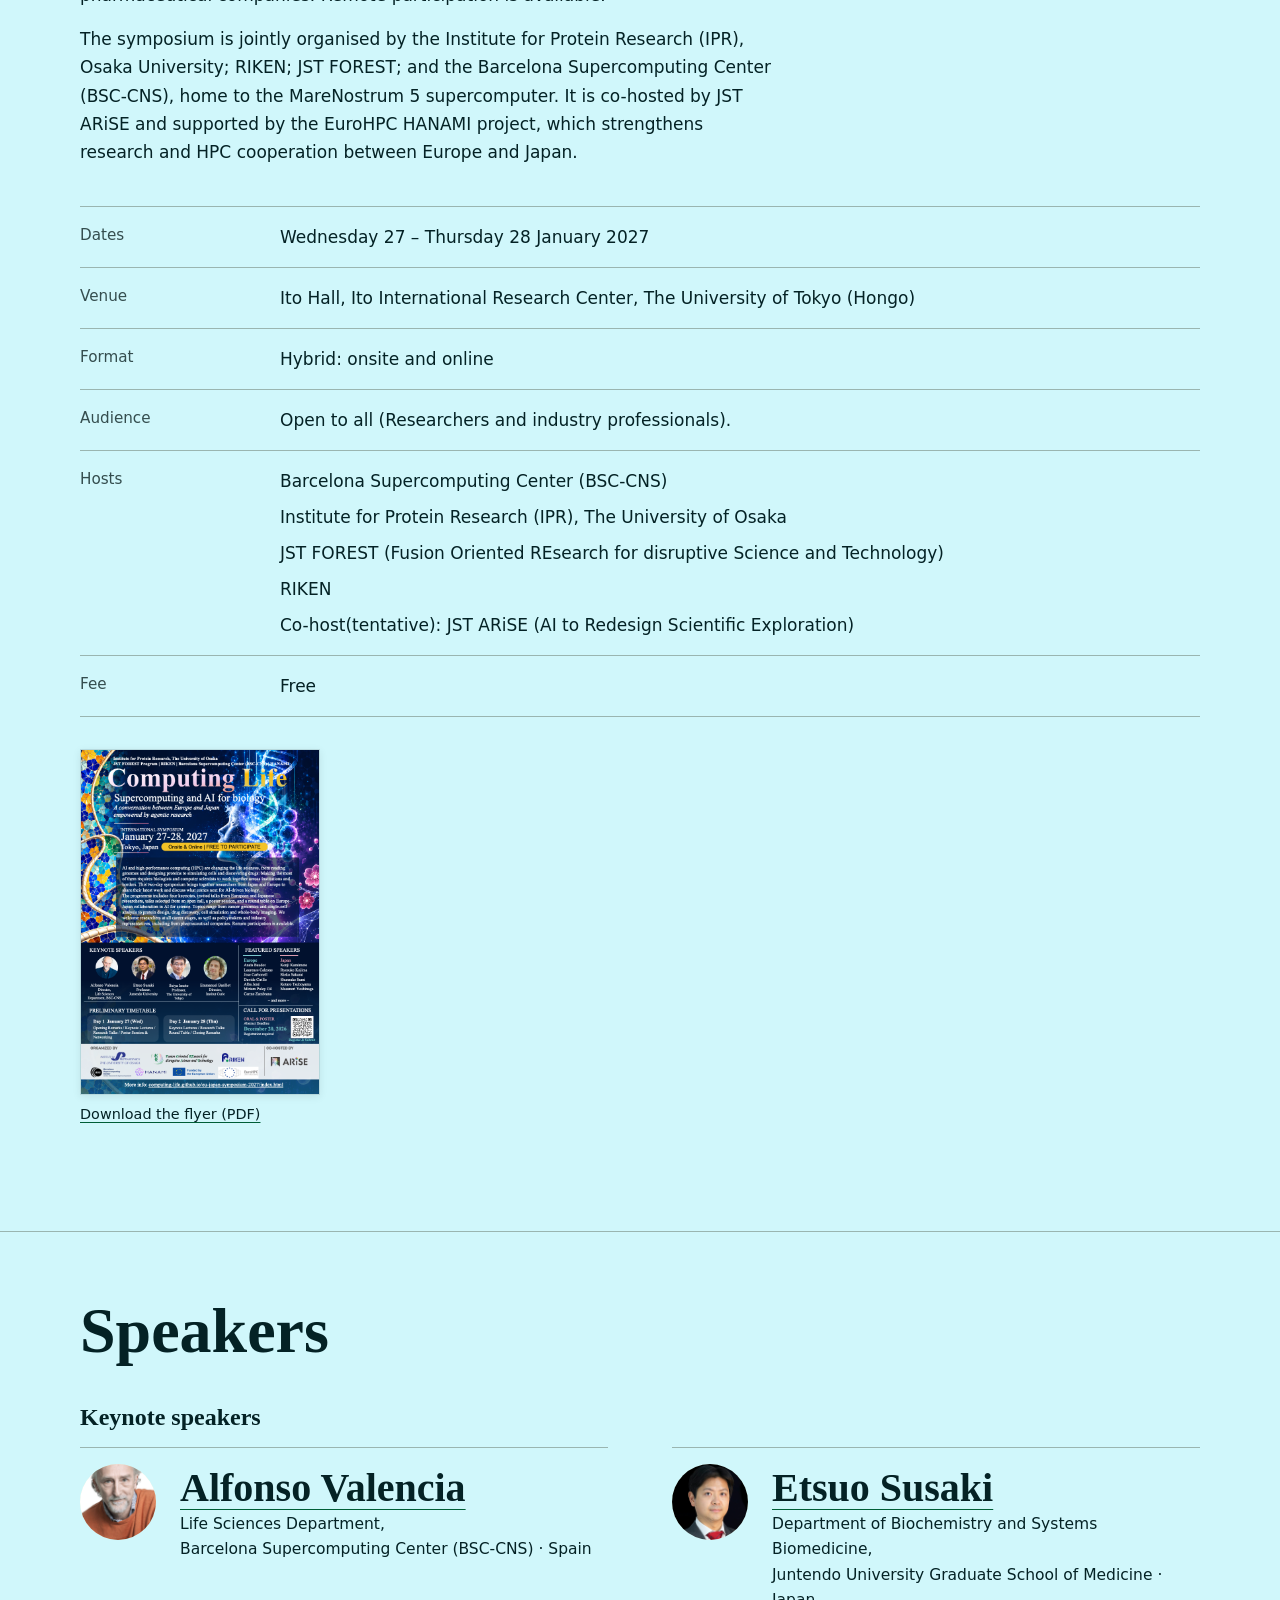
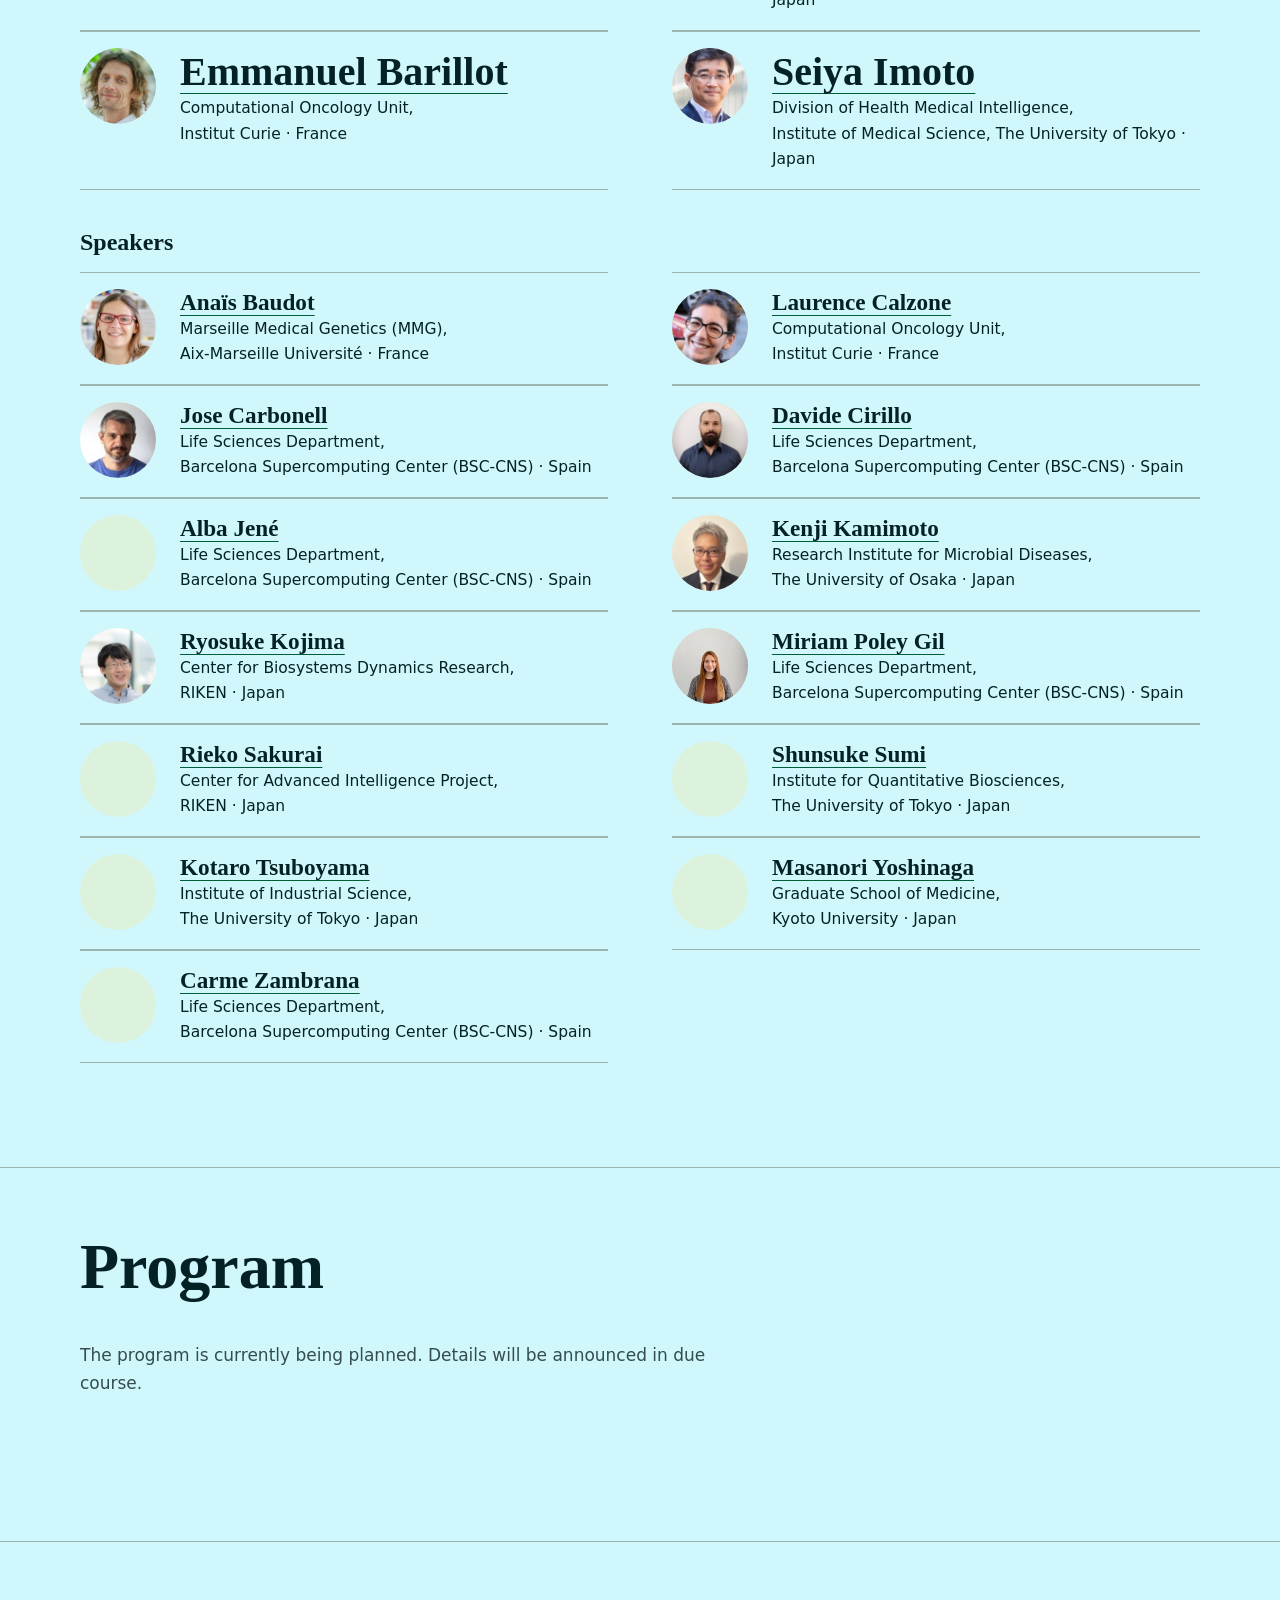
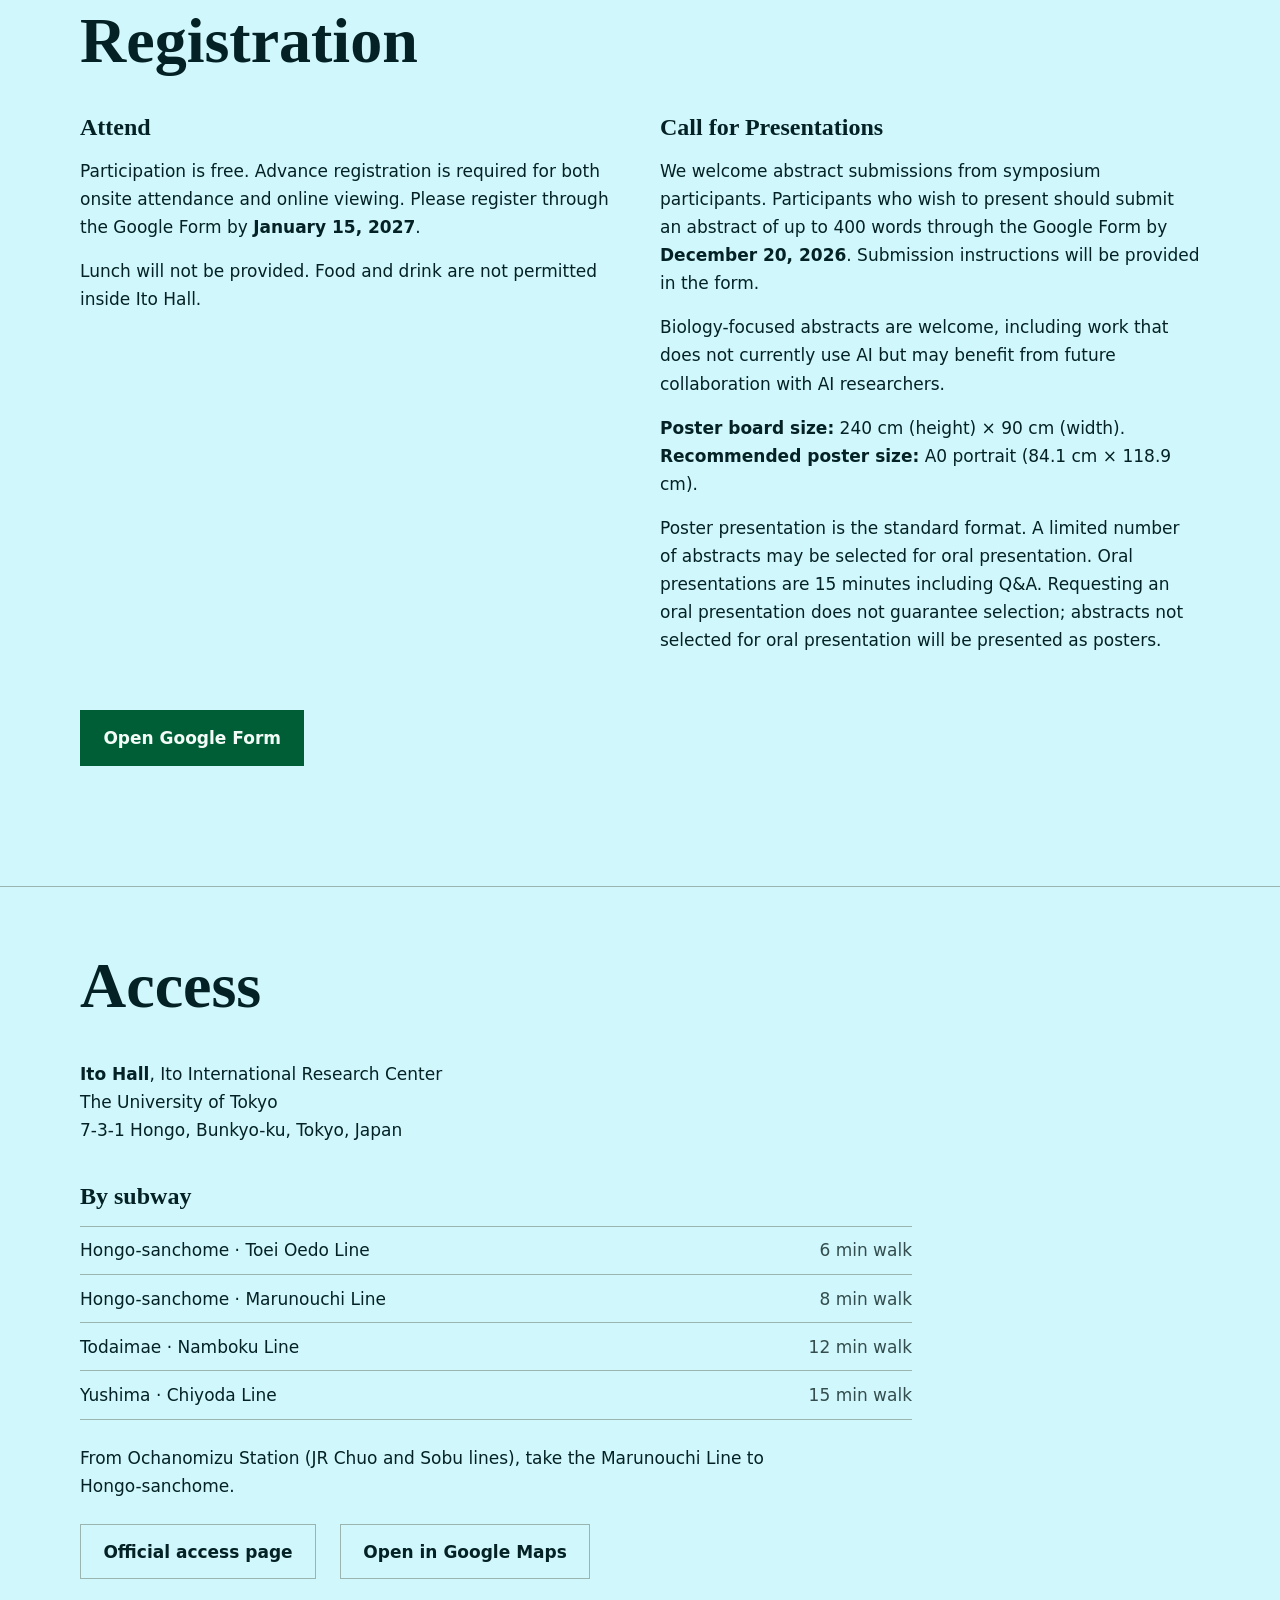
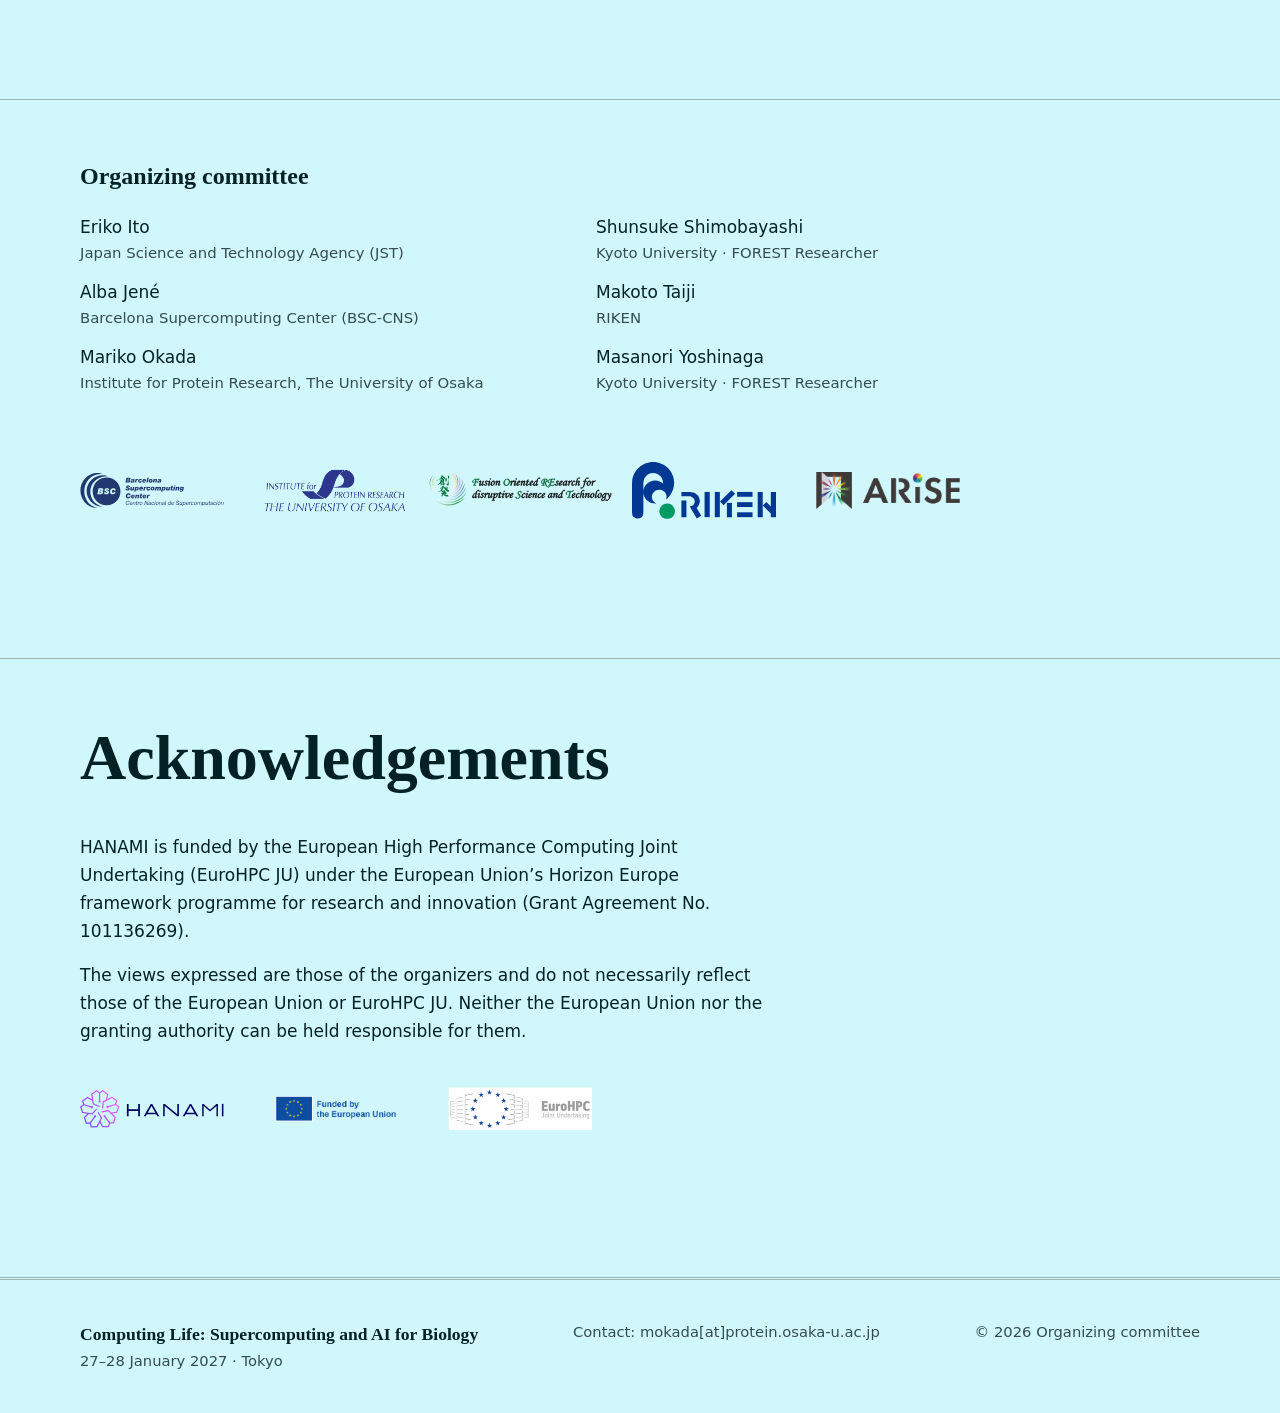
==== commit cd0c91a8: "Change statements and add flyer" ====
--- a/index.html
+++ b/index.html
@@ -47,6 +47,7 @@
         </p>
         <p class="hero__cta">
           <a class="btn" href="#registration">Registration</a>
+          <a class="btn btn--quiet" href="assets/flyer/computing_life_flyer.pdf" type="application/pdf">Flyer（PDF）</a>
         </p>
       </div>
     </section>
@@ -96,6 +97,11 @@
             <dd>Free</dd>
           </div>
         </dl>
+        <figure class="flyer">
+          <a href="assets/flyer/computing_life_flyer.pdf" type="application/pdf">
+          <img src="assets/flyer/computing_life_flyer.png" alt="Symposium flyer" width="240" height="340" loading="lazy" decoding="async">
+          </a>
+          <figcaption><a href="assets/flyer/computing_life_flyer.pdf" type="application/pdf">Download the flyer (PDF)</a></figcaption>
       </div>
     </section>
 
--- a/assets/css/style.css
+++ b/assets/css/style.css
@@ -258,3 +258,18 @@
   .hero > .wrap > * { animation: none; }
   .btn { transition: none; }
 }
+.flyer {
+  margin: 2rem 0 0;
+}
+.flyer img {
+  display: block;
+  width: 240px;
+  max-width: 100%;
+  height: auto;
+  border: 1px solid rgba(0, 0, 0, .12);
+  box-shadow: 0 2px 8px rgba(0, 0, 0, .08);
+}
+.flyer figcaption {
+  margin-top: .5rem;
+  font-size: .9rem;
+}
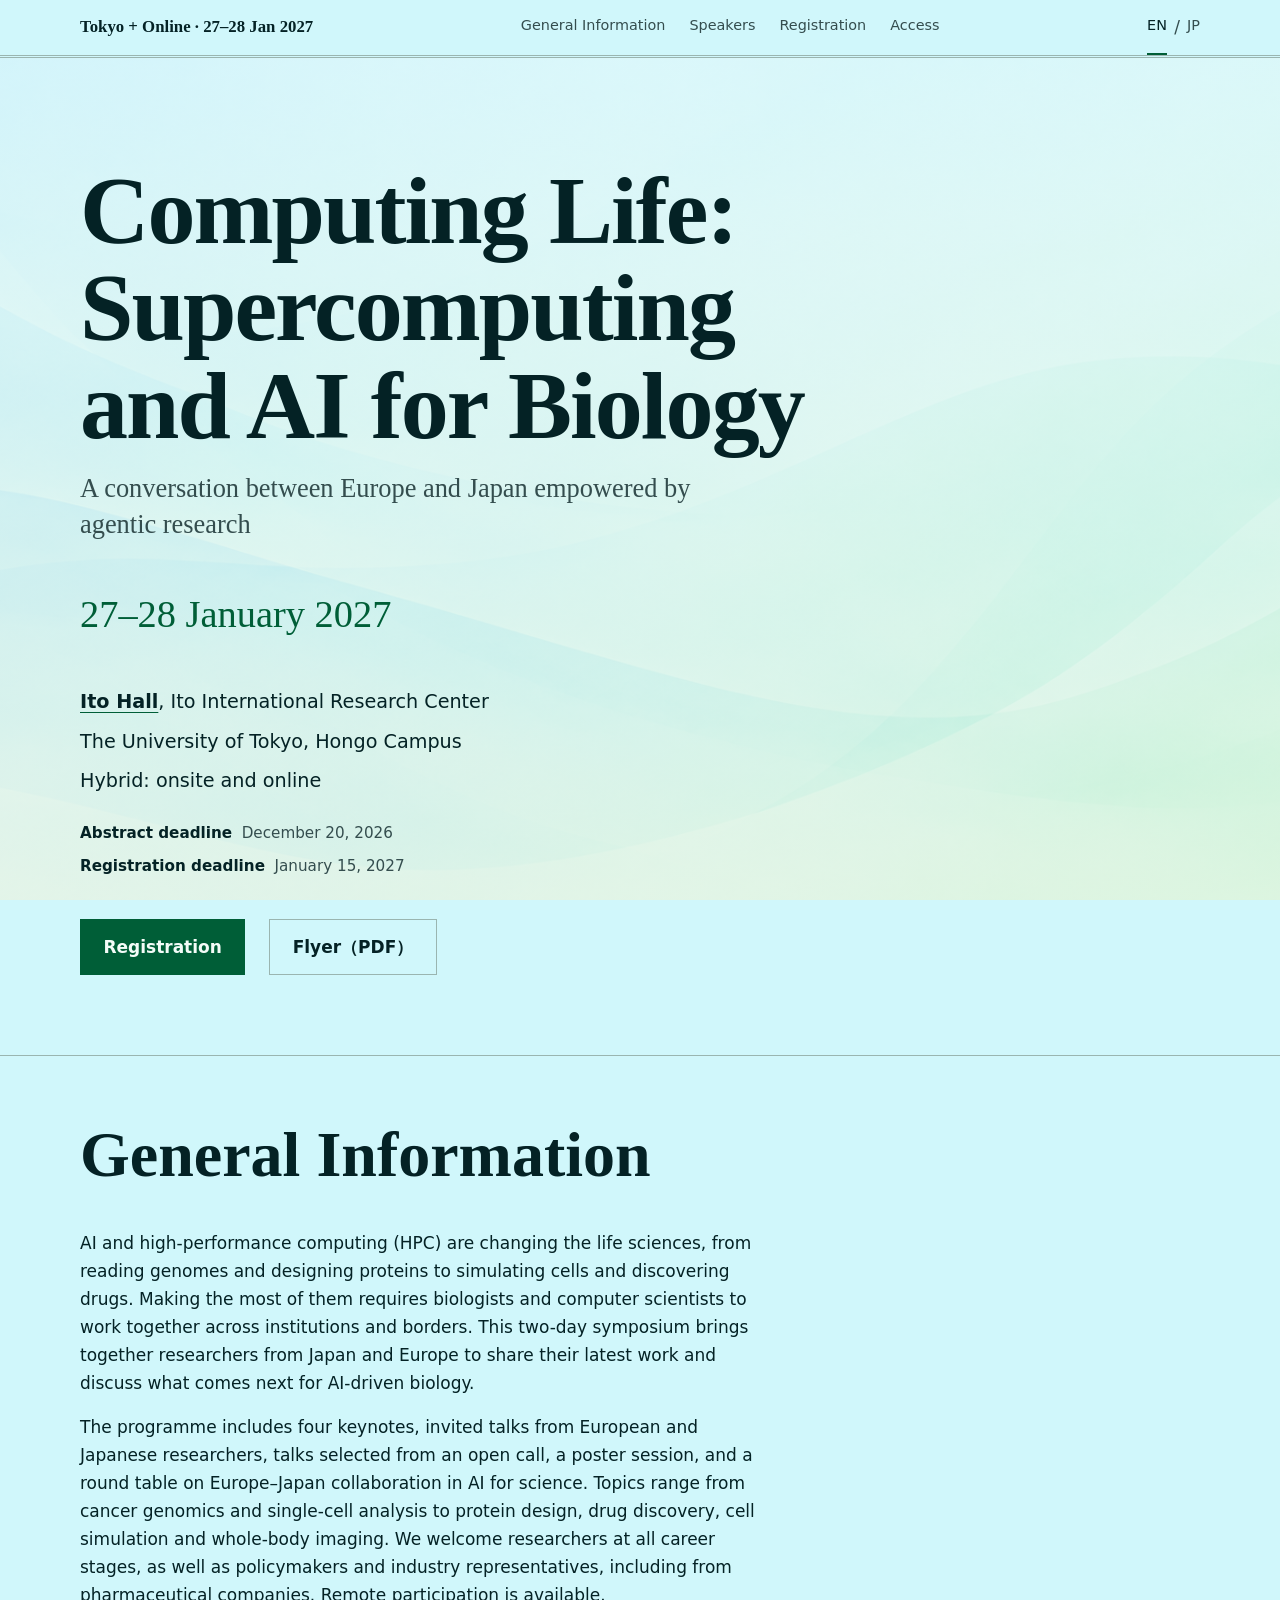
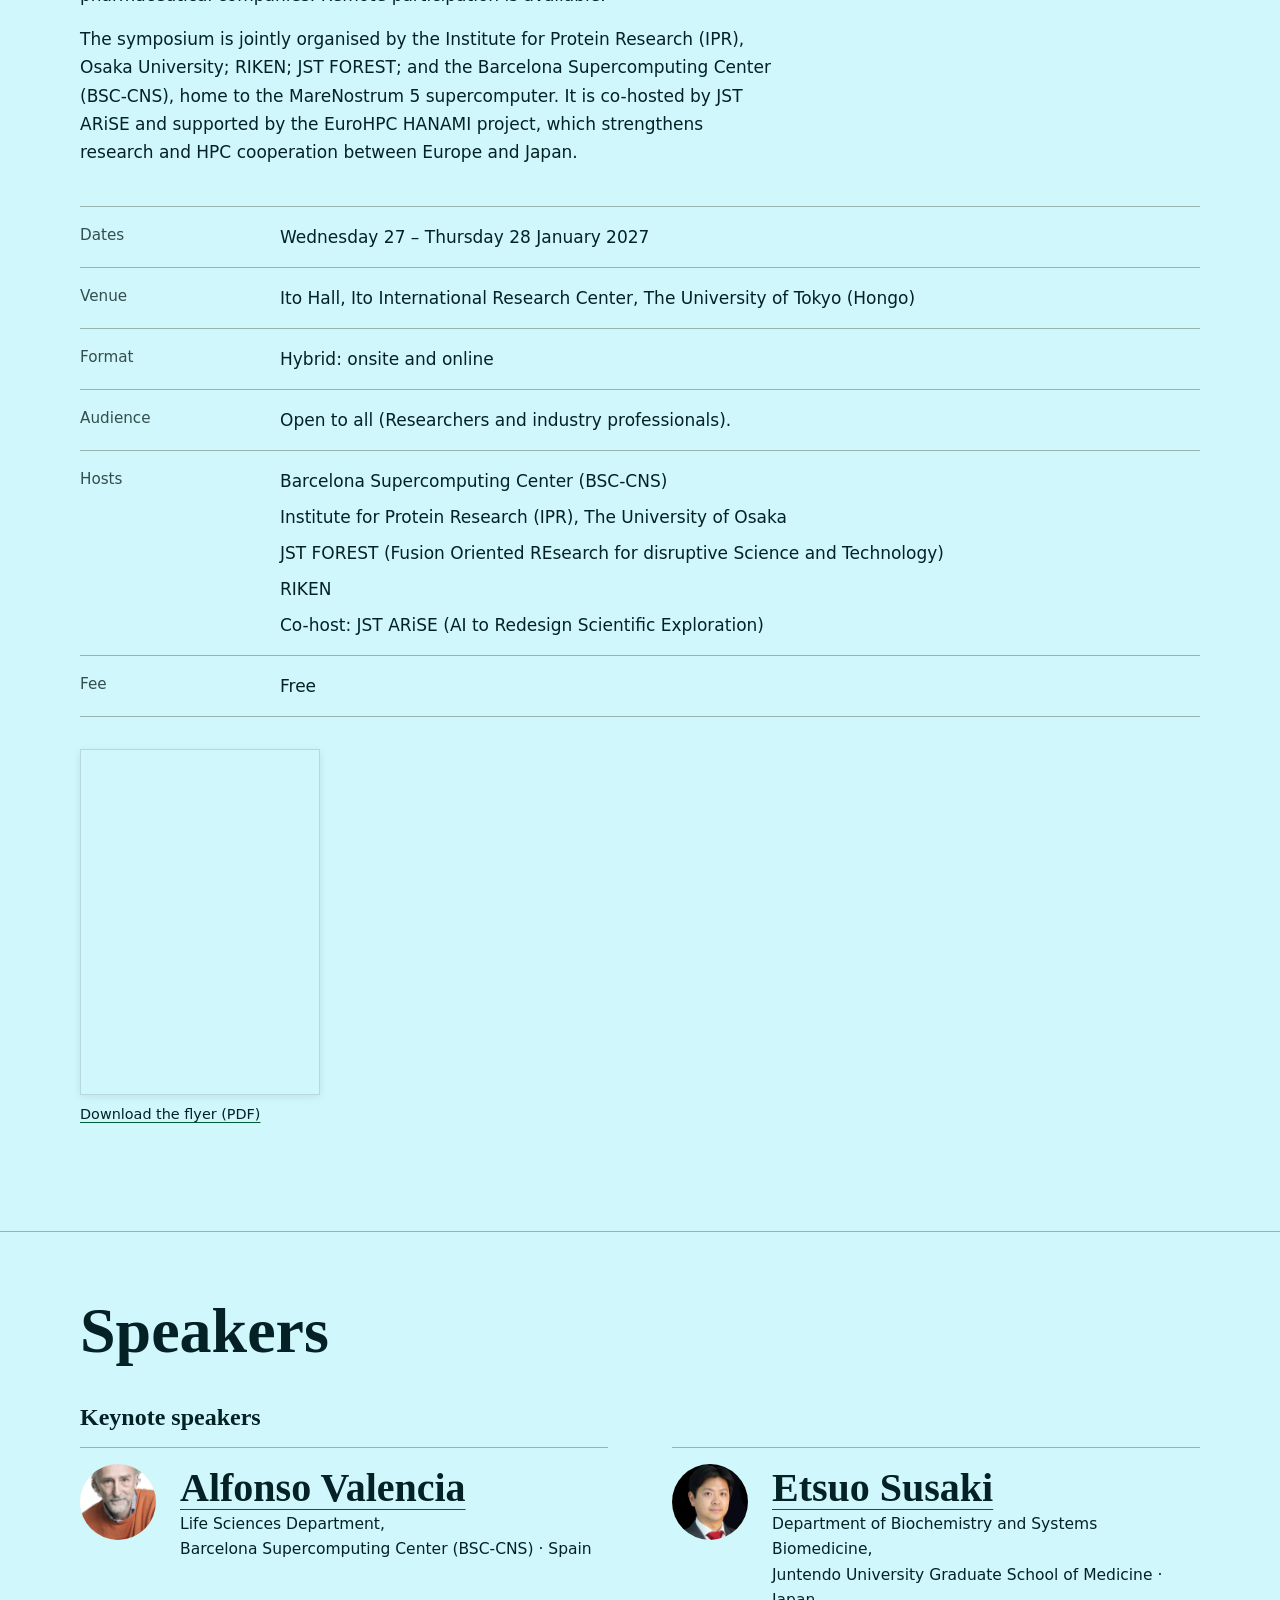
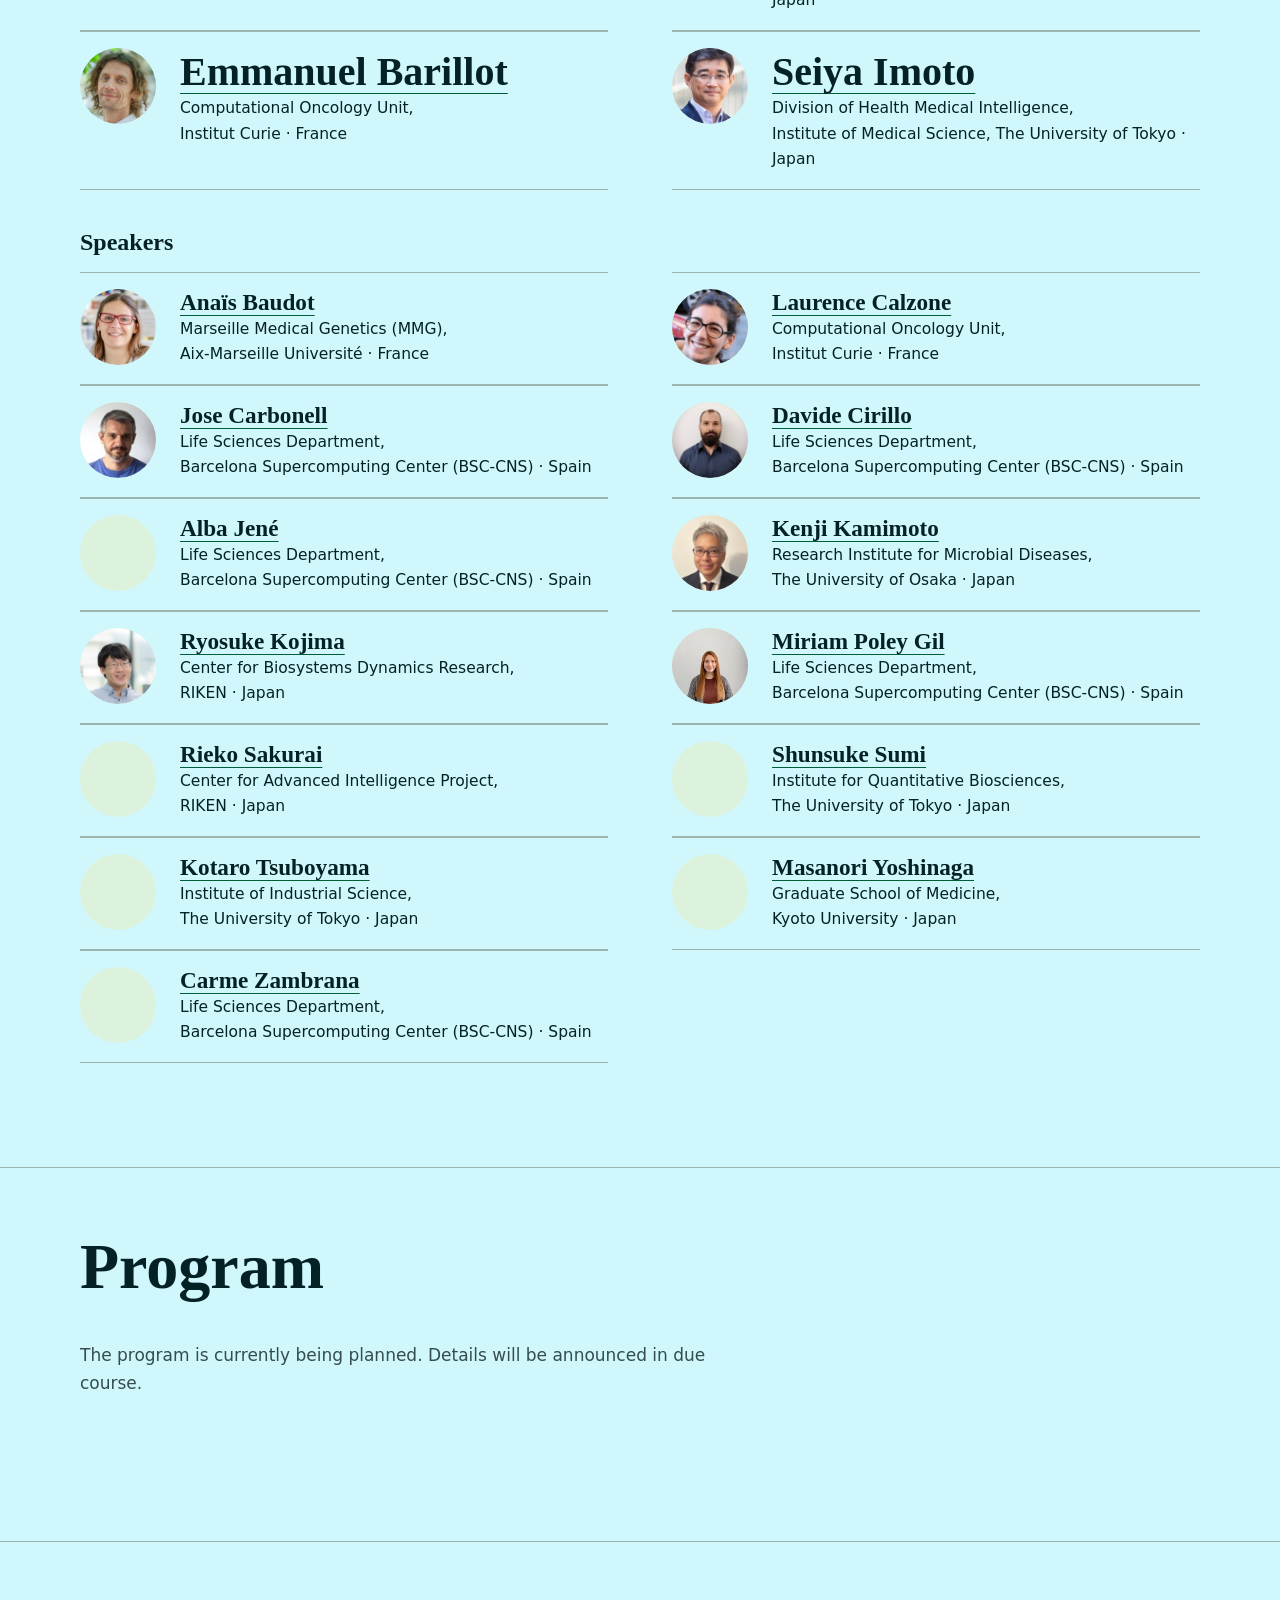
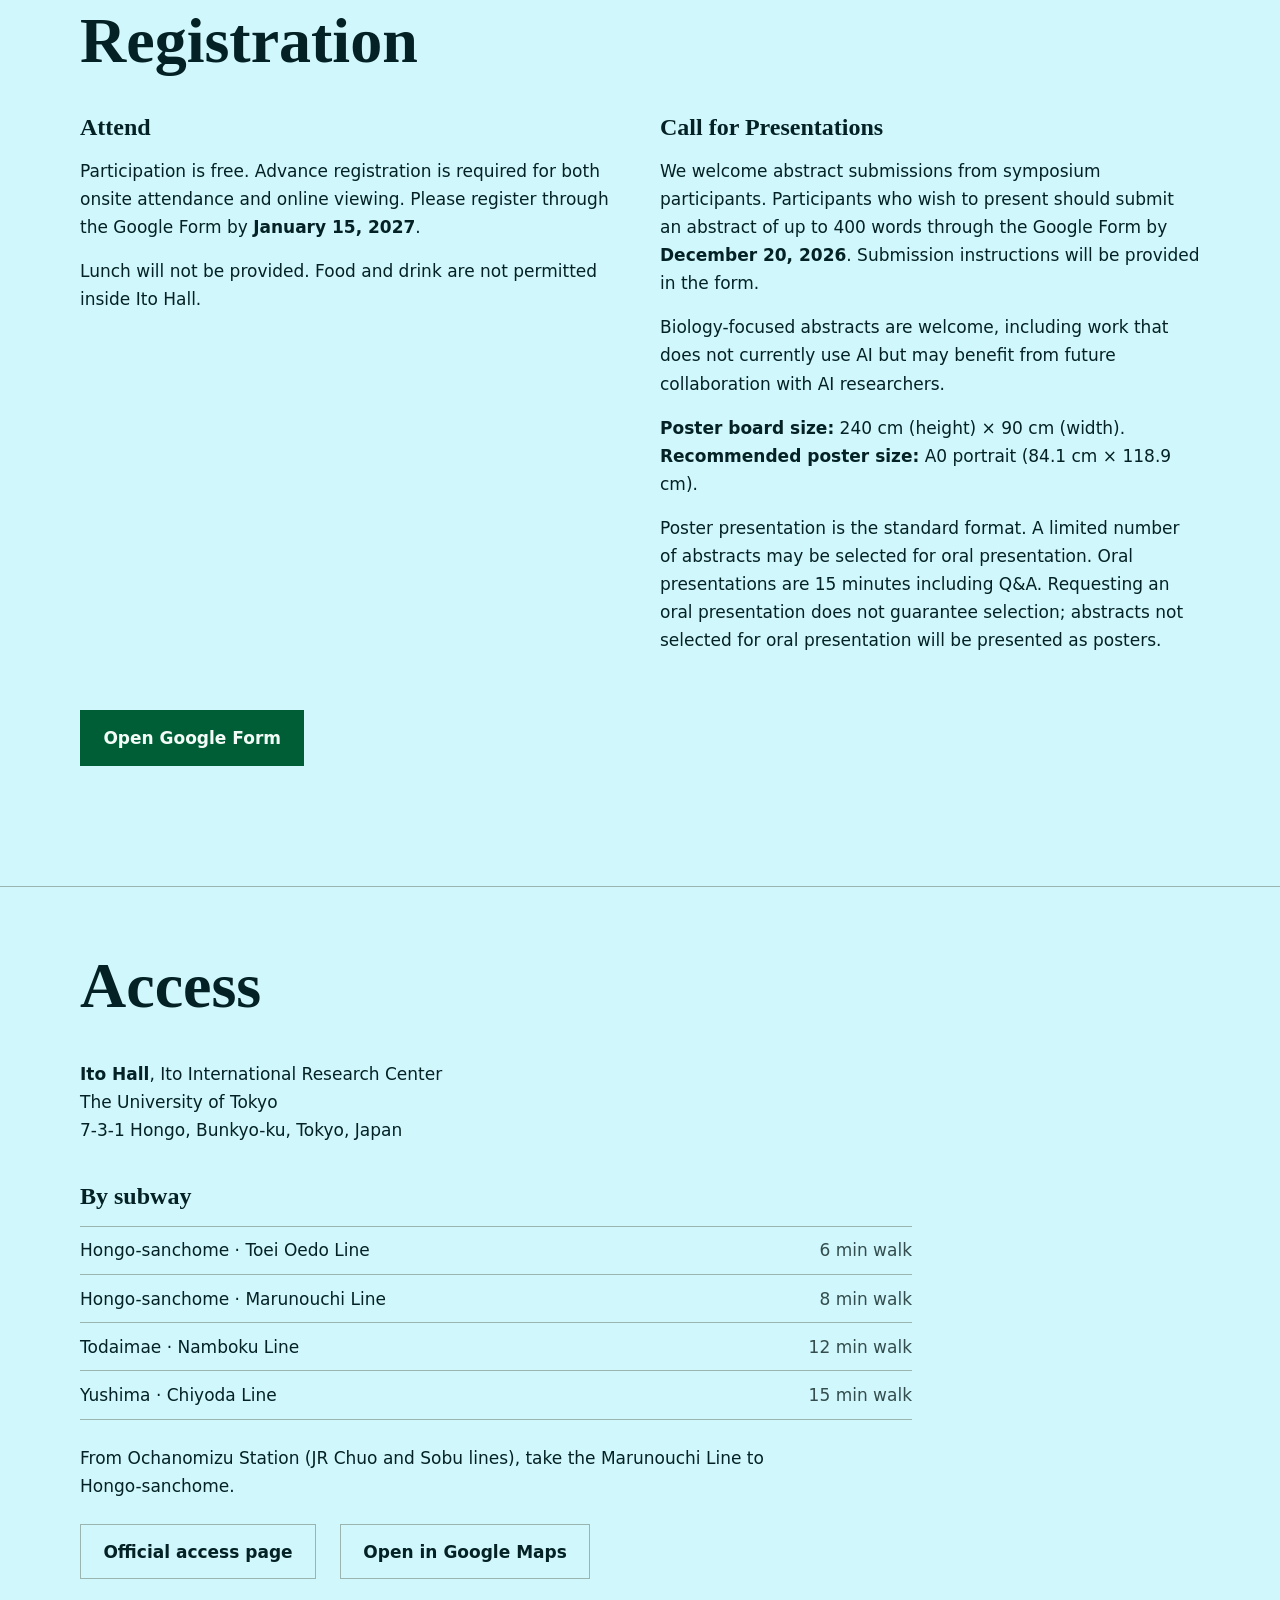
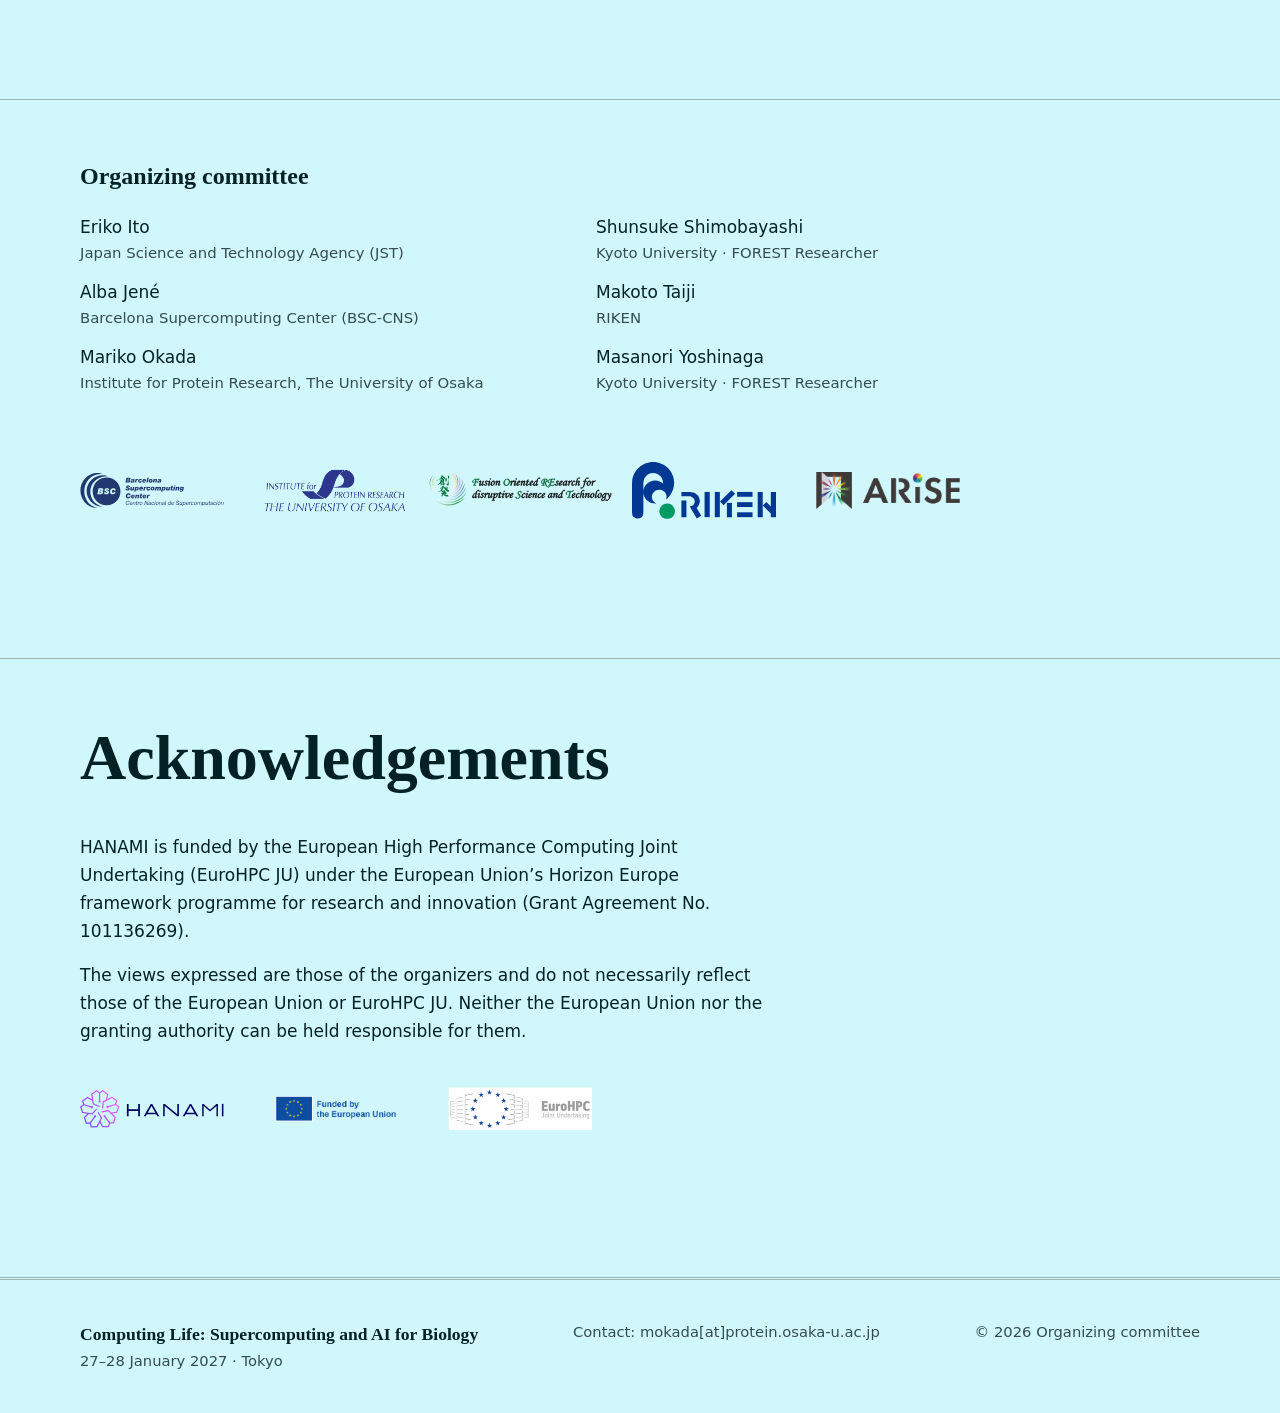
==== commit ced9dd21: "Remove (tentative)" ====
--- a/index.html
+++ b/index.html
@@ -88,7 +88,7 @@
                 <li>Institute for Protein Research (IPR), The University of Osaka</li>
                 <li>JST FOREST (Fusion Oriented REsearch for disruptive Science and Technology)</li>
                 <li>RIKEN</li>
-                <li>Co-host(tentative): JST ARiSE (AI to Redesign Scientific Exploration)</li>
+                <li>Co-host: JST ARiSE (AI to Redesign Scientific Exploration)</li>
               </ul>
             </dd>
           </div>
